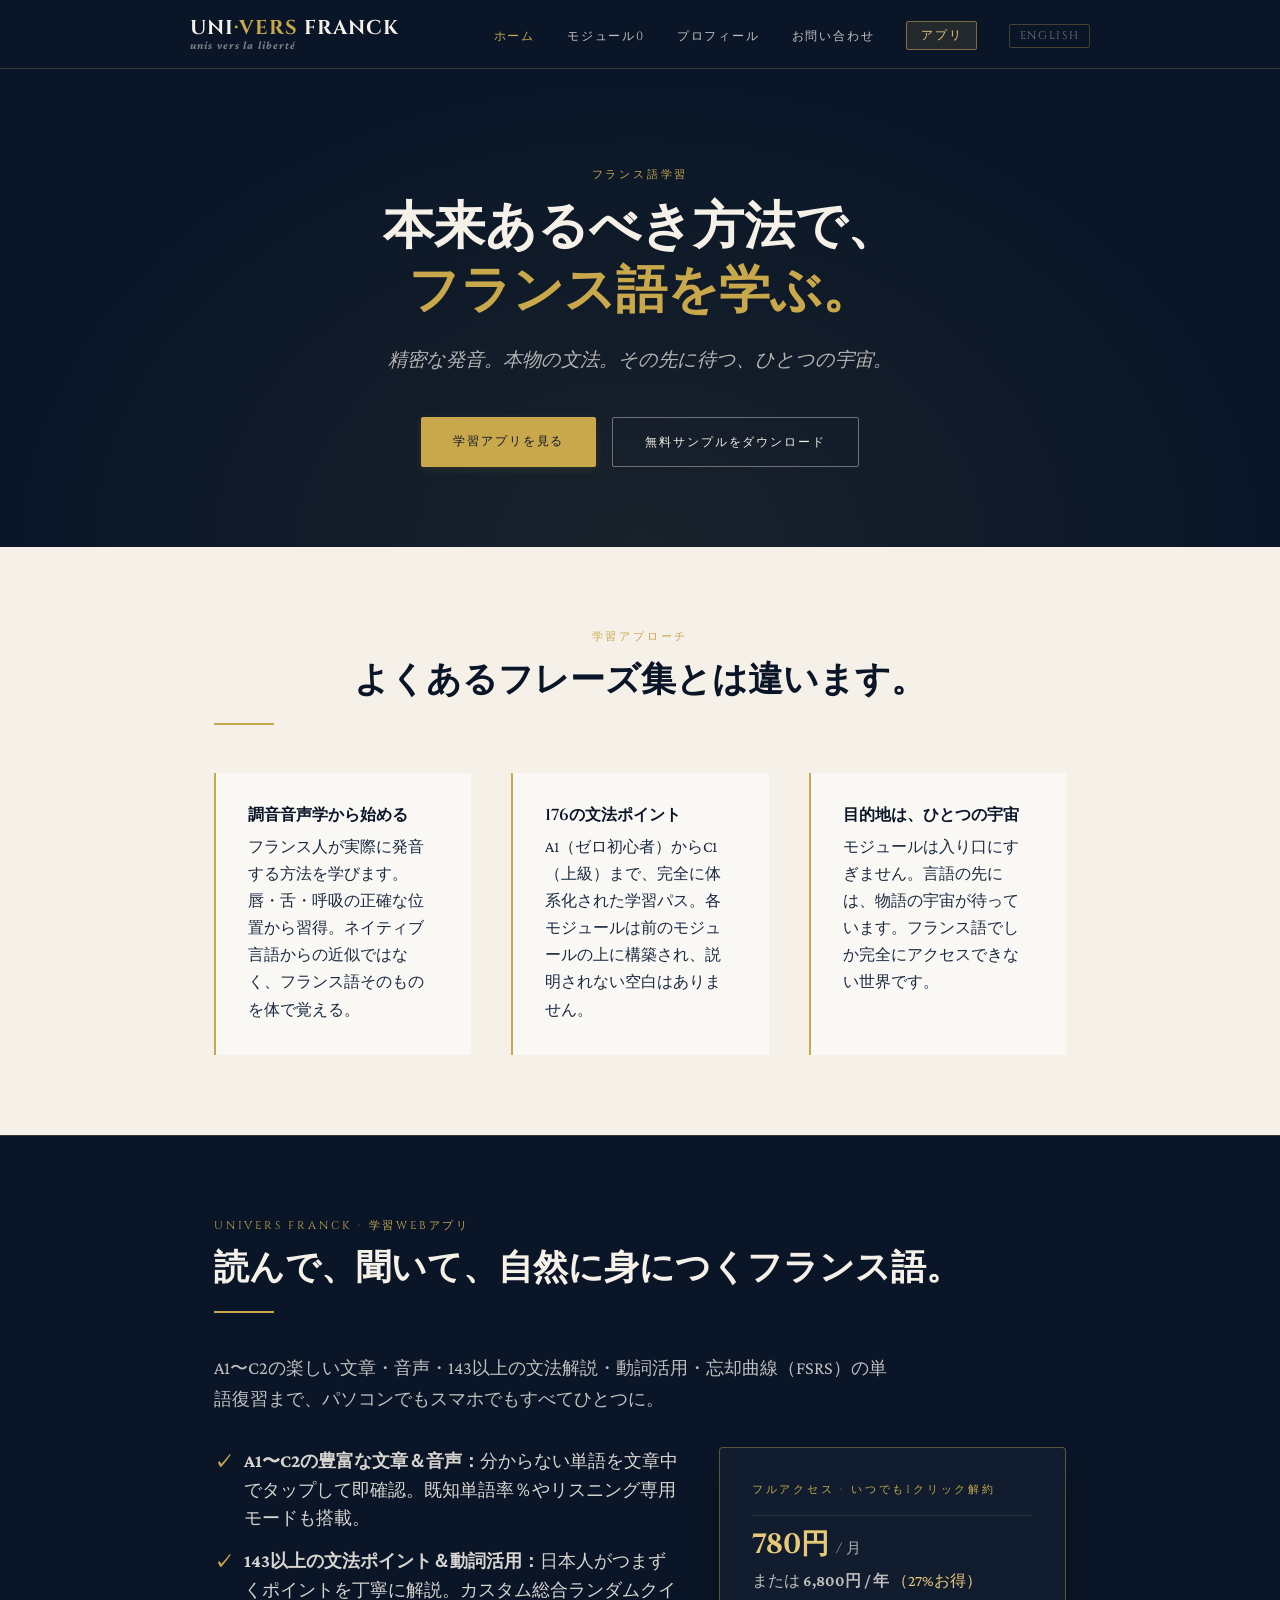
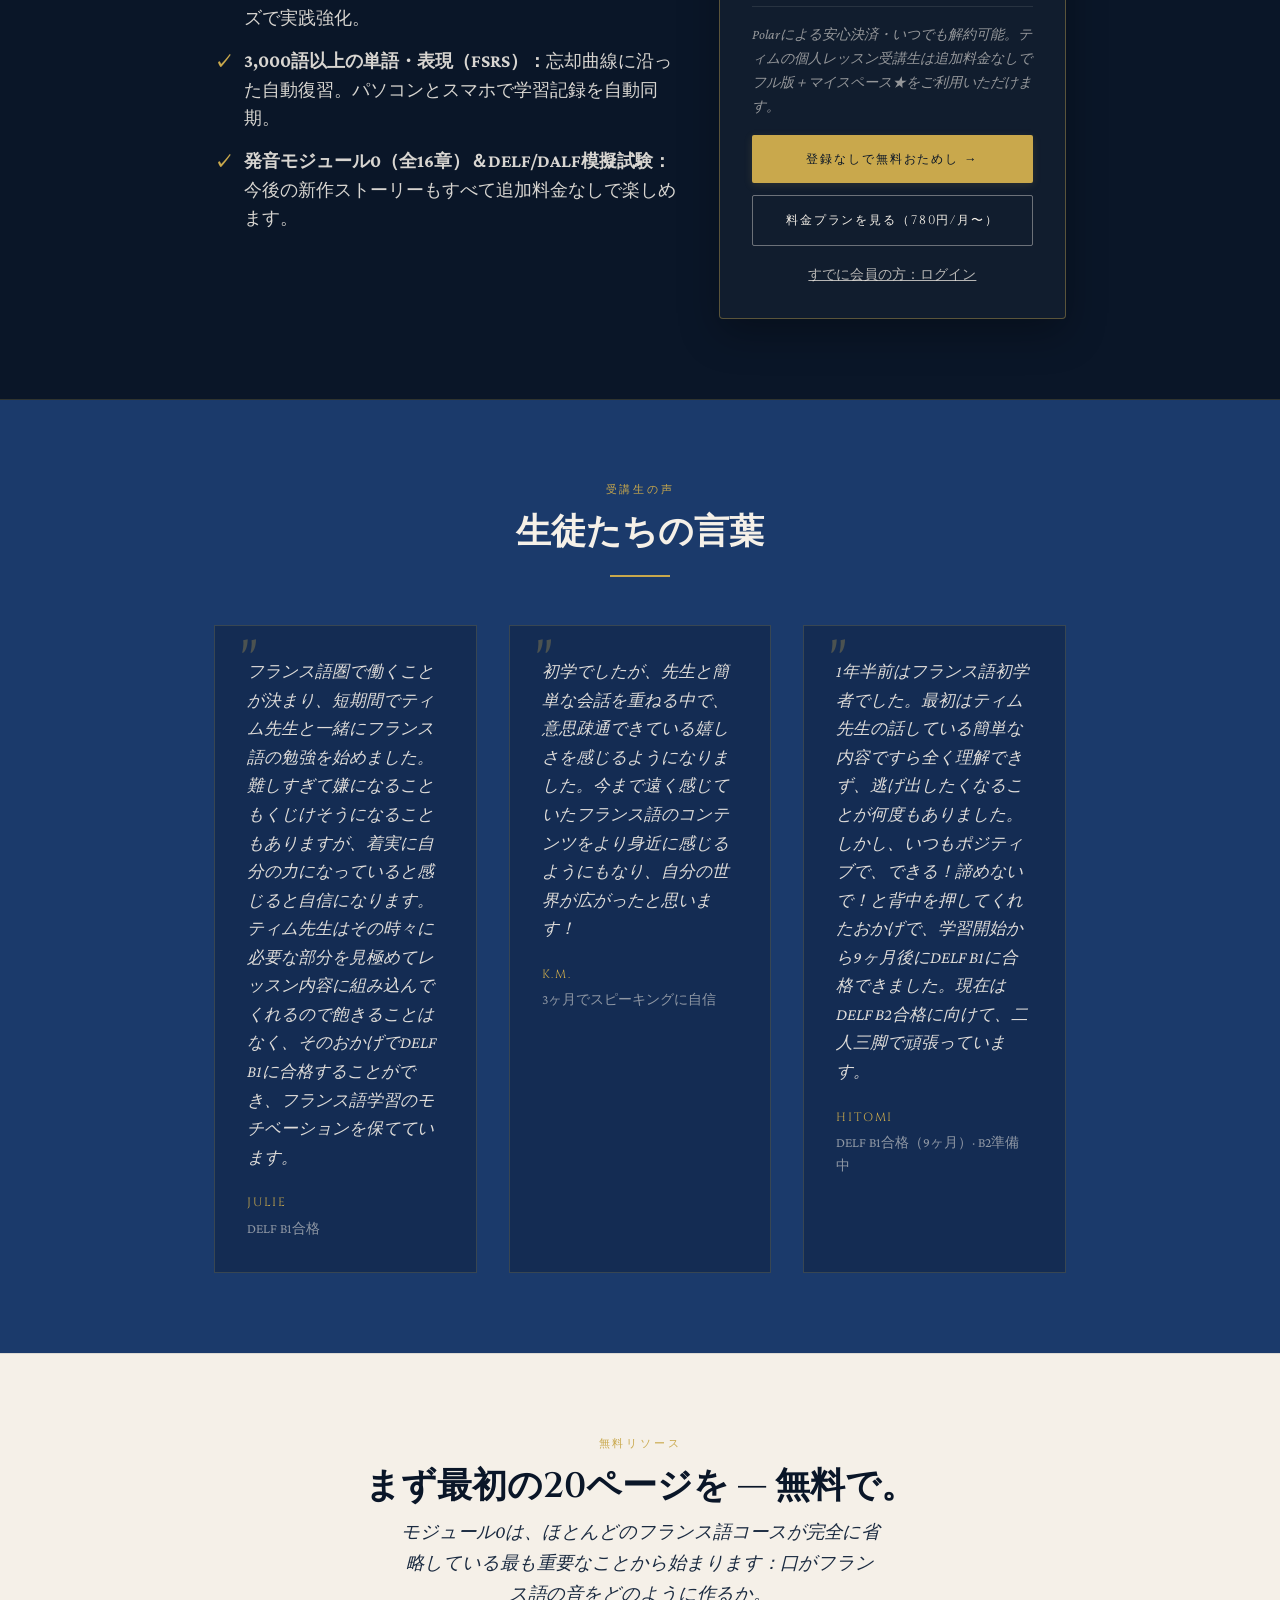
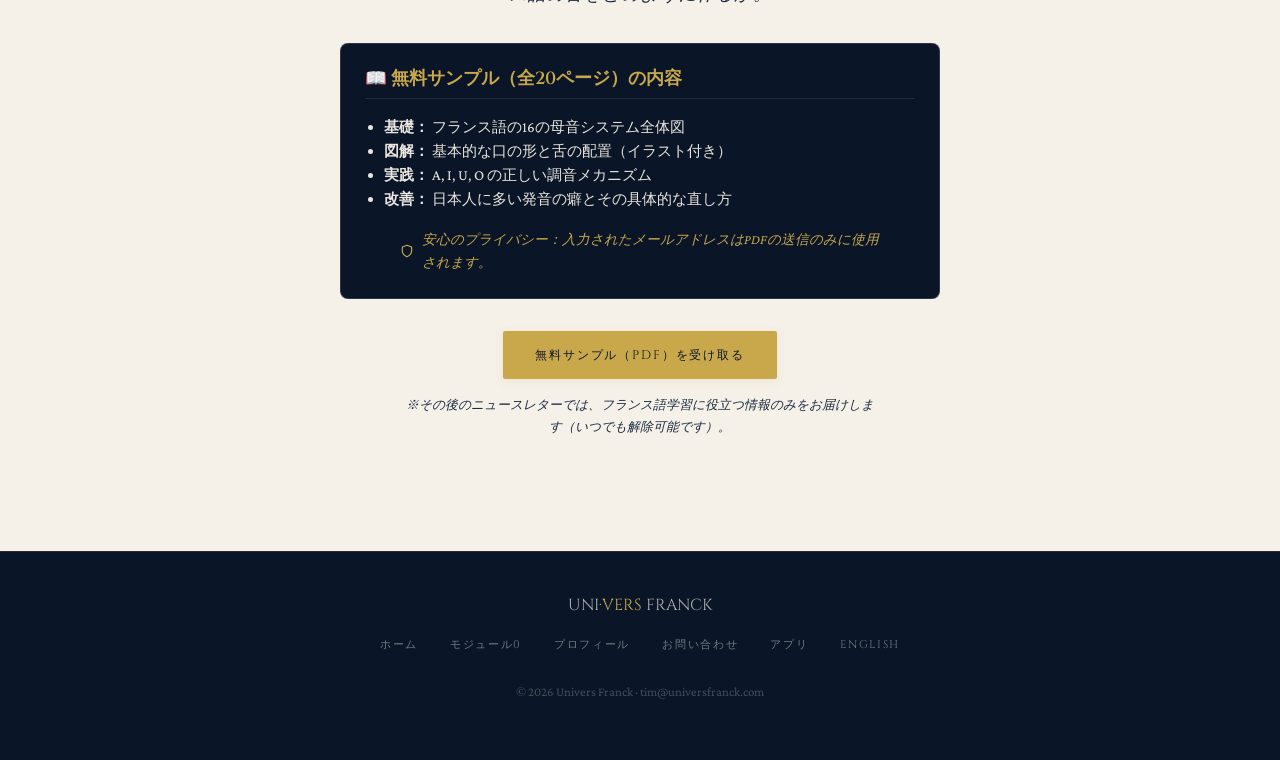
==== jp/index.html @ 74c16221 "Ajout du lien essai libre sans compte (/decouverte.html) sur universfranck.com" ====
<!DOCTYPE html>
<html lang="ja">
<head>
  <meta charset="UTF-8" />
  <meta name="viewport" content="width=device-width, initial-scale=1.0" />
  <title>Univers Franck — フランス語を学ぶ。宇宙を読む。</title>
  <meta name="description" content="本格的なフランス語学習モジュール。A1からC1まで — 日本在住のフランス語教師ティム・フランクが6,000時間以上の指導経験をもとに構築。" />
  
  <!-- Open Graph / Social Sharing -->
  <meta property="og:type" content="website">
  <meta property="og:url" content="https://universfranck.com/jp/">
  <meta property="og:title" content="Univers Franck — フランス語を学ぶ。宇宙を読む。">
  <meta property="og:description" content="本気で学ぶ人のためのプレミアム・フランス語モジュール。講師：ティム・フランク">
  <meta property="og:image" content="https://universfranck.com/assets/og-image.jpg">

  <link rel="icon" type="image/png" href="../assets/favicon.png" />
  <link rel="stylesheet" href="../css/style.css" />
    <!-- Google tag (gtag.js) -->
    <script async src="https://www.googletagmanager.com/gtag/js?id=G-PJ26LV091V"></script>
    <script>
      window.dataLayer = window.dataLayer || [];
      function gtag(){dataLayer.push(arguments);}
      gtag('js', new Date());

      gtag('config', 'G-PJ26LV091V');
    </script>
</head>
<body>

  <!-- ═══════════════════════════════ HEADER ═══════════════════════════════ -->
  <header>
    <div class="nav-inner">
      <a href="index.html" class="logo">
        <div><span class="logo-uni">UNI</span><span class="logo-vers">·VERS</span> <span class="logo-franck">FRANCK</span></div>
        <div class="logo-tagline">unis vers la liberté</div>
      </a>
      <button class="nav-toggle" id="navToggle" aria-label="メニュー">
        <span></span><span></span><span></span>
      </button>
      <nav>
        <ul id="navMenu">
          <li><a href="index.html" class="active">ホーム</a></li>
          <li><a href="module0.html">モジュール0</a></li>
          <li><a href="about.html">プロフィール</a></li>
          <li><a href="contact.html">お問い合わせ</a></li>
          <li><a href="https://univers-franck.web.app/?lang=ja" class="nav-app-btn" target="_blank" rel="noopener">アプリ</a></li>
          <li><a href="../index.html" class="lang-switch">English</a></li>
        </ul>
      </nav>
    </div>
  </header>

  <!-- ═══════════════════════════════ HERO ═════════════════════════════════ -->
  <section class="hero">
    <div class="container">
      <span class="section-label">フランス語学習</span>
      <h1>本来あるべき方法で、<br><em>フランス語を学ぶ。</em></h1>
      <p class="hero-sub">精密な発音。本物の文法。その先に待つ、ひとつの宇宙。</p>
      <div class="hero-cta-group">
        <a href="#app-showcase" class="btn btn-primary">学習アプリを見る</a>
        <a href="https://8b564f80.sibforms.com/serve/[base64]" class="btn btn-secondary" target="_blank" rel="noopener">無料サンプルをダウンロード</a>
      </div>
    </div>
  </section>

  <!-- ═══════════════════════════════ PITCH ════════════════════════════════ -->
  <section class="pitch">
    <div class="container">
      <span class="section-label">学習アプローチ</span>
      <h2>よくあるフレーズ集とは違います。</h2>
      <div class="section-divider"></div>
      <div class="pitch-grid">
        <div class="pitch-card">
          <h3>調音音声学から始める</h3>
          <p>フランス人が実際に発音する方法を学びます。唇・舌・呼吸の正確な位置から習得。ネイティブ言語からの近似ではなく、フランス語そのものを体で覚える。</p>
        </div>
        <div class="pitch-card">
          <h3>176の文法ポイント</h3>
          <p>A1（ゼロ初心者）からC1（上級）まで、完全に体系化された学習パス。各モジュールは前のモジュールの上に構築され、説明されない空白はありません。</p>
        </div>
        <div class="pitch-card">
          <h3>目的地は、ひとつの宇宙</h3>
          <p>モジュールは入り口にすぎません。言語の先には、物語の宇宙が待っています。フランス語でしか完全にアクセスできない世界です。</p>
        </div>
      </div>
    </div>
  </section>

  <!-- ═══════════════════════════════ WEB APP SHOWCASE ═════════════════════ -->
  <section class="app-showcase" id="app-showcase">
    <div class="container">
      <span class="section-label">Univers Franck · 学習Webアプリ</span>
      <h2>読んで、聞いて、自然に身につくフランス語。</h2>
      <div class="section-divider"></div>
      <p class="app-showcase-lead">A1〜C2の楽しい文章・音声・143以上の文法解説・動詞活用・忘却曲線（FSRS）の単語復習まで、パソコンでもスマホでもすべてひとつに。</p>

      <div class="app-showcase-grid">
        <ul class="app-feature-list">
          <li><span class="app-feature-check">✓</span><span><strong>A1〜C2の豊富な文章＆音声：</strong>分からない単語を文章中でタップして即確認。既知単語率％やリスニング専用モードも搭載。</span></li>
          <li><span class="app-feature-check">✓</span><span><strong>143以上の文法ポイント＆動詞活用：</strong>日本人がつまずくポイントを丁寧に解説。カスタム総合ランダムクイズで実践強化。</span></li>
          <li><span class="app-feature-check">✓</span><span><strong>3,000語以上の単語・表現（FSRS）：</strong>忘却曲線に沿った自動復習。パソコンとスマホで学習記録を自動同期。</span></li>
          <li><span class="app-feature-check">✓</span><span><strong>発音モジュール0（全16章）＆DELF/DALF模擬試験：</strong>今後の新作ストーリーもすべて追加料金なしで楽しめます。</span></li>
        </ul>

        <div class="app-showcase-card">
          <span class="section-label" style="margin-bottom: 0;">フルアクセス · いつでも1クリック解約</span>
          <div class="app-price-row">
            <div class="app-price-main">780円 <span style="font-size: 0.95rem; font-weight: 400; color: rgba(245,240,232,0.7);">/ 月</span></div>
            <div class="app-price-alt">または <strong>6,800円 / 年</strong> <span style="color: var(--gold-light);">（27%お得）</span></div>
          </div>
          <p class="app-price-note">Polarによる安心決済・いつでも解約可能。ティムの個人レッスン受講生は追加料金なしでフル版＋マイスペース★をご利用いただけます。</p>
          <div class="app-showcase-actions">
            <a href="https://univers-franck.web.app/decouverte.html" class="btn btn-primary" target="_blank" rel="noopener">登録なしで無料おためし →</a>
            <a href="https://univers-franck.web.app/?lang=ja#offre" class="btn btn-secondary" target="_blank" rel="noopener">料金プランを見る（780円/月〜）</a>
            <a href="https://univers-franck.web.app/?lang=ja" style="text-align: center; font-size: 0.9rem; color: rgba(245,240,232,0.72); text-decoration: underline; margin-top: 0.25rem;" target="_blank" rel="noopener">すでに会員の方：ログイン</a>
          </div>
        </div>
      </div>
    </div>
  </section>

  <!-- ═══════════════════════════════ TESTIMONIALS ══════════════════════════ -->
  <section class="testimonials">
    <div class="container">
      <span class="section-label" style="text-align:center; display:block;">受講生の声</span>
      <h2>生徒たちの言葉</h2>
      <div class="section-divider"></div>
      <div class="testimonials-grid">

        <div class="testimonial-card">
          <p class="testimonial-text">フランス語圏で働くことが決まり、短期間でティム先生と一緒にフランス語の勉強を始めました。難しすぎて嫌になることもくじけそうになることもありますが、着実に自分の力になっていると感じると自信になります。ティム先生はその時々に必要な部分を見極めてレッスン内容に組み込んでくれるので飽きることはなく、そのおかげでDELF B1に合格することができ、フランス語学習のモチベーションを保てています。</p>
          <div class="testimonial-author">Julie</div>
          <div class="testimonial-result">DELF B1合格</div>
        </div>

        <div class="testimonial-card">
          <p class="testimonial-text">初学でしたが、先生と簡単な会話を重ねる中で、意思疎通できている嬉しさを感じるようになりました。今まで遠く感じていたフランス語のコンテンツをより身近に感じるようにもなり、自分の世界が広がったと思います！</p>
          <div class="testimonial-author">K.M.</div>
          <div class="testimonial-result">3ヶ月でスピーキングに自信</div>
        </div>

        <div class="testimonial-card">
          <p class="testimonial-text">1年半前はフランス語初学者でした。最初はティム先生の話している簡単な内容ですら全く理解できず、逃げ出したくなることが何度もありました。しかし、いつもポジティブで、できる！諦めないで！と背中を押してくれたおかげで、学習開始から9ヶ月後にDELF B1に合格できました。現在はDELF B2合格に向けて、二人三脚で頑張っています。</p>
          <div class="testimonial-author">Hitomi</div>
          <div class="testimonial-result">DELF B1合格（9ヶ月）· B2準備中</div>
        </div>

      </div>
    </div>
  </section>

  <!-- ═══════════════════════════════ EMAIL CAPTURE ═════════════════════════ -->
  <section class="email-capture">
    <div class="container">
      <span class="section-label">無料リソース</span>
      <h2>まず最初の20ページを — 無料で。</h2>
      <p>モジュール0は、ほとんどのフランス語コースが完全に省略している最も重要なことから始まります：口がフランス語の音をどのように作るか。</p>

      <div class="free-sample-preview">
        <h3>📖 無料サンプル（全20ページ）の内容</h3>
        <ul>
          <li><strong>基礎：</strong> フランス語の16の母音システム全体図</li>
          <li><strong>図解：</strong> 基本的な口の形と舌の配置（イラスト付き）</li>
          <li><strong>実践：</strong> A, I, U, O の正しい調音メカニズム</li>
          <li><strong>改善：</strong> 日本人に多い発音の癖とその具体的な直し方</li>
        </ul>
        <p class="privacy-note">
          <svg width="16" height="16" viewBox="0 0 24 24" fill="none" stroke="currentColor" stroke-width="2" stroke-linecap="round" stroke-linejoin="round"><path d="M12 22s8-4 8-10V5l-8-3-8 3v7c0 6 8 10 8 10z"></path></svg>
          安心のプライバシー：入力されたメールアドレスはPDFの送信のみに使用されます。
        </p>
      </div>

      <div class="brevo-form-wrapper">
        <!-- PLACEHOLDER — Brevo JP form (同じフォームコードを使用) -->
        <div style="max-width: 480px; margin: 0 auto; text-align: center;">
          <a href="https://8b564f80.sibforms.com/serve/[base64]" class="btn btn-primary" target="_blank" rel="noopener">無料サンプル（PDF）を受け取る</a>
        </div>
      </div>

      <p class="email-fine-print" style="margin-top: 1rem;">※その後のニュースレターでは、フランス語学習に役立つ情報のみをお届けします（いつでも解除可能です）。</p>
    </div>
  </section>

  <!-- ═══════════════════════════════ FOOTER ═══════════════════════════════ -->
  <footer>
    <div class="container">
      <div class="footer-logo">
        <span style="color:rgba(245,240,232,0.7)">UNI</span><span style="color:var(--gold)">·VERS</span> <span style="color:rgba(245,240,232,0.7)">FRANCK</span>
      </div>
      <ul class="footer-links">
        <li><a href="index.html">ホーム</a></li>
        <li><a href="module0.html">モジュール0</a></li>
        <li><a href="about.html">プロフィール</a></li>
        <li><a href="contact.html">お問い合わせ</a></li>
        <li><a href="https://univers-franck.web.app/?lang=ja" target="_blank" rel="noopener">アプリ</a></li>
        <li><a href="../index.html">English</a></li>
      </ul>
      <p class="footer-copy">© 2026 Univers Franck · tim@universfranck.com</p>
    </div>
  </footer>

  <script src="https://app.lemonsqueezy.com/js/lemon.js" defer></script>
  <script src="../js/main.js"></script>
</body>
</html>
---- css/style.css ----
/* ============================================================
   UNIVERS FRANCK — style.css
   Charte graphique non négociable
   ============================================================ */

@import url('https://fonts.googleapis.com/css2?family=Cinzel:wght@400;600;700&family=Crimson+Pro:ital,wght@0,300;0,400;0,600;1,300;1,400&display=swap');

/* ── Variables ─────────────────────────────────────────────── */
:root {
  --parchment:   #F5F0E8;
  --navy:        #0A1628;
  --gold:        #C9A84C;
  --france-blue: #1B3A6B;
  --gold-light:  #E8C97A;
  --navy-soft:   #1a2a40;

  --font-title: 'Cinzel', Georgia, serif;
  --font-body:  'Crimson Pro', Georgia, serif;

  --max-width: 900px;
  --section-pad: 5rem 1.5rem;
}

/* ── Reset ──────────────────────────────────────────────────── */
*, *::before, *::after { box-sizing: border-box; margin: 0; padding: 0; }

html { scroll-behavior: smooth; }

body {
  background-color: var(--parchment);
  color: var(--navy);
  font-family: var(--font-body);
  font-size: 1.15rem;
  line-height: 1.7;
}

img { max-width: 100%; display: block; }
a { color: var(--france-blue); text-decoration: none; }
a:hover { color: var(--gold); }

/* ── Typography ─────────────────────────────────────────────── */
h1, h2, h3, h4 {
  font-family: var(--font-title);
  font-weight: 600;
  line-height: 1.25;
  color: var(--navy);
}

h1 { font-size: clamp(2rem, 5vw, 3.2rem); }
h2 { font-size: clamp(1.5rem, 3.5vw, 2.2rem); margin-bottom: 1rem; }
h3 { font-size: clamp(1.1rem, 2.5vw, 1.5rem); margin-bottom: 0.5rem; }

p { margin-bottom: 1rem; }

.gold { color: var(--gold); }
.section-label {
  font-family: var(--font-title);
  font-size: 0.7rem;
  letter-spacing: 0.25em;
  text-transform: uppercase;
  color: var(--gold);
  display: block;
  margin-bottom: 0.75rem;
}

/* ── Layout ─────────────────────────────────────────────────── */
.container {
  max-width: var(--max-width);
  margin: 0 auto;
  padding: 0 1.5rem;
}

section { padding: var(--section-pad); }

.section-divider {
  width: 60px;
  height: 2px;
  background: var(--gold);
  margin: 1.25rem 0 2.5rem;
}

/* ── HEADER / NAV ───────────────────────────────────────────── */
header {
  background: var(--navy);
  padding: 1.1rem 1.5rem;
  position: sticky;
  top: 0;
  z-index: 100;
  border-bottom: 1px solid rgba(201,168,76,0.25);
}

.nav-inner {
  max-width: var(--max-width);
  margin: 0 auto;
  display: flex;
  align-items: center;
  justify-content: space-between;
}

/* Logo */
.logo {
  font-family: var(--font-title);
  font-size: 1.25rem;
  font-weight: 700;
  letter-spacing: 0.05em;
  line-height: 1;
  text-decoration: none;
}
.logo-uni   { color: var(--parchment); }
.logo-vers  { color: var(--gold); }
.logo-franck{ color: var(--parchment); }

.logo-tagline {
  font-family: var(--font-body);
  font-style: italic;
  font-size: 0.7rem;
  color: rgba(245,240,232,0.5);
  letter-spacing: 0.1em;
  margin-top: 2px;
}

/* Nav links */
nav ul {
  list-style: none;
  display: flex;
  gap: 2rem;
  align-items: center;
}

nav a {
  font-family: var(--font-title);
  font-size: 0.75rem;
  letter-spacing: 0.15em;
  text-transform: uppercase;
  color: rgba(245,240,232,0.8);
  transition: color 0.2s;
}
nav a:hover, nav a.active { color: var(--gold); }

.lang-switch {
  font-family: var(--font-title);
  font-size: 0.7rem;
  letter-spacing: 0.15em;
  color: rgba(245,240,232,0.45);
  border: 1px solid rgba(201,168,76,0.3);
  padding: 0.2rem 0.6rem;
  border-radius: 2px;
  transition: all 0.2s;
}
.lang-switch:hover {
  color: var(--gold);
  border-color: var(--gold);
}

.nav-app-btn {
  color: var(--gold-light) !important;
  border: 1px solid rgba(201,168,76,0.55);
  background: rgba(201,168,76,0.12);
  padding: 0.32rem 0.85rem;
  border-radius: 2px;
  transition: all 0.2s;
}
.nav-app-btn:hover {
  background: var(--gold);
  color: var(--navy) !important;
  border-color: var(--gold);
}

/* Hamburger (mobile) */
.nav-toggle {
  display: none;
  flex-direction: column;
  gap: 5px;
  cursor: pointer;
  background: none;
  border: none;
  padding: 4px;
}
.nav-toggle span {
  display: block;
  width: 24px;
  height: 2px;
  background: var(--parchment);
  transition: all 0.3s;
}

/* ── HERO ────────────────────────────────────────────────────── */
.hero {
  background: var(--navy);
  padding: 6rem 1.5rem 5rem;
  text-align: center;
  position: relative;
  overflow: hidden;
}

.hero::before {
  content: '';
  position: absolute;
  inset: 0;
  background: radial-gradient(ellipse at 50% 100%, rgba(201,168,76,0.08) 0%, transparent 70%);
  pointer-events: none;
}

.hero h1 {
  color: var(--parchment);
  max-width: 700px;
  margin: 0 auto 1.25rem;
}

.hero h1 em {
  font-style: normal;
  color: var(--gold);
}

.hero-sub {
  color: rgba(245,240,232,0.72);
  font-size: 1.2rem;
  max-width: 560px;
  margin: 0 auto 2.5rem;
  font-style: italic;
}

.hero-cta-group {
  display: flex;
  gap: 1rem;
  justify-content: center;
  flex-wrap: wrap;
}

/* ── BUTTONS ─────────────────────────────────────────────────── */
.btn {
  display: inline-block;
  font-family: var(--font-title);
  font-size: 0.78rem;
  letter-spacing: 0.15em;
  text-transform: uppercase;
  padding: 0.85rem 2rem;
  border-radius: 2px;
  transition: all 0.2s;
  cursor: pointer;
  border: none;
  text-decoration: none;
}

.btn-primary {
  background: var(--gold);
  color: var(--navy);
  box-shadow: 0 2px 8px rgba(201,168,76,0.15);
}
.btn-primary:hover {
  background: var(--gold-light);
  color: var(--navy);
  transform: translateY(-2px);
  box-shadow: 0 8px 20px rgba(201,168,76,0.35);
}

.btn-secondary {
  background: transparent;
  color: var(--parchment);
  border: 1px solid rgba(245,240,232,0.4);
}
.btn-secondary:hover {
  border-color: var(--gold);
  color: var(--gold);
  transform: translateY(-2px);
}

.btn-outline {
  background: transparent;
  color: var(--navy);
  border: 1px solid var(--navy);
}
.btn-outline:hover {
  background: var(--navy);
  color: var(--parchment);
}

/* ── PITCH SECTION ───────────────────────────────────────────── */
.pitch {
  background: var(--parchment);
  text-align: center;
}

.pitch-grid {
  display: grid;
  grid-template-columns: repeat(auto-fit, minmax(220px, 1fr));
  gap: 2.5rem;
  margin-top: 3rem;
}

.pitch-card {
  text-align: left;
  padding: 2rem;
  border-left: 2px solid var(--gold);
  background: rgba(255,255,255,0.5);
}

.pitch-card h3 {
  font-size: 1rem;
  margin-bottom: 0.5rem;
}

.pitch-card p {
  font-size: 1rem;
  color: var(--navy-soft);
  margin: 0;
}

/* ── TESTIMONIALS ────────────────────────────────────────────── */
.testimonials {
  background: var(--france-blue);
  color: var(--parchment);
}

.testimonials h2 {
  color: var(--parchment);
  text-align: center;
}

.testimonials .section-divider {
  margin-left: auto;
  margin-right: auto;
}

.testimonials-grid {
  display: grid;
  grid-template-columns: repeat(auto-fit, minmax(260px, 1fr));
  gap: 2rem;
  margin-top: 3rem;
}

.testimonial-card {
  background: rgba(10,22,40,0.35);
  border: 1px solid rgba(201,168,76,0.2);
  padding: 2rem;
  position: relative;
}

.testimonial-card::before {
  content: '"';
  font-family: var(--font-title);
  font-size: 4rem;
  color: var(--gold);
  opacity: 0.3;
  position: absolute;
  top: 0.5rem;
  left: 1.5rem;
  line-height: 1;
}

.testimonial-text {
  font-style: italic;
  font-size: 1.05rem;
  line-height: 1.7;
  margin-bottom: 1.25rem;
  color: rgba(245,240,232,0.9);
}

.testimonial-author {
  font-family: var(--font-title);
  font-size: 0.75rem;
  letter-spacing: 0.15em;
  text-transform: uppercase;
  color: var(--gold);
}

.testimonial-result {
  font-size: 0.85rem;
  color: rgba(245,240,232,0.55);
  margin-top: 0.25rem;
}

/* ── EMAIL CAPTURE ───────────────────────────────────────────── */
.email-capture {
  background: var(--parchment);
  text-align: center;
  border-top: 1px solid rgba(10,22,40,0.1);
}

.email-capture h2 { margin-bottom: 0.5rem; }

.email-capture p {
  color: var(--navy-soft);
  max-width: 480px;
  margin: 0 auto 2rem;
  font-style: italic;
}

.brevo-form-wrapper {
  max-width: 480px;
  margin: 0 auto;
}

/* Brevo override styles */
.brevo-form-wrapper input[type="email"] {
  width: 100%;
  padding: 0.85rem 1.25rem;
  border: 1px solid rgba(10,22,40,0.25);
  background: white;
  font-family: var(--font-body);
  font-size: 1rem;
  color: var(--navy);
  margin-bottom: 0.75rem;
  border-radius: 2px;
}

.brevo-form-wrapper input[type="submit"] {
  width: 100%;
  padding: 0.85rem 2rem;
  background: var(--gold);
  color: var(--navy);
  font-family: var(--font-title);
  font-size: 0.78rem;
  letter-spacing: 0.15em;
  text-transform: uppercase;
  border: none;
  cursor: pointer;
  border-radius: 2px;
  transition: all 0.2s;
}

.brevo-form-wrapper input[type="submit"]:hover {
  background: var(--gold-light);
  transform: translateY(-1px);
}

.email-fine-print {
  font-size: 0.8rem;
  color: rgba(10,22,40,0.4);
  margin-top: 1rem;
  font-style: italic;
}

/* ── MODULE 0 PAGE ───────────────────────────────────────────── */
.module-hero {
  background: var(--navy);
  padding: 5rem 1.5rem 4rem;
  text-align: center;
}

.module-hero h1 { color: var(--parchment); }
.module-hero h1 em { font-style: normal; color: var(--gold); }
.module-hero p {
  color: rgba(245,240,232,0.72);
  max-width: 560px;
  margin: 1rem auto 0;
  font-style: italic;
}

.module-content { background: var(--parchment); }

.module-grid {
  display: grid;
  grid-template-columns: 1fr 1fr;
  gap: 4rem;
  align-items: start;
  margin-top: 3rem;
}

.module-includes h3 {
  margin-bottom: 1.25rem;
  font-size: 0.8rem;
  letter-spacing: 0.2em;
  text-transform: uppercase;
  color: var(--gold);
  font-family: var(--font-title);
}

.module-includes ul {
  list-style: none;
}

.module-includes li {
  padding: 0.6rem 0;
  border-bottom: 1px solid rgba(10,22,40,0.1);
  display: flex;
  align-items: flex-start;
  gap: 0.75rem;
  font-size: 1.05rem;
}

.module-includes li::before {
  content: '—';
  color: var(--gold);
  flex-shrink: 0;
  margin-top: 0.1em;
}

.module-cta-box {
  background: var(--navy);
  color: var(--parchment);
  padding: 2.5rem;
  text-align: center;
  position: sticky;
  top: 100px;
}

.module-cta-box .price {
  font-family: var(--font-title);
  font-size: 2.5rem;
  color: var(--gold);
  display: block;
  margin: 1rem 0;
}

.module-cta-box p {
  font-size: 0.95rem;
  color: rgba(245,240,232,0.65);
  font-style: italic;
}

.module-cta-box .btn {
  width: 100%;
  margin: 1rem 0 0.5rem;
  display: block;
  text-align: center;
}

.free-sample {
  background: rgba(201,168,76,0.08);
  border: 1px solid rgba(201,168,76,0.25);
  padding: 1.5rem;
  margin-top: 1rem;
  text-align: center;
}

.free-sample p {
  font-size: 0.9rem;
  margin-bottom: 0.75rem;
  color: rgba(245,240,232,0.65);
}

/* ── FREE SAMPLE PREVIEW ─────────────────────────────────────── */
.free-sample-preview {
  text-align: left;
  border: 1px solid rgba(245, 240, 232, 0.15);
}

/* Landing page layout (inside .email-capture on parchment bg) */
.email-capture .free-sample-preview {
  background: var(--navy);
  padding: 1.5rem;
  border-radius: 8px;
  margin: 2rem auto;
  max-width: 600px;
}

.email-capture .free-sample-preview h3 {
  color: var(--gold);
  font-size: 1.1rem;
  margin-top: 0;
  margin-bottom: 1rem;
  border-bottom: 1px solid rgba(245, 240, 232, 0.1);
  padding-bottom: 0.5rem;
}

.email-capture .free-sample-preview ul {
  padding-left: 1.2rem;
  margin-bottom: 1rem;
  color: rgba(245, 240, 232, 0.95); /* Extremely high contrast on navy */
  font-size: 0.95rem;
  line-height: 1.6;
}

/* Module page layout (inside .module-cta-box on navy bg) */
.module-cta-box .free-sample-preview {
  background: rgba(255, 255, 255, 0.03);
  padding: 1.25rem;
  border-radius: 6px;
  margin: 1.5rem 0;
  font-size: 0.85rem;
  border-color: rgba(245, 240, 232, 0.1);
}

.module-cta-box .free-sample-preview strong {
  color: var(--gold);
  display: block;
  margin-bottom: 0.75rem;
  font-size: 0.95rem;
}

.module-cta-box .free-sample-preview ul {
  padding-left: 1.2rem;
  margin-bottom: 1rem;
  color: rgba(245, 240, 232, 0.95); /* Changed from dark --navy-soft to light cream */
  line-height: 1.5;
}

/* Privacy note styling */
.free-sample-preview .privacy-note {
  font-size: 0.85rem;
  color: var(--gold);
  margin-bottom: 0;
  display: flex;
  align-items: center;
  gap: 0.5rem;
}

.module-cta-box .free-sample-preview .privacy-note {
  font-size: 0.75rem;
  align-items: flex-start;
  gap: 0.4rem;
  line-height: 1.4;
}

/* ── ABOUT PAGE ──────────────────────────────────────────────── */
.about-content {
  background: var(--parchment);
}

.about-grid {
  display: grid;
  grid-template-columns: 1fr 2fr;
  gap: 4rem;
  align-items: start;
  margin-top: 3rem;
}

.about-aside {
  position: sticky;
  top: 100px;
}

.about-name {
  font-family: var(--font-title);
  font-size: 1.5rem;
  color: var(--navy);
  margin-bottom: 0.25rem;
}

.about-role {
  font-style: italic;
  color: var(--gold);
  font-size: 1rem;
  margin-bottom: 1.5rem;
}

.about-stat {
  border-top: 1px solid rgba(10,22,40,0.1);
  padding: 0.75rem 0;
  display: flex;
  justify-content: space-between;
  align-items: baseline;
}

.about-stat-label {
  font-size: 0.8rem;
  letter-spacing: 0.1em;
  text-transform: uppercase;
  color: rgba(10,22,40,0.5);
  font-family: var(--font-title);
}

.about-stat-value {
  font-family: var(--font-title);
  font-size: 1.1rem;
  color: var(--navy);
}

.about-body h3 {
  margin-top: 2rem;
  margin-bottom: 0.75rem;
  color: var(--france-blue);
}

.about-body h3:first-child { margin-top: 0; }

.vision-quote {
  border-left: 3px solid var(--gold);
  padding: 1rem 1.5rem;
  margin: 2rem 0;
  font-style: italic;
  font-size: 1.2rem;
  color: var(--france-blue);
}

/* ── CONTACT PAGE ────────────────────────────────────────────── */
.contact-content {
  background: var(--parchment);
  text-align: center;
}

.contact-card {
  max-width: 480px;
  margin: 3rem auto 0;
  background: var(--navy);
  color: var(--parchment);
  padding: 3rem 2.5rem;
  text-align: center;
}

.contact-card h3 {
  color: var(--gold);
  margin-bottom: 0.5rem;
}

.contact-card a {
  color: var(--parchment);
  font-size: 1.1rem;
  border-bottom: 1px solid rgba(201,168,76,0.4);
  padding-bottom: 2px;
  transition: color 0.2s, border-color 0.2s;
}

.contact-card a:hover {
  color: var(--gold);
  border-color: var(--gold);
}

.contact-note {
  margin-top: 1.5rem;
  font-size: 0.9rem;
  color: rgba(245,240,232,0.5);
  font-style: italic;
}

/* ── PAGE HERO (inner pages) ─────────────────────────────────── */
.page-hero {
  background: var(--navy);
  padding: 4rem 1.5rem 3rem;
  text-align: center;
}

.page-hero h1 { color: var(--parchment); }
.page-hero p {
  color: rgba(245,240,232,0.6);
  font-style: italic;
  margin-top: 0.75rem;
}

/* ── FOOTER ──────────────────────────────────────────────────── */
footer {
  background: var(--navy);
  color: rgba(245,240,232,0.45);
  padding: 2.5rem 1.5rem;
  text-align: center;
  border-top: 1px solid rgba(201,168,76,0.15);
}

.footer-logo {
  font-family: var(--font-title);
  font-size: 1rem;
  margin-bottom: 0.5rem;
}

.footer-links {
  list-style: none;
  display: flex;
  gap: 2rem;
  justify-content: center;
  margin-bottom: 1.5rem;
  flex-wrap: wrap;
}

.footer-links a {
  font-family: var(--font-title);
  font-size: 0.7rem;
  letter-spacing: 0.15em;
  text-transform: uppercase;
  color: rgba(245,240,232,0.45);
  transition: color 0.2s;
}

.footer-links a:hover { color: var(--gold); }

.footer-copy {
  font-size: 0.8rem;
  color: rgba(245,240,232,0.25);
}

/* ── RESPONSIVE ──────────────────────────────────────────────── */
@media (max-width: 768px) {
  :root { --section-pad: 3.5rem 1.25rem; }

  nav ul { display: none; }
  nav ul.open { display: flex; flex-direction: column; gap: 1.25rem; }

  .nav-toggle { display: flex; }

  .nav-inner { flex-wrap: wrap; }

  .module-grid,
  .about-grid { grid-template-columns: 1fr; gap: 2rem; }

  .module-cta-box { position: static; }
  .about-aside { position: static; }

  .hero { padding: 4rem 1.25rem 3.5rem; }
}

/* ── ANIMATIONS (WOW Effect) ─────────────────────────────────── */
@keyframes fadeInUp {
  from {
    opacity: 0;
    transform: translateY(20px);
  }
  to {
    opacity: 1;
    transform: translateY(0);
  }
}

.hero h1, .hero p, .hero-cta-group, .pitch-card, .testimonial-card, .module-hero h1, .module-hero p {
  opacity: 0; /* Starting state for animation */
  animation: fadeInUp 0.8s cubic-bezier(0.2, 0.8, 0.2, 1) forwards;
}

.hero p { animation-delay: 0.1s; }
.hero-cta-group { animation-delay: 0.2s; }

.pitch-card:nth-child(1), .testimonial-card:nth-child(1) { animation-delay: 0.1s; }
.pitch-card:nth-child(2), .testimonial-card:nth-child(2) { animation-delay: 0.25s; }
.pitch-card:nth-child(3), .testimonial-card:nth-child(3) { animation-delay: 0.4s; }

/* ── WEB APP SHOWCASE (#app-showcase) ────────────────────────── */
.app-showcase {
  background: var(--navy);
  color: var(--parchment);
  border-top: 1px solid rgba(201,168,76,0.2);
  border-bottom: 1px solid rgba(201,168,76,0.2);
}

.app-showcase h2 {
  color: var(--parchment);
}

.app-showcase-lead {
  color: rgba(245,240,232,0.78);
  max-width: 680px;
  font-size: 1.15rem;
}

.app-showcase-grid {
  display: grid;
  grid-template-columns: 1.35fr 1fr;
  gap: 2.25rem;
  align-items: stretch;
  margin-top: 2rem;
}

.app-feature-list {
  list-style: none;
  display: flex;
  flex-direction: column;
  gap: 0.9rem;
}

.app-feature-list li {
  display: flex;
  align-items: flex-start;
  gap: 0.75rem;
  color: rgba(245,240,232,0.88);
  line-height: 1.55;
}

.app-feature-check {
  color: var(--gold);
  font-weight: 700;
  flex-shrink: 0;
  margin-top: 0.05rem;
}

.app-showcase-card {
  background: rgba(255,255,255,0.03);
  border: 1px solid rgba(201,168,76,0.4);
  border-radius: 4px;
  padding: 2rem;
  display: flex;
  flex-direction: column;
  gap: 1rem;
  box-shadow: 0 14px 40px rgba(0,0,0,0.3);
}

.app-price-row {
  display: flex;
  flex-direction: column;
  gap: 0.35rem;
  padding: 0.75rem 0;
  border-top: 1px solid rgba(245,240,232,0.1);
  border-bottom: 1px solid rgba(245,240,232,0.1);
}

.app-price-main {
  font-family: var(--font-title);
  font-size: 1.75rem;
  font-weight: 700;
  color: var(--gold-light);
  line-height: 1.2;
}

.app-price-alt {
  font-size: 0.98rem;
  color: rgba(245,240,232,0.75);
}

.app-price-note {
  font-size: 0.88rem;
  color: rgba(245,240,232,0.58);
  font-style: italic;
  margin-bottom: 0;
}

.app-showcase-actions {
  display: flex;
  flex-direction: column;
  gap: 0.75rem;
  margin-top: auto;
}

.app-showcase-actions .btn {
  display: block;
  text-align: center;
  width: 100%;
}

@media (max-width: 768px) {
  .app-showcase-grid {
    grid-template-columns: 1fr;
    gap: 1.75rem;
  }
  .app-showcase-card {
    padding: 1.5rem;
  }
}
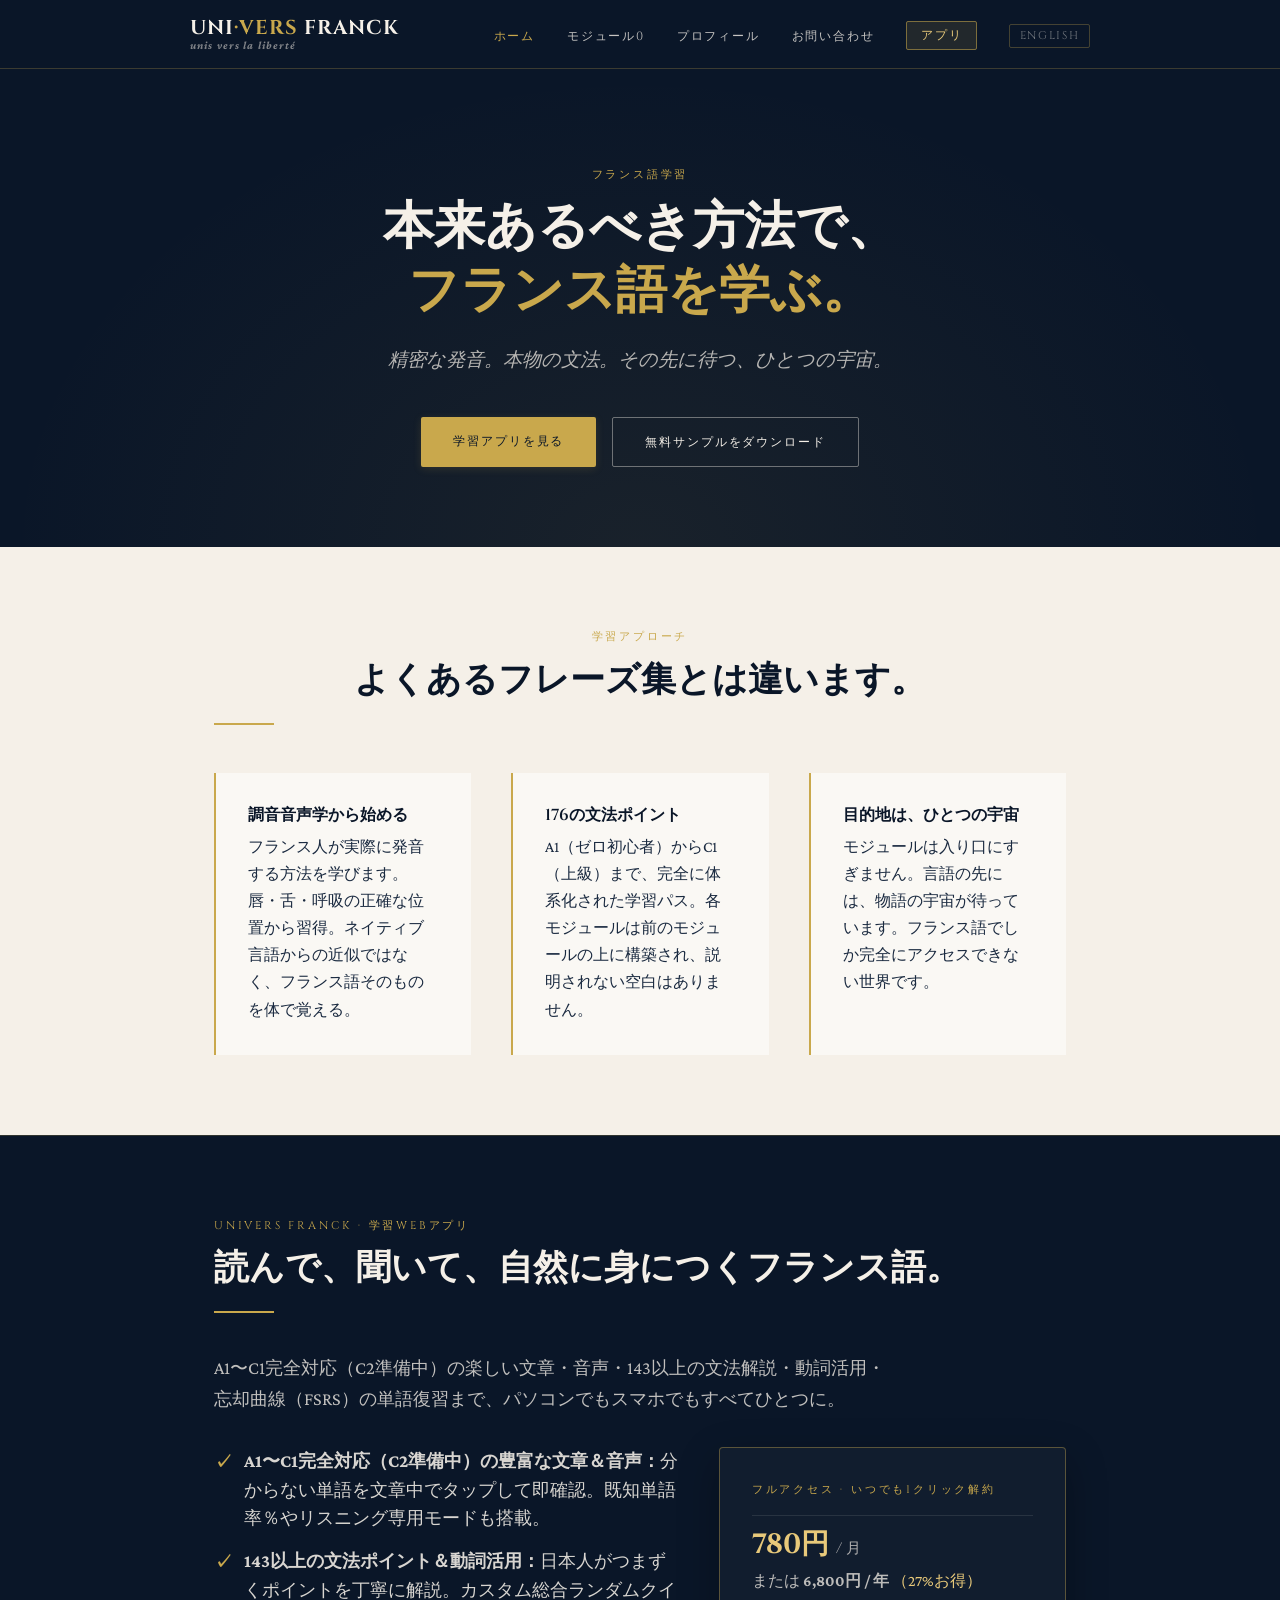
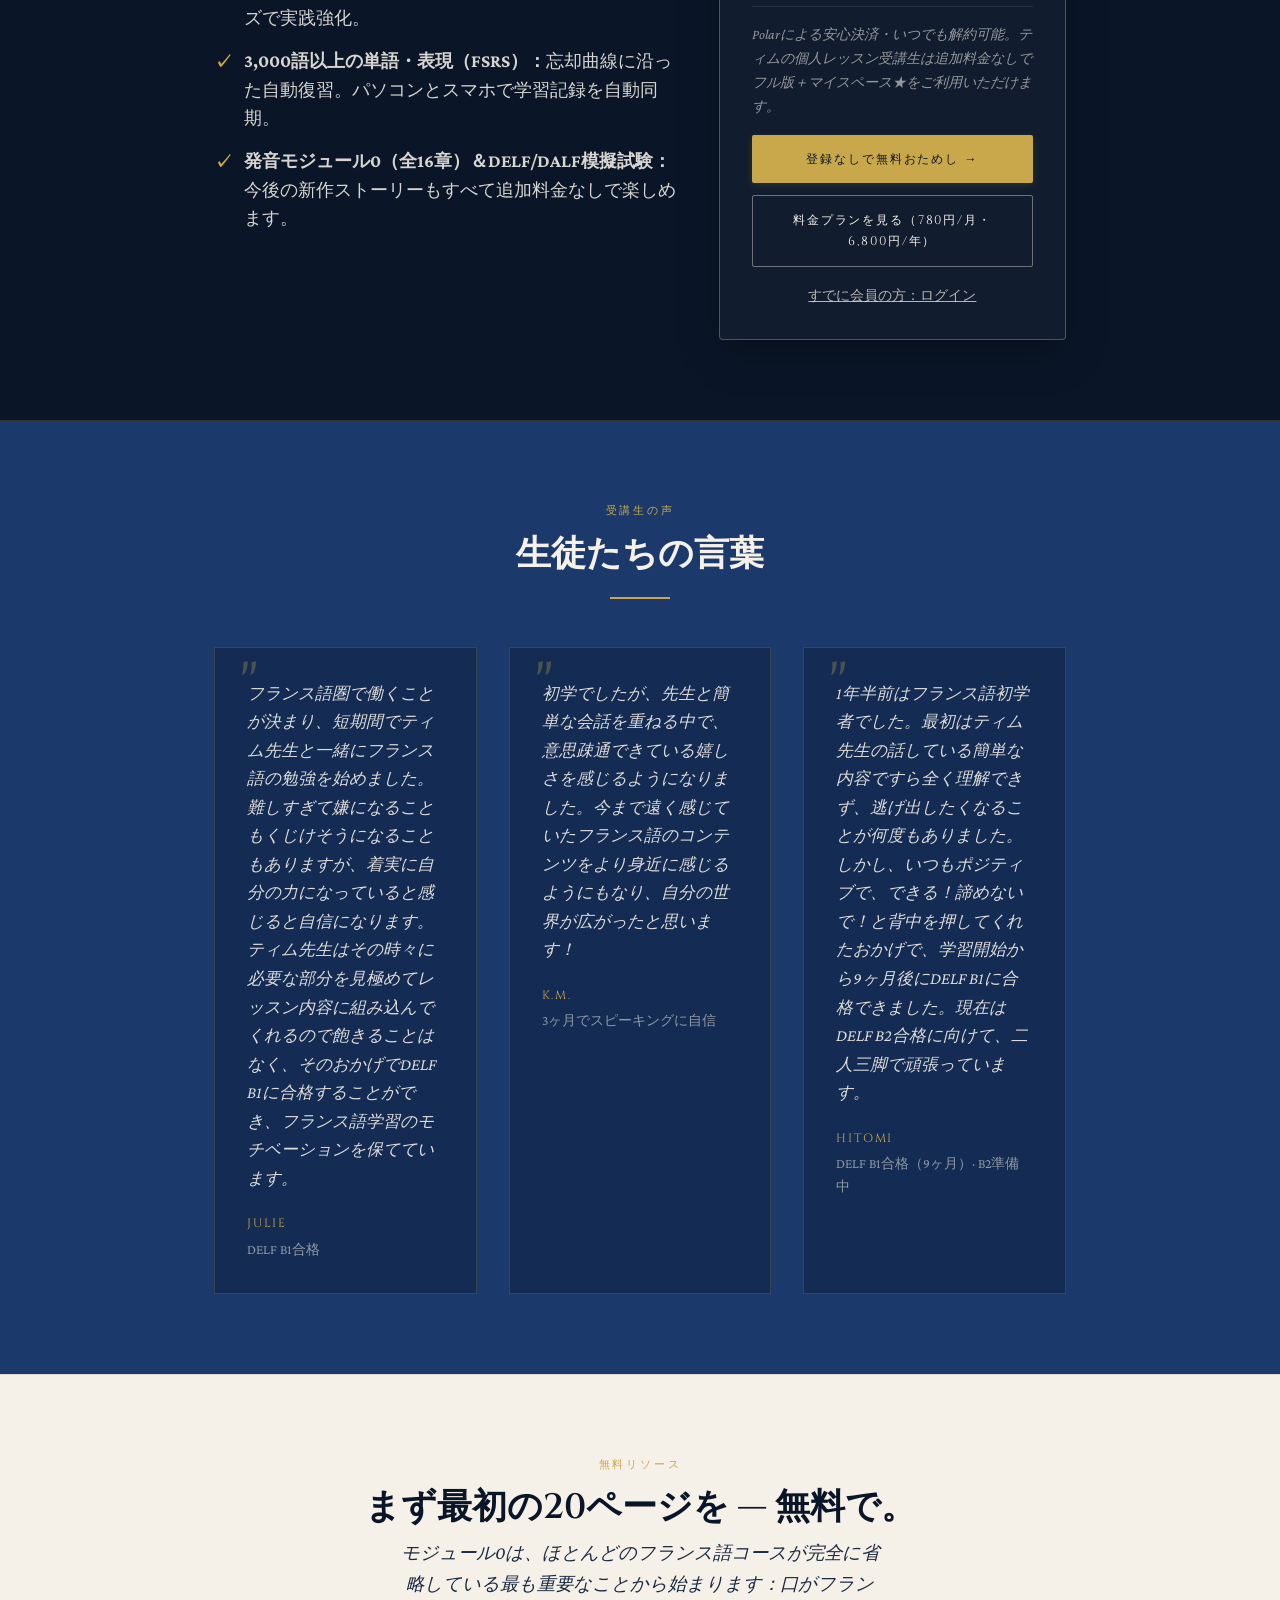
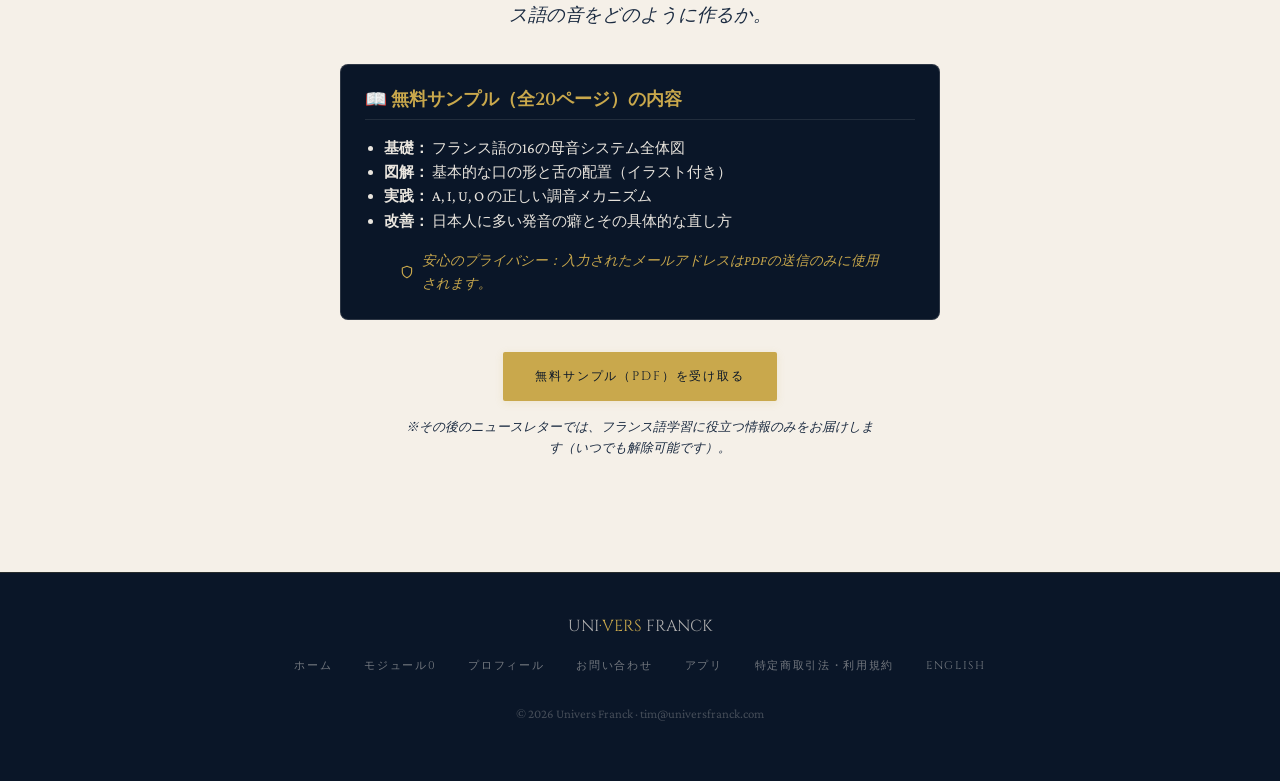
==== commit f3a93c72: "Pre-lancement N3-N4 : pages legales EN/JP (Tokushoho), nuance EN/C2 et liens pieds de page" ====
--- a/jp/index.html
+++ b/jp/index.html
@@ -92,11 +92,11 @@
       <span class="section-label">Univers Franck · 学習Webアプリ</span>
       <h2>読んで、聞いて、自然に身につくフランス語。</h2>
       <div class="section-divider"></div>
-      <p class="app-showcase-lead">A1〜C2の楽しい文章・音声・143以上の文法解説・動詞活用・忘却曲線（FSRS）の単語復習まで、パソコンでもスマホでもすべてひとつに。</p>
+      <p class="app-showcase-lead">A1〜C1完全対応（C2準備中）の楽しい文章・音声・143以上の文法解説・動詞活用・忘却曲線（FSRS）の単語復習まで、パソコンでもスマホでもすべてひとつに。</p>
 
       <div class="app-showcase-grid">
         <ul class="app-feature-list">
-          <li><span class="app-feature-check">✓</span><span><strong>A1〜C2の豊富な文章＆音声：</strong>分からない単語を文章中でタップして即確認。既知単語率％やリスニング専用モードも搭載。</span></li>
+          <li><span class="app-feature-check">✓</span><span><strong>A1〜C1完全対応（C2準備中）の豊富な文章＆音声：</strong>分からない単語を文章中でタップして即確認。既知単語率％やリスニング専用モードも搭載。</span></li>
           <li><span class="app-feature-check">✓</span><span><strong>143以上の文法ポイント＆動詞活用：</strong>日本人がつまずくポイントを丁寧に解説。カスタム総合ランダムクイズで実践強化。</span></li>
           <li><span class="app-feature-check">✓</span><span><strong>3,000語以上の単語・表現（FSRS）：</strong>忘却曲線に沿った自動復習。パソコンとスマホで学習記録を自動同期。</span></li>
           <li><span class="app-feature-check">✓</span><span><strong>発音モジュール0（全16章）＆DELF/DALF模擬試験：</strong>今後の新作ストーリーもすべて追加料金なしで楽しめます。</span></li>
@@ -111,7 +111,7 @@
           <p class="app-price-note">Polarによる安心決済・いつでも解約可能。ティムの個人レッスン受講生は追加料金なしでフル版＋マイスペース★をご利用いただけます。</p>
           <div class="app-showcase-actions">
             <a href="https://univers-franck.web.app/decouverte.html" class="btn btn-primary" target="_blank" rel="noopener">登録なしで無料おためし →</a>
-            <a href="https://univers-franck.web.app/?lang=ja#offre" class="btn btn-secondary" target="_blank" rel="noopener">料金プランを見る（780円/月〜）</a>
+            <a href="https://univers-franck.web.app/?lang=ja#offre" class="btn btn-secondary" target="_blank" rel="noopener">料金プランを見る（780円/月・6,800円/年）</a>
             <a href="https://univers-franck.web.app/?lang=ja" style="text-align: center; font-size: 0.9rem; color: rgba(245,240,232,0.72); text-decoration: underline; margin-top: 0.25rem;" target="_blank" rel="noopener">すでに会員の方：ログイン</a>
           </div>
         </div>
@@ -193,6 +193,7 @@
         <li><a href="about.html">プロフィール</a></li>
         <li><a href="contact.html">お問い合わせ</a></li>
         <li><a href="https://univers-franck.web.app/?lang=ja" target="_blank" rel="noopener">アプリ</a></li>
+        <li><a href="legal.html">特定商取引法・利用規約</a></li>
         <li><a href="../index.html">English</a></li>
       </ul>
       <p class="footer-copy">© 2026 Univers Franck · tim@universfranck.com</p>
--- a/css/style.css
+++ b/css/style.css
@@ -922,3 +922,137 @@
     padding: 1.5rem;
   }
 }
+
+.app-lang-note {
+  margin-top: 1.5rem;
+  padding: 0.9rem 1.2rem;
+  border-left: 3px solid var(--gold);
+  background: rgba(201,168,76,0.08);
+  color: rgba(245,240,232,0.86);
+  font-size: 0.95rem;
+  line-height: 1.55;
+}
+
+/* ── LEGAL PAGES (legal.html & jp/legal.html) ────────────────── */
+.legal-content {
+  background: var(--parchment);
+}
+
+.legal-toc {
+  display: flex;
+  flex-wrap: wrap;
+  gap: 0.65rem;
+  margin-bottom: 2.5rem;
+}
+
+.legal-toc a {
+  display: inline-block;
+  font-family: var(--font-title);
+  font-size: 0.72rem;
+  letter-spacing: 0.12em;
+  text-transform: uppercase;
+  color: var(--navy);
+  border: 1px solid rgba(10,22,40,0.22);
+  padding: 0.45rem 0.95rem;
+  border-radius: 2px;
+  background: rgba(255,255,255,0.55);
+  transition: border-color 0.2s, color 0.2s, background 0.2s;
+}
+
+.legal-toc a:hover {
+  border-color: var(--gold);
+  color: var(--france-blue);
+  background: rgba(201,168,76,0.12);
+}
+
+.legal-block {
+  background: rgba(255,255,255,0.62);
+  border: 1px solid rgba(10,22,40,0.1);
+  border-top: 3px solid var(--gold);
+  padding: 2.25rem;
+  margin-bottom: 2rem;
+}
+
+.legal-block h2 {
+  font-size: clamp(1.3rem, 3vw, 1.75rem);
+  color: var(--navy);
+  margin-bottom: 0.75rem;
+}
+
+.legal-block h3 {
+  font-size: 1.08rem;
+  color: var(--france-blue);
+  margin-top: 1.5rem;
+  margin-bottom: 0.45rem;
+}
+
+.legal-block p,
+.legal-block li {
+  color: var(--navy-soft);
+  font-size: 1.03rem;
+  line-height: 1.72;
+}
+
+.legal-block ul {
+  padding-left: 1.35rem;
+  margin-bottom: 1rem;
+}
+
+.legal-block li {
+  margin-bottom: 0.45rem;
+}
+
+.legal-table {
+  width: 100%;
+  border-collapse: collapse;
+  margin-top: 1rem;
+}
+
+.legal-table th,
+.legal-table td {
+  text-align: left;
+  vertical-align: top;
+  padding: 0.9rem 1rem;
+  border-bottom: 1px solid rgba(10,22,40,0.12);
+  font-size: 1rem;
+  line-height: 1.65;
+}
+
+.legal-table th {
+  width: 32%;
+  font-weight: 600;
+  color: var(--navy);
+  background: rgba(201,168,76,0.08);
+}
+
+.legal-table td {
+  color: var(--navy-soft);
+}
+
+.legal-updated {
+  font-size: 0.88rem;
+  font-style: italic;
+  color: rgba(10,22,40,0.55);
+  margin-top: 1.5rem;
+}
+
+@media (max-width: 700px) {
+  .legal-block {
+    padding: 1.4rem 1.15rem;
+  }
+  .legal-table,
+  .legal-table tbody,
+  .legal-table tr,
+  .legal-table th,
+  .legal-table td {
+    display: block;
+    width: 100%;
+  }
+  .legal-table th {
+    border-bottom: 0;
+    padding: 0.75rem 0.75rem 0.35rem;
+  }
+  .legal-table td {
+    padding: 0.35rem 0.75rem 0.85rem;
+  }
+}
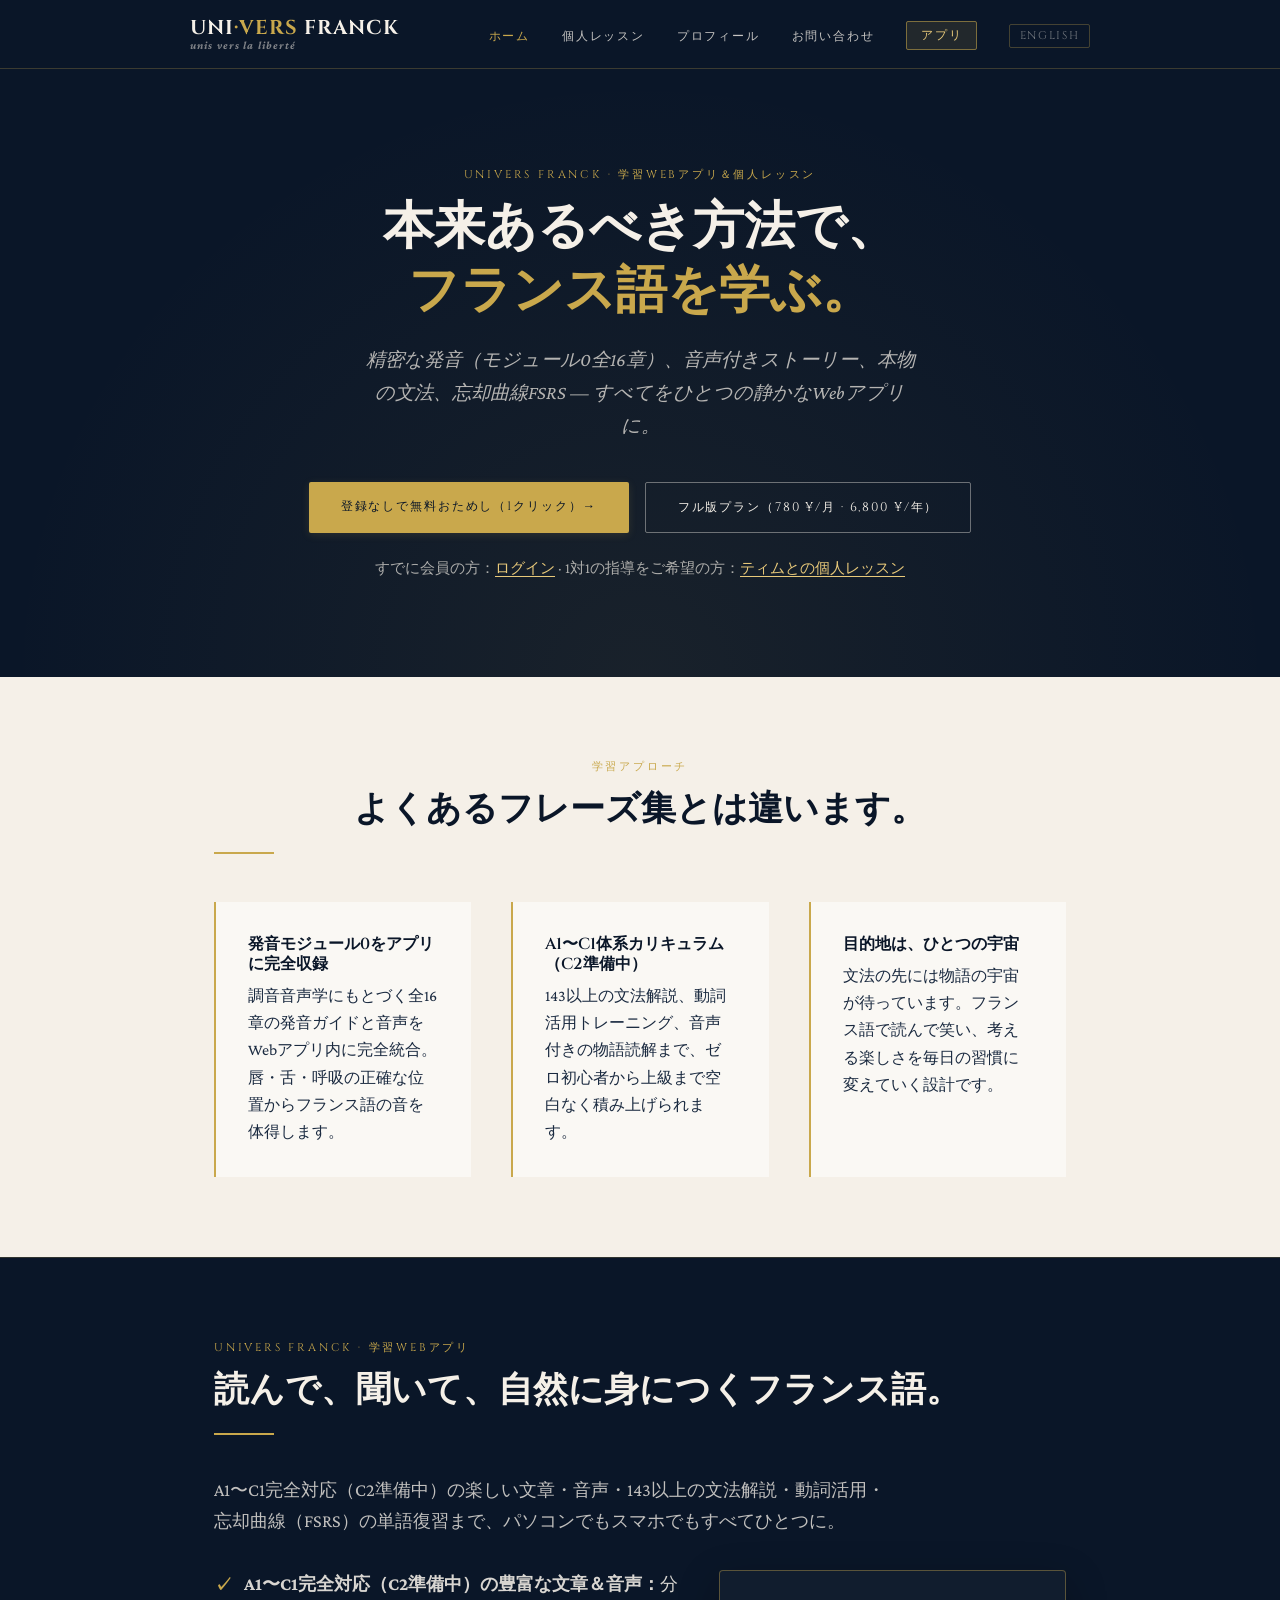
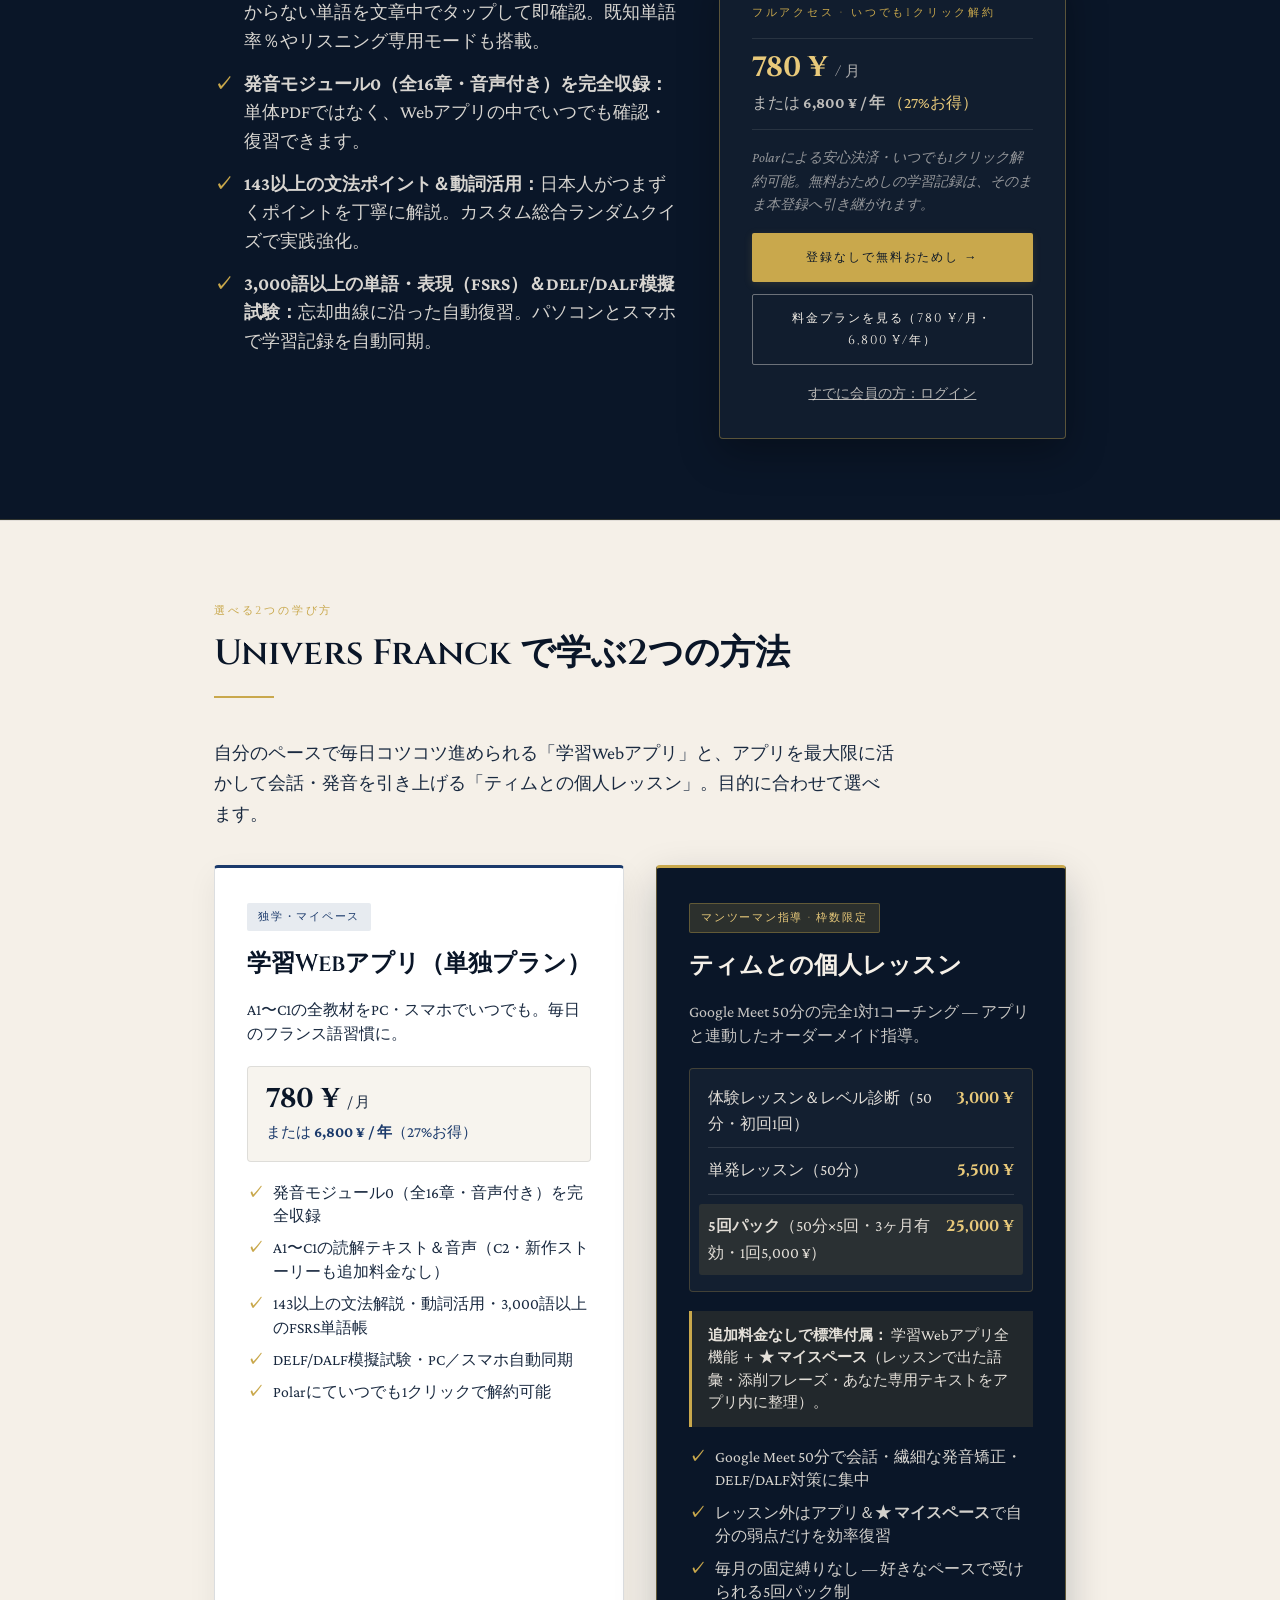
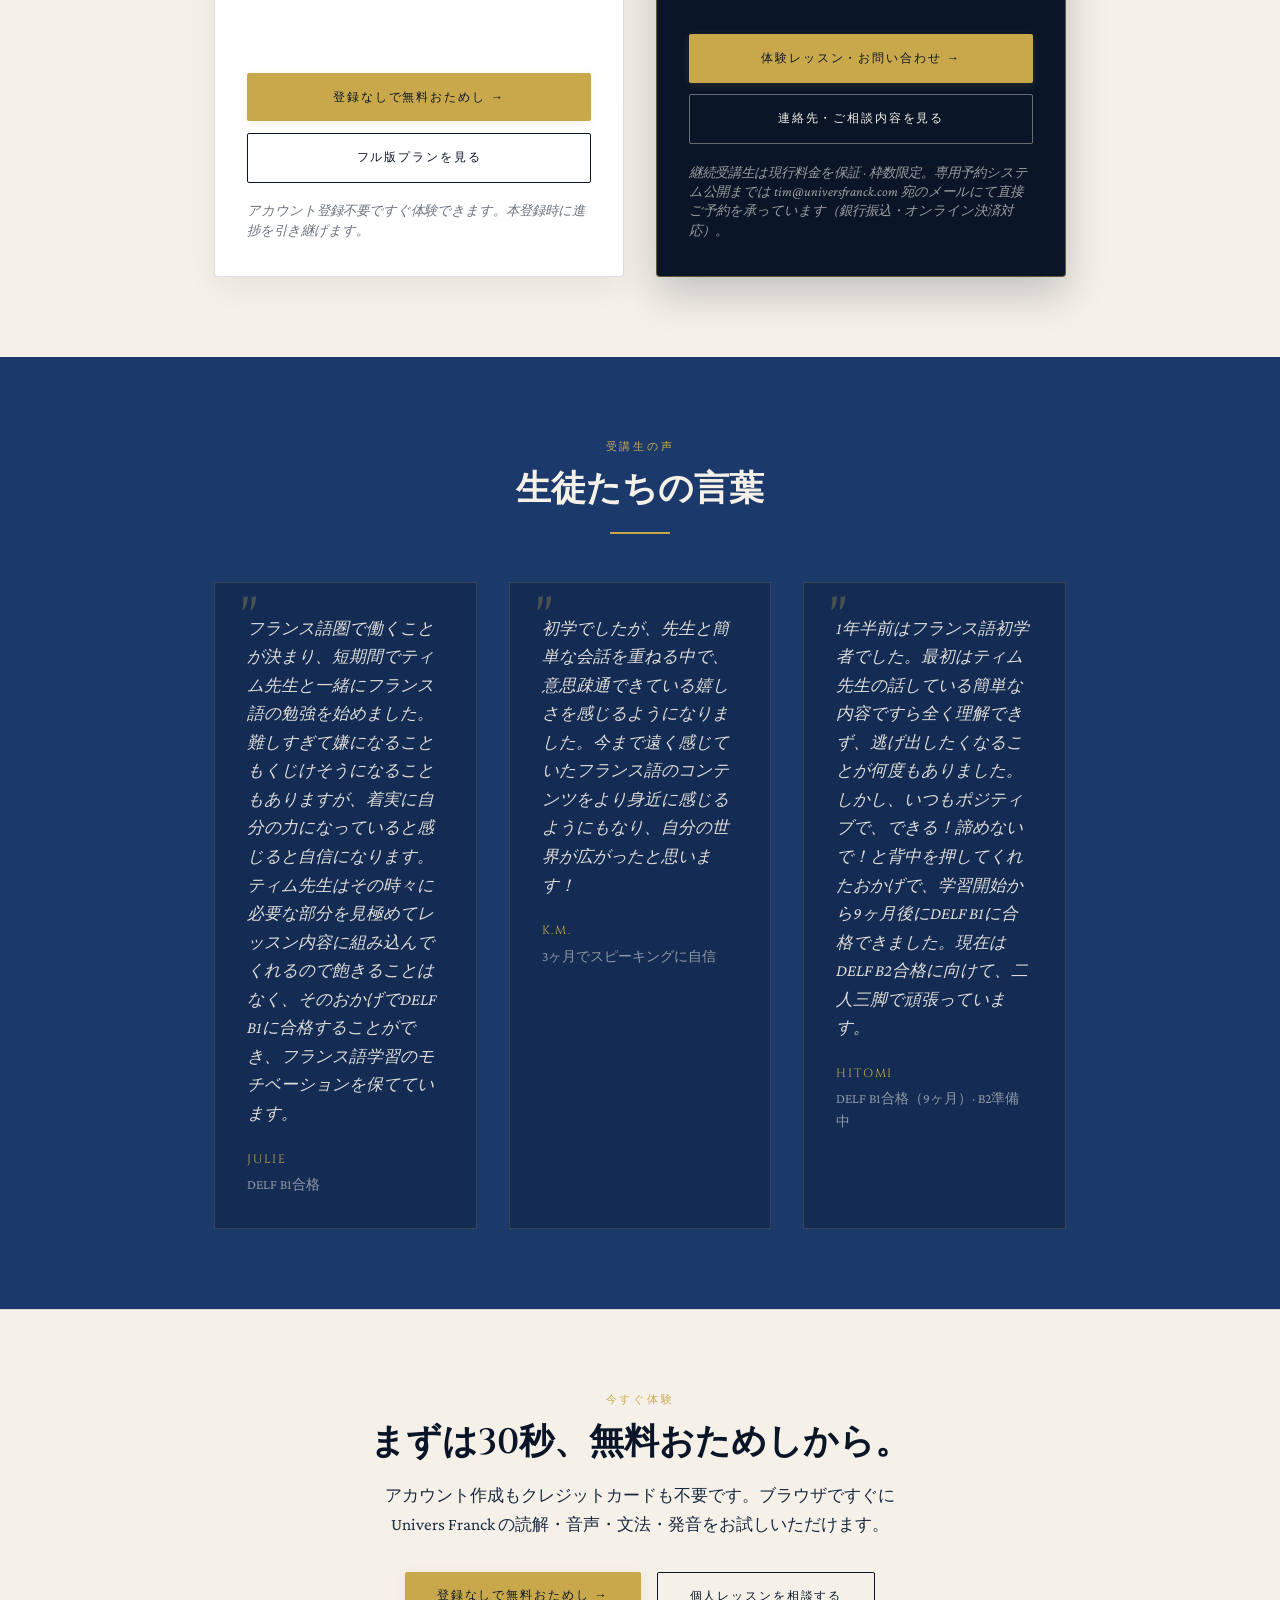
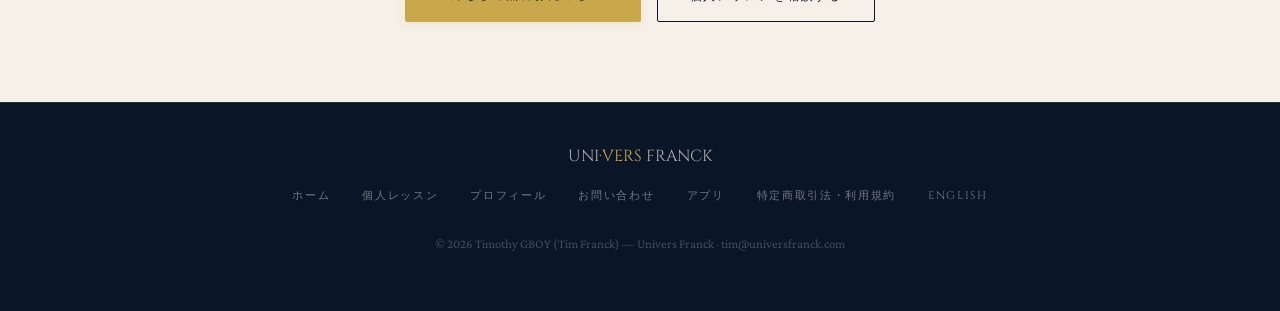
==== commit efc45063: "Refonte vitrine EN/JP : Appli Web + Cours particuliers" ====
--- a/jp/index.html
+++ b/jp/index.html
@@ -1,29 +1,30 @@
 <!DOCTYPE html>
+<!-- © 2026 Timothy GBOY (Tim Franck) — Univers Franck. All rights reserved. -->
 <html lang="ja">
 <head>
   <meta charset="UTF-8" />
   <meta name="viewport" content="width=device-width, initial-scale=1.0" />
-  <title>Univers Franck — フランス語を学ぶ。宇宙を読む。</title>
-  <meta name="description" content="本格的なフランス語学習モジュール。A1からC1まで — 日本在住のフランス語教師ティム・フランクが6,000時間以上の指導経験をもとに構築。" />
-  
+  <meta name="author" content="Tim Franck — Univers Franck" />
+  <title>Univers Franck — フランス語学習Webアプリ＆ティムの個人レッスン</title>
+  <meta name="description" content="A1〜C1完全対応のフランス語学習Webアプリ（登録なしで無料おためし・発音モジュール0収録）と、Google Meet 50分の個人レッスン（アプリ＆★マイスペース込み）。" />
+
   <!-- Open Graph / Social Sharing -->
   <meta property="og:type" content="website">
   <meta property="og:url" content="https://universfranck.com/jp/">
   <meta property="og:title" content="Univers Franck — フランス語を学ぶ。宇宙を読む。">
-  <meta property="og:description" content="本気で学ぶ人のためのプレミアム・フランス語モジュール。講師：ティム・フランク">
+  <meta property="og:description" content="読んで、聞いて、自然に身につくフランス語Webアプリ（登録なし1クリック無料体験）＆ティムとの個人レッスン。">
   <meta property="og:image" content="https://universfranck.com/assets/og-image.jpg">
 
   <link rel="icon" type="image/png" href="../assets/favicon.png" />
   <link rel="stylesheet" href="../css/style.css" />
-    <!-- Google tag (gtag.js) -->
-    <script async src="https://www.googletagmanager.com/gtag/js?id=G-PJ26LV091V"></script>
-    <script>
-      window.dataLayer = window.dataLayer || [];
-      function gtag(){dataLayer.push(arguments);}
-      gtag('js', new Date());
-
-      gtag('config', 'G-PJ26LV091V');
-    </script>
+  <!-- Google tag (gtag.js) -->
+  <script async src="https://www.googletagmanager.com/gtag/js?id=G-PJ26LV091V"></script>
+  <script>
+    window.dataLayer = window.dataLayer || [];
+    function gtag(){dataLayer.push(arguments);}
+    gtag('js', new Date());
+    gtag('config', 'G-PJ26LV091V');
+  </script>
 </head>
 <body>
 
@@ -40,7 +41,7 @@
       <nav>
         <ul id="navMenu">
           <li><a href="index.html" class="active">ホーム</a></li>
-          <li><a href="module0.html">モジュール0</a></li>
+          <li><a href="#coaching">個人レッスン</a></li>
           <li><a href="about.html">プロフィール</a></li>
           <li><a href="contact.html">お問い合わせ</a></li>
           <li><a href="https://univers-franck.web.app/?lang=ja" class="nav-app-btn" target="_blank" rel="noopener">アプリ</a></li>
@@ -53,13 +54,16 @@
   <!-- ═══════════════════════════════ HERO ═════════════════════════════════ -->
   <section class="hero">
     <div class="container">
-      <span class="section-label">フランス語学習</span>
+      <span class="section-label">Univers Franck · 学習Webアプリ＆個人レッスン</span>
       <h1>本来あるべき方法で、<br><em>フランス語を学ぶ。</em></h1>
-      <p class="hero-sub">精密な発音。本物の文法。その先に待つ、ひとつの宇宙。</p>
+      <p class="hero-sub">精密な発音（モジュール0全16章）、音声付きストーリー、本物の文法、忘却曲線FSRS — すべてをひとつの静かなWebアプリに。</p>
       <div class="hero-cta-group">
-        <a href="#app-showcase" class="btn btn-primary">学習アプリを見る</a>
-        <a href="https://8b564f80.sibforms.com/serve/[base64]" class="btn btn-secondary" target="_blank" rel="noopener">無料サンプルをダウンロード</a>
-      </div>
+        <a href="https://univers-franck.web.app/decouverte.html?lang=ja" class="btn btn-primary" target="_blank" rel="noopener">登録なしで無料おためし（1クリック）→</a>
+        <a href="https://univers-franck.web.app/?lang=ja#offre" class="btn btn-secondary" target="_blank" rel="noopener">フル版プラン（780 ¥/月 · 6,800 ¥/年）</a>
+      </div>
+      <p class="hero-meta-note">
+        すでに会員の方：<a href="https://univers-franck.web.app/?lang=ja" target="_blank" rel="noopener">ログイン</a> · 1対1の指導をご希望の方：<a href="#coaching">ティムとの個人レッスン</a>
+      </p>
     </div>
   </section>
 
@@ -71,16 +75,16 @@
       <div class="section-divider"></div>
       <div class="pitch-grid">
         <div class="pitch-card">
-          <h3>調音音声学から始める</h3>
-          <p>フランス人が実際に発音する方法を学びます。唇・舌・呼吸の正確な位置から習得。ネイティブ言語からの近似ではなく、フランス語そのものを体で覚える。</p>
+          <h3>発音モジュール0をアプリに完全収録</h3>
+          <p>調音音声学にもとづく全16章の発音ガイドと音声をWebアプリ内に完全統合。唇・舌・呼吸の正確な位置からフランス語の音を体得します。</p>
         </div>
         <div class="pitch-card">
-          <h3>176の文法ポイント</h3>
-          <p>A1（ゼロ初心者）からC1（上級）まで、完全に体系化された学習パス。各モジュールは前のモジュールの上に構築され、説明されない空白はありません。</p>
+          <h3>A1〜C1体系カリキュラム（C2準備中）</h3>
+          <p>143以上の文法解説、動詞活用トレーニング、音声付きの物語読解まで、ゼロ初心者から上級まで空白なく積み上げられます。</p>
         </div>
         <div class="pitch-card">
           <h3>目的地は、ひとつの宇宙</h3>
-          <p>モジュールは入り口にすぎません。言語の先には、物語の宇宙が待っています。フランス語でしか完全にアクセスできない世界です。</p>
+          <p>文法の先には物語の宇宙が待っています。フランス語で読んで笑い、考える楽しさを毎日の習慣に変えていく設計です。</p>
         </div>
       </div>
     </div>
@@ -97,24 +101,104 @@
       <div class="app-showcase-grid">
         <ul class="app-feature-list">
           <li><span class="app-feature-check">✓</span><span><strong>A1〜C1完全対応（C2準備中）の豊富な文章＆音声：</strong>分からない単語を文章中でタップして即確認。既知単語率％やリスニング専用モードも搭載。</span></li>
+          <li><span class="app-feature-check">✓</span><span><strong>発音モジュール0（全16章・音声付き）を完全収録：</strong>単体PDFではなく、Webアプリの中でいつでも確認・復習できます。</span></li>
           <li><span class="app-feature-check">✓</span><span><strong>143以上の文法ポイント＆動詞活用：</strong>日本人がつまずくポイントを丁寧に解説。カスタム総合ランダムクイズで実践強化。</span></li>
-          <li><span class="app-feature-check">✓</span><span><strong>3,000語以上の単語・表現（FSRS）：</strong>忘却曲線に沿った自動復習。パソコンとスマホで学習記録を自動同期。</span></li>
-          <li><span class="app-feature-check">✓</span><span><strong>発音モジュール0（全16章）＆DELF/DALF模擬試験：</strong>今後の新作ストーリーもすべて追加料金なしで楽しめます。</span></li>
+          <li><span class="app-feature-check">✓</span><span><strong>3,000語以上の単語・表現（FSRS）＆DELF/DALF模擬試験：</strong>忘却曲線に沿った自動復習。パソコンとスマホで学習記録を自動同期。</span></li>
         </ul>
 
         <div class="app-showcase-card">
           <span class="section-label" style="margin-bottom: 0;">フルアクセス · いつでも1クリック解約</span>
           <div class="app-price-row">
-            <div class="app-price-main">780円 <span style="font-size: 0.95rem; font-weight: 400; color: rgba(245,240,232,0.7);">/ 月</span></div>
-            <div class="app-price-alt">または <strong>6,800円 / 年</strong> <span style="color: var(--gold-light);">（27%お得）</span></div>
-          </div>
-          <p class="app-price-note">Polarによる安心決済・いつでも解約可能。ティムの個人レッスン受講生は追加料金なしでフル版＋マイスペース★をご利用いただけます。</p>
+            <div class="app-price-main">780 ¥ <span style="font-size: 0.95rem; font-weight: 400; color: rgba(245,240,232,0.7);">/ 月</span></div>
+            <div class="app-price-alt">または <strong>6,800 ¥ / 年</strong> <span style="color: var(--gold-light);">（27%お得）</span></div>
+          </div>
+          <p class="app-price-note">Polarによる安心決済・いつでも1クリック解約可能。無料おためしの学習記録は、そのまま本登録へ引き継がれます。</p>
           <div class="app-showcase-actions">
-            <a href="https://univers-franck.web.app/decouverte.html" class="btn btn-primary" target="_blank" rel="noopener">登録なしで無料おためし →</a>
-            <a href="https://univers-franck.web.app/?lang=ja#offre" class="btn btn-secondary" target="_blank" rel="noopener">料金プランを見る（780円/月・6,800円/年）</a>
+            <a href="https://univers-franck.web.app/decouverte.html?lang=ja" class="btn btn-primary" target="_blank" rel="noopener">登録なしで無料おためし →</a>
+            <a href="https://univers-franck.web.app/?lang=ja#offre" class="btn btn-secondary" target="_blank" rel="noopener">料金プランを見る（780 ¥/月・6,800 ¥/年）</a>
             <a href="https://univers-franck.web.app/?lang=ja" style="text-align: center; font-size: 0.9rem; color: rgba(245,240,232,0.72); text-decoration: underline; margin-top: 0.25rem;" target="_blank" rel="noopener">すでに会員の方：ログイン</a>
           </div>
         </div>
+      </div>
+    </div>
+  </section>
+
+  <!-- ═══════════════════════════════ 2 WAYS TO LEARN ══════════════════════ -->
+  <section class="offers-section" id="offers">
+    <div class="container">
+      <span class="section-label">選べる2つの学び方</span>
+      <h2>Univers Franck で学ぶ2つの方法</h2>
+      <div class="section-divider"></div>
+      <p class="offers-lead">自分のペースで毎日コツコツ進められる「学習Webアプリ」と、アプリを最大限に活かして会話・発音を引き上げる「ティムとの個人レッスン」。目的に合わせて選べます。</p>
+
+      <div class="offers-grid">
+
+        <!-- CARD 1: SELF-STUDY WEB APP -->
+        <article class="offer-card">
+          <span class="offer-badge">独学・マイペース</span>
+          <h3>学習Webアプリ（単独プラン）</h3>
+          <p class="offer-subtitle">A1〜C1の全教材をPC・スマホでいつでも。毎日のフランス語習慣に。</p>
+
+          <div class="offer-price-box">
+            <div class="offer-price-headline">780 ¥ <span>/ 月</span></div>
+            <p class="offer-price-sub">または <strong>6,800 ¥ / 年</strong>（27%お得）</p>
+          </div>
+
+          <ul class="offer-list">
+            <li><span class="offer-check">✓</span><span>発音モジュール0（全16章・音声付き）を完全収録</span></li>
+            <li><span class="offer-check">✓</span><span>A1〜C1の読解テキスト＆音声（C2・新作ストーリーも追加料金なし）</span></li>
+            <li><span class="offer-check">✓</span><span>143以上の文法解説・動詞活用・3,000語以上のFSRS単語帳</span></li>
+            <li><span class="offer-check">✓</span><span>DELF/DALF模擬試験・PC／スマホ自動同期</span></li>
+            <li><span class="offer-check">✓</span><span>Polarにていつでも1クリックで解約可能</span></li>
+          </ul>
+
+          <div class="offer-actions">
+            <a href="https://univers-franck.web.app/decouverte.html?lang=ja" class="btn btn-primary" target="_blank" rel="noopener">登録なしで無料おためし →</a>
+            <a href="https://univers-franck.web.app/?lang=ja#offre" class="btn btn-outline" target="_blank" rel="noopener">フル版プランを見る</a>
+          </div>
+          <p class="offer-fine-print">アカウント登録不要ですぐ体験できます。本登録時に進捗を引き継げます。</p>
+        </article>
+
+        <!-- CARD 2: PRIVATE LESSONS WITH TIM -->
+        <article class="offer-card offer-card--coaching" id="coaching">
+          <span class="offer-badge">マンツーマン指導 · 枠数限定</span>
+          <h3>ティムとの個人レッスン</h3>
+          <p class="offer-subtitle">Google Meet 50分の完全1対1コーチング — アプリと連動したオーダーメイド指導。</p>
+
+          <div class="offer-price-box">
+            <ul class="coaching-tiers">
+              <li>
+                <span>体験レッスン＆レベル診断（50分・初回1回）</span>
+                <span class="coaching-tier-price">3,000 ¥</span>
+              </li>
+              <li>
+                <span>単発レッスン（50分）</span>
+                <span class="coaching-tier-price">5,500 ¥</span>
+              </li>
+              <li class="coaching-tier-highlight">
+                <span><strong>5回パック</strong>（50分×5回・3ヶ月有効・1回5,000 ¥）</span>
+                <span class="coaching-tier-price">25,000 ¥</span>
+              </li>
+            </ul>
+          </div>
+
+          <div class="offer-included-banner">
+            <strong>追加料金なしで標準付属：</strong> 学習Webアプリ全機能 ＋ <strong>★ マイスペース</strong>（レッスンで出た語彙・添削フレーズ・あなた専用テキストをアプリ内に整理）。
+          </div>
+
+          <ul class="offer-list">
+            <li><span class="offer-check">✓</span><span>Google Meet 50分で会話・繊細な発音矯正・DELF/DALF対策に集中</span></li>
+            <li><span class="offer-check">✓</span><span>レッスン外はアプリ＆<strong>★ マイスペース</strong>で自分の弱点だけを効率復習</span></li>
+            <li><span class="offer-check">✓</span><span>毎月の固定縛りなし — 好きなペースで受けられる5回パック制</span></li>
+          </ul>
+
+          <div class="offer-actions">
+            <a href="mailto:tim@universfranck.com?subject=%E5%80%8B%E4%BA%BA%E3%83%AC%E3%83%83%E3%82%B9%E3%83%B3%E3%83%BB%E4%BD%93%E9%A8%93%E3%82%BB%E3%83%83%E3%82%B7%E3%83%A7%E3%83%B3%E3%81%AE%E3%81%8A%E5%95%8F%E3%81%84%E5%90%88%E3%82%8F%E3%81%9B" class="btn btn-primary">体験レッスン・お問い合わせ →</a>
+            <a href="contact.html" class="btn btn-secondary">連絡先・ご相談内容を見る</a>
+          </div>
+          <p class="offer-fine-print">継続受講生は現行料金を保証 · 枠数限定。専用予約システム公開までは tim@universfranck.com 宛のメールにて直接ご予約を承っています（銀行振込・オンライン決済対応）。</p>
+        </article>
+
       </div>
     </div>
   </section>
@@ -149,35 +233,16 @@
     </div>
   </section>
 
-  <!-- ═══════════════════════════════ EMAIL CAPTURE ═════════════════════════ -->
-  <section class="email-capture">
-    <div class="container">
-      <span class="section-label">無料リソース</span>
-      <h2>まず最初の20ページを — 無料で。</h2>
-      <p>モジュール0は、ほとんどのフランス語コースが完全に省略している最も重要なことから始まります：口がフランス語の音をどのように作るか。</p>
-
-      <div class="free-sample-preview">
-        <h3>📖 無料サンプル（全20ページ）の内容</h3>
-        <ul>
-          <li><strong>基礎：</strong> フランス語の16の母音システム全体図</li>
-          <li><strong>図解：</strong> 基本的な口の形と舌の配置（イラスト付き）</li>
-          <li><strong>実践：</strong> A, I, U, O の正しい調音メカニズム</li>
-          <li><strong>改善：</strong> 日本人に多い発音の癖とその具体的な直し方</li>
-        </ul>
-        <p class="privacy-note">
-          <svg width="16" height="16" viewBox="0 0 24 24" fill="none" stroke="currentColor" stroke-width="2" stroke-linecap="round" stroke-linejoin="round"><path d="M12 22s8-4 8-10V5l-8-3-8 3v7c0 6 8 10 8 10z"></path></svg>
-          安心のプライバシー：入力されたメールアドレスはPDFの送信のみに使用されます。
-        </p>
-      </div>
-
-      <div class="brevo-form-wrapper">
-        <!-- PLACEHOLDER — Brevo JP form (同じフォームコードを使用) -->
-        <div style="max-width: 480px; margin: 0 auto; text-align: center;">
-          <a href="https://8b564f80.sibforms.com/serve/[base64]" class="btn btn-primary" target="_blank" rel="noopener">無料サンプル（PDF）を受け取る</a>
-        </div>
-      </div>
-
-      <p class="email-fine-print" style="margin-top: 1rem;">※その後のニュースレターでは、フランス語学習に役立つ情報のみをお届けします（いつでも解除可能です）。</p>
+  <!-- ═══════════════════════════════ FINAL CTA ═════════════════════════════ -->
+  <section class="final-cta">
+    <div class="container">
+      <span class="section-label">今すぐ体験</span>
+      <h2>まずは30秒、無料おためしから。</h2>
+      <p>アカウント作成もクレジットカードも不要です。ブラウザですぐに Univers Franck の読解・音声・文法・発音をお試しいただけます。</p>
+      <div class="final-cta-actions">
+        <a href="https://univers-franck.web.app/decouverte.html?lang=ja" class="btn btn-primary" target="_blank" rel="noopener">登録なしで無料おためし →</a>
+        <a href="mailto:tim@universfranck.com?subject=%E5%80%8B%E4%BA%BA%E3%83%AC%E3%83%83%E3%82%B9%E3%83%B3%E3%81%AE%E3%81%94%E7%9B%B8%E8%AB%87" class="btn btn-outline">個人レッスンを相談する</a>
+      </div>
     </div>
   </section>
 
@@ -189,18 +254,17 @@
       </div>
       <ul class="footer-links">
         <li><a href="index.html">ホーム</a></li>
-        <li><a href="module0.html">モジュール0</a></li>
+        <li><a href="#coaching">個人レッスン</a></li>
         <li><a href="about.html">プロフィール</a></li>
         <li><a href="contact.html">お問い合わせ</a></li>
         <li><a href="https://univers-franck.web.app/?lang=ja" target="_blank" rel="noopener">アプリ</a></li>
         <li><a href="legal.html">特定商取引法・利用規約</a></li>
         <li><a href="../index.html">English</a></li>
       </ul>
-      <p class="footer-copy">© 2026 Univers Franck · tim@universfranck.com</p>
+      <p class="footer-copy">© 2026 Timothy GBOY (Tim Franck) — Univers Franck · tim@universfranck.com</p>
     </div>
   </footer>
 
-  <script src="https://app.lemonsqueezy.com/js/lemon.js" defer></script>
   <script src="../js/main.js"></script>
 </body>
 </html>
--- a/css/style.css
+++ b/css/style.css
@@ -1056,3 +1056,265 @@
     padding: 0.35rem 0.75rem 0.85rem;
   }
 }
+
+/* ── HERO TERTIARY LINK ──────────────────────────────────────── */
+.hero-meta-note {
+  margin-top: 1.4rem;
+  font-size: 0.95rem;
+  color: rgba(245,240,232,0.68);
+  font-style: normal;
+}
+.hero-meta-note a {
+  color: var(--gold-light);
+  text-decoration: underline;
+  text-underline-offset: 3px;
+}
+.hero-meta-note a:hover {
+  color: var(--parchment);
+}
+
+/* ── TWO WAYS TO LEARN (APP + COACHING) ──────────────────────── */
+.offers-section {
+  background: var(--parchment);
+  border-top: 1px solid rgba(10,22,40,0.08);
+}
+
+.offers-lead {
+  color: var(--navy-soft);
+  max-width: 680px;
+  font-size: 1.12rem;
+  margin-bottom: 2.25rem;
+}
+
+.offers-grid {
+  display: grid;
+  grid-template-columns: repeat(2, minmax(0, 1fr));
+  gap: 2rem;
+  align-items: stretch;
+}
+
+.offer-card {
+  background: #ffffff;
+  border: 1px solid rgba(10,22,40,0.14);
+  border-top: 3px solid var(--france-blue);
+  border-radius: 4px;
+  padding: 2.2rem 2rem;
+  display: flex;
+  flex-direction: column;
+  gap: 1.15rem;
+  box-shadow: 0 10px 30px rgba(10,22,40,0.06);
+}
+
+.offer-card--coaching {
+  background: var(--navy);
+  color: var(--parchment);
+  border: 1px solid rgba(201,168,76,0.45);
+  border-top: 3px solid var(--gold);
+  box-shadow: 0 16px 40px rgba(10,22,40,0.22);
+}
+
+.offer-badge {
+  display: inline-block;
+  align-self: flex-start;
+  font-family: var(--font-title);
+  font-size: 0.68rem;
+  letter-spacing: 0.16em;
+  text-transform: uppercase;
+  padding: 0.28rem 0.7rem;
+  border-radius: 2px;
+  background: rgba(27,58,107,0.1);
+  color: var(--france-blue);
+}
+
+.offer-card--coaching .offer-badge {
+  background: rgba(201,168,76,0.18);
+  color: var(--gold-light);
+  border: 1px solid rgba(201,168,76,0.35);
+}
+
+.offer-card h3 {
+  font-size: clamp(1.2rem, 2.4vw, 1.5rem);
+  margin-bottom: 0;
+}
+
+.offer-card--coaching h3 {
+  color: var(--parchment);
+}
+
+.offer-subtitle {
+  font-size: 1rem;
+  color: var(--navy-soft);
+  margin-bottom: 0;
+  line-height: 1.55;
+}
+
+.offer-card--coaching .offer-subtitle {
+  color: rgba(245,240,232,0.8);
+}
+
+.offer-price-box {
+  padding: 1rem 1.1rem;
+  border-radius: 4px;
+  background: rgba(245,240,232,0.75);
+  border: 1px solid rgba(10,22,40,0.1);
+}
+
+.offer-card--coaching .offer-price-box {
+  background: rgba(255,255,255,0.04);
+  border: 1px solid rgba(201,168,76,0.25);
+}
+
+.offer-price-headline {
+  font-family: var(--font-title);
+  font-size: 1.7rem;
+  font-weight: 700;
+  color: var(--navy);
+  line-height: 1.2;
+}
+
+.offer-price-headline span {
+  font-family: var(--font-body);
+  font-size: 0.95rem;
+  font-weight: 400;
+  color: var(--navy-soft);
+}
+
+.offer-price-sub {
+  font-size: 0.95rem;
+  color: var(--france-blue);
+  margin-top: 0.25rem;
+  margin-bottom: 0;
+}
+
+.coaching-tiers {
+  list-style: none;
+  display: flex;
+  flex-direction: column;
+  gap: 0.6rem;
+}
+
+.coaching-tiers li {
+  display: flex;
+  justify-content: space-between;
+  align-items: baseline;
+  gap: 0.75rem;
+  padding-bottom: 0.55rem;
+  border-bottom: 1px solid rgba(245,240,232,0.12);
+  font-size: 0.98rem;
+  color: rgba(245,240,232,0.9);
+}
+
+.coaching-tiers li:last-child {
+  border-bottom: none;
+  padding-bottom: 0;
+}
+
+.coaching-tier-price {
+  font-family: var(--font-title);
+  font-weight: 700;
+  color: var(--gold-light);
+  white-space: nowrap;
+}
+
+.coaching-tier-highlight {
+  background: rgba(201,168,76,0.12);
+  margin: 0 -0.55rem;
+  padding: 0.55rem 0.55rem !important;
+  border-radius: 3px;
+  border-bottom: none !important;
+}
+
+.offer-included-banner {
+  padding: 0.8rem 1rem;
+  border-left: 3px solid var(--gold);
+  background: rgba(201,168,76,0.12);
+  font-size: 0.94rem;
+  line-height: 1.5;
+  color: rgba(245,240,232,0.92);
+}
+
+.offer-list {
+  list-style: none;
+  display: flex;
+  flex-direction: column;
+  gap: 0.55rem;
+  margin-bottom: 0.25rem;
+}
+
+.offer-list li {
+  display: flex;
+  align-items: flex-start;
+  gap: 0.6rem;
+  font-size: 0.98rem;
+  line-height: 1.5;
+  color: var(--navy-soft);
+}
+
+.offer-card--coaching .offer-list li {
+  color: rgba(245,240,232,0.86);
+}
+
+.offer-check {
+  color: var(--gold);
+  font-weight: 700;
+  flex-shrink: 0;
+}
+
+.offer-actions {
+  margin-top: auto;
+  display: flex;
+  flex-direction: column;
+  gap: 0.7rem;
+  padding-top: 0.5rem;
+}
+
+.offer-actions .btn {
+  width: 100%;
+  text-align: center;
+}
+
+.offer-fine-print {
+  font-size: 0.84rem;
+  font-style: italic;
+  color: rgba(10,22,40,0.6);
+  margin-bottom: 0;
+  line-height: 1.45;
+}
+
+.offer-card--coaching .offer-fine-print {
+  color: rgba(245,240,232,0.62);
+}
+
+/* ── FINAL CTA BAND ──────────────────────────────────────────── */
+.final-cta {
+  background: var(--parchment);
+  text-align: center;
+  border-top: 1px solid rgba(10,22,40,0.1);
+}
+
+.final-cta p {
+  color: var(--navy-soft);
+  max-width: 560px;
+  margin: 0 auto 2rem;
+  font-size: 1.08rem;
+}
+
+.final-cta-actions {
+  display: flex;
+  gap: 1rem;
+  justify-content: center;
+  flex-wrap: wrap;
+}
+
+@media (max-width: 820px) {
+  .offers-grid {
+    grid-template-columns: 1fr;
+    gap: 1.5rem;
+  }
+  .offer-card {
+    padding: 1.65rem 1.35rem;
+  }
+  .coaching-tiers li {
+    flex-wrap: wrap;
+  }
+}
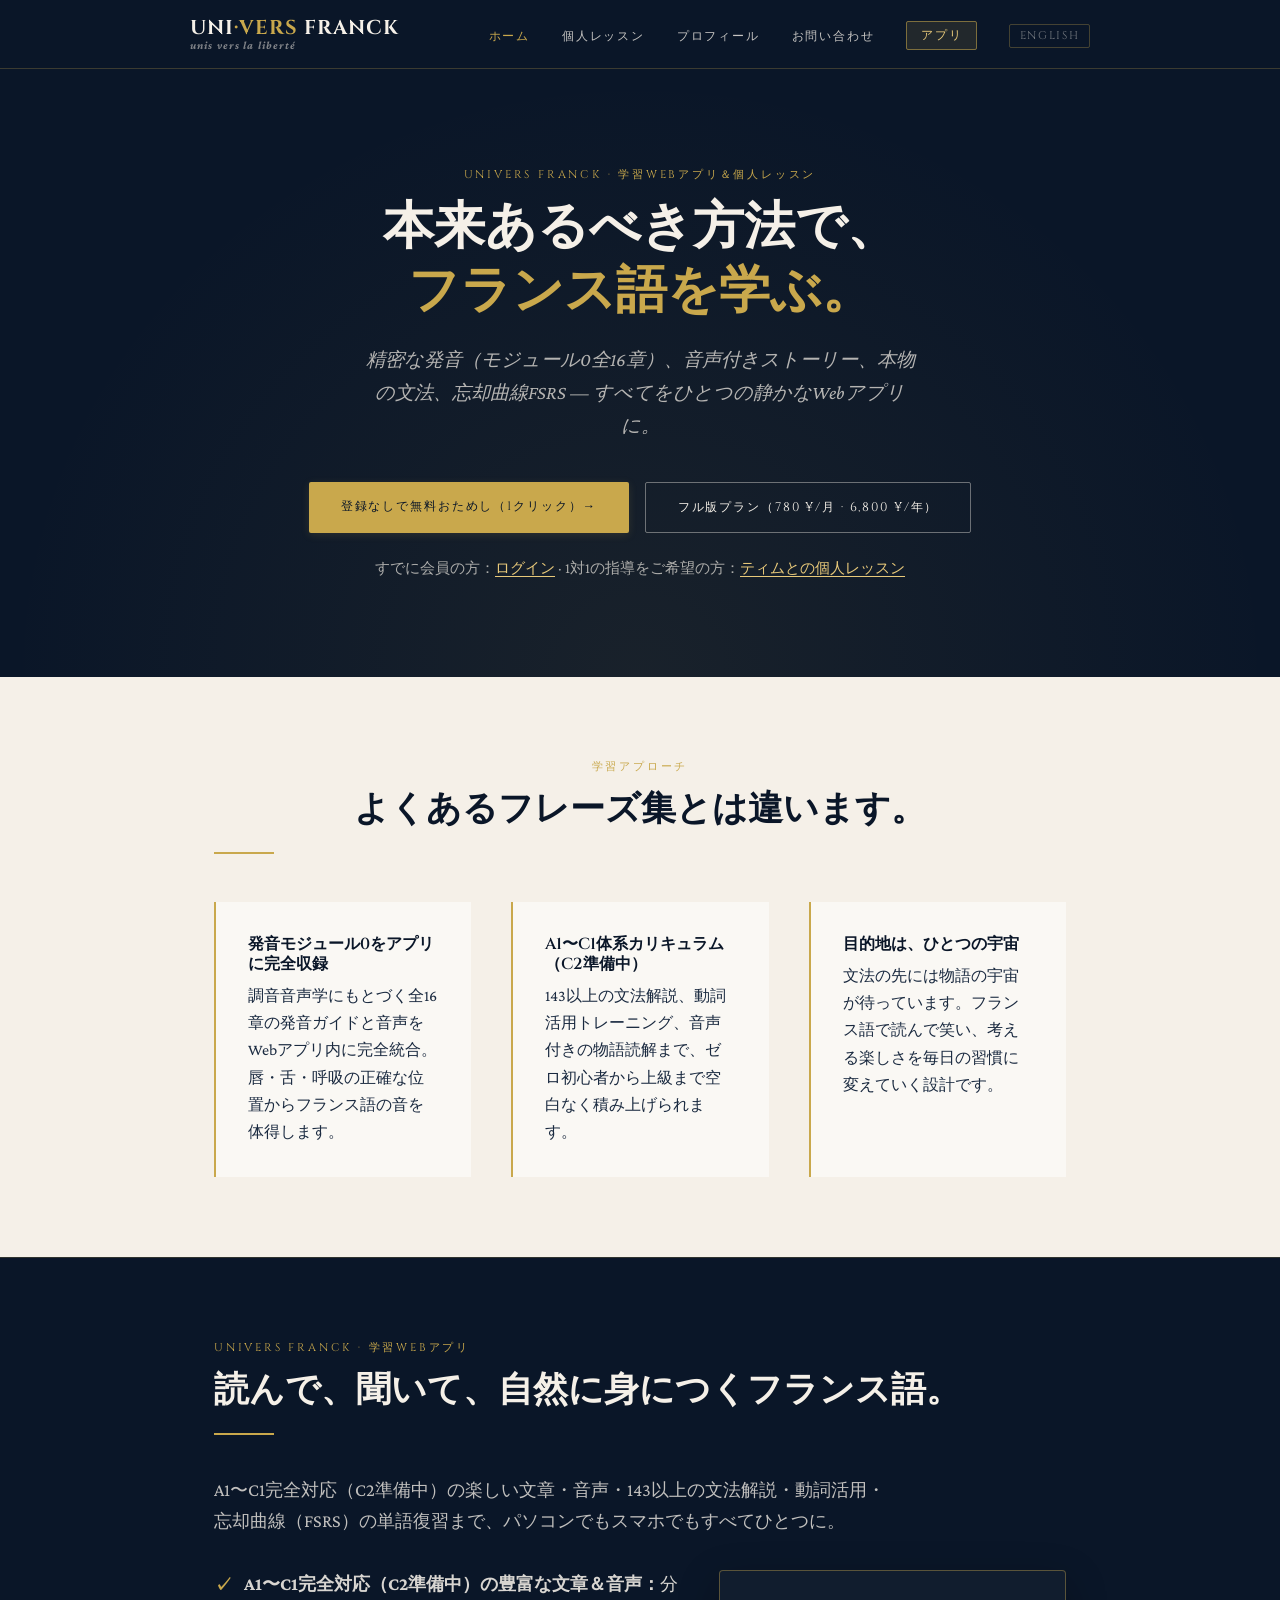
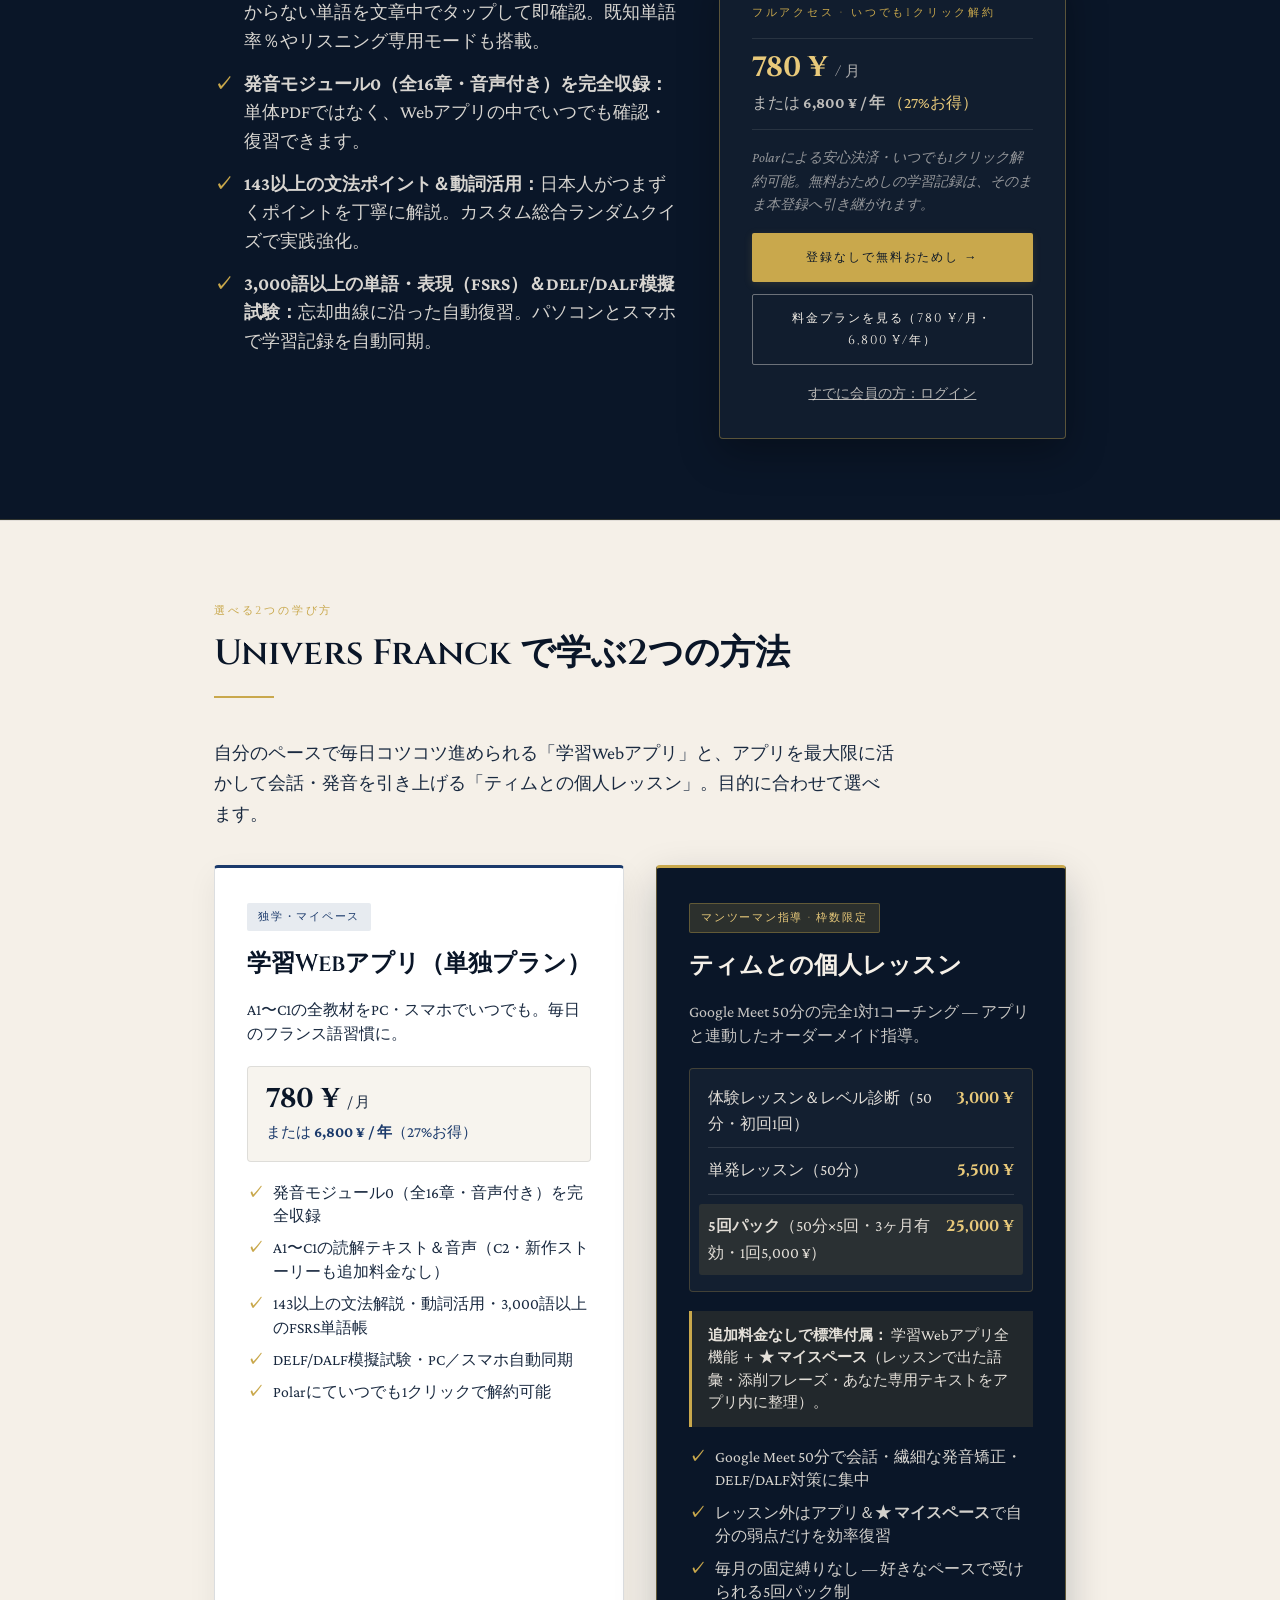
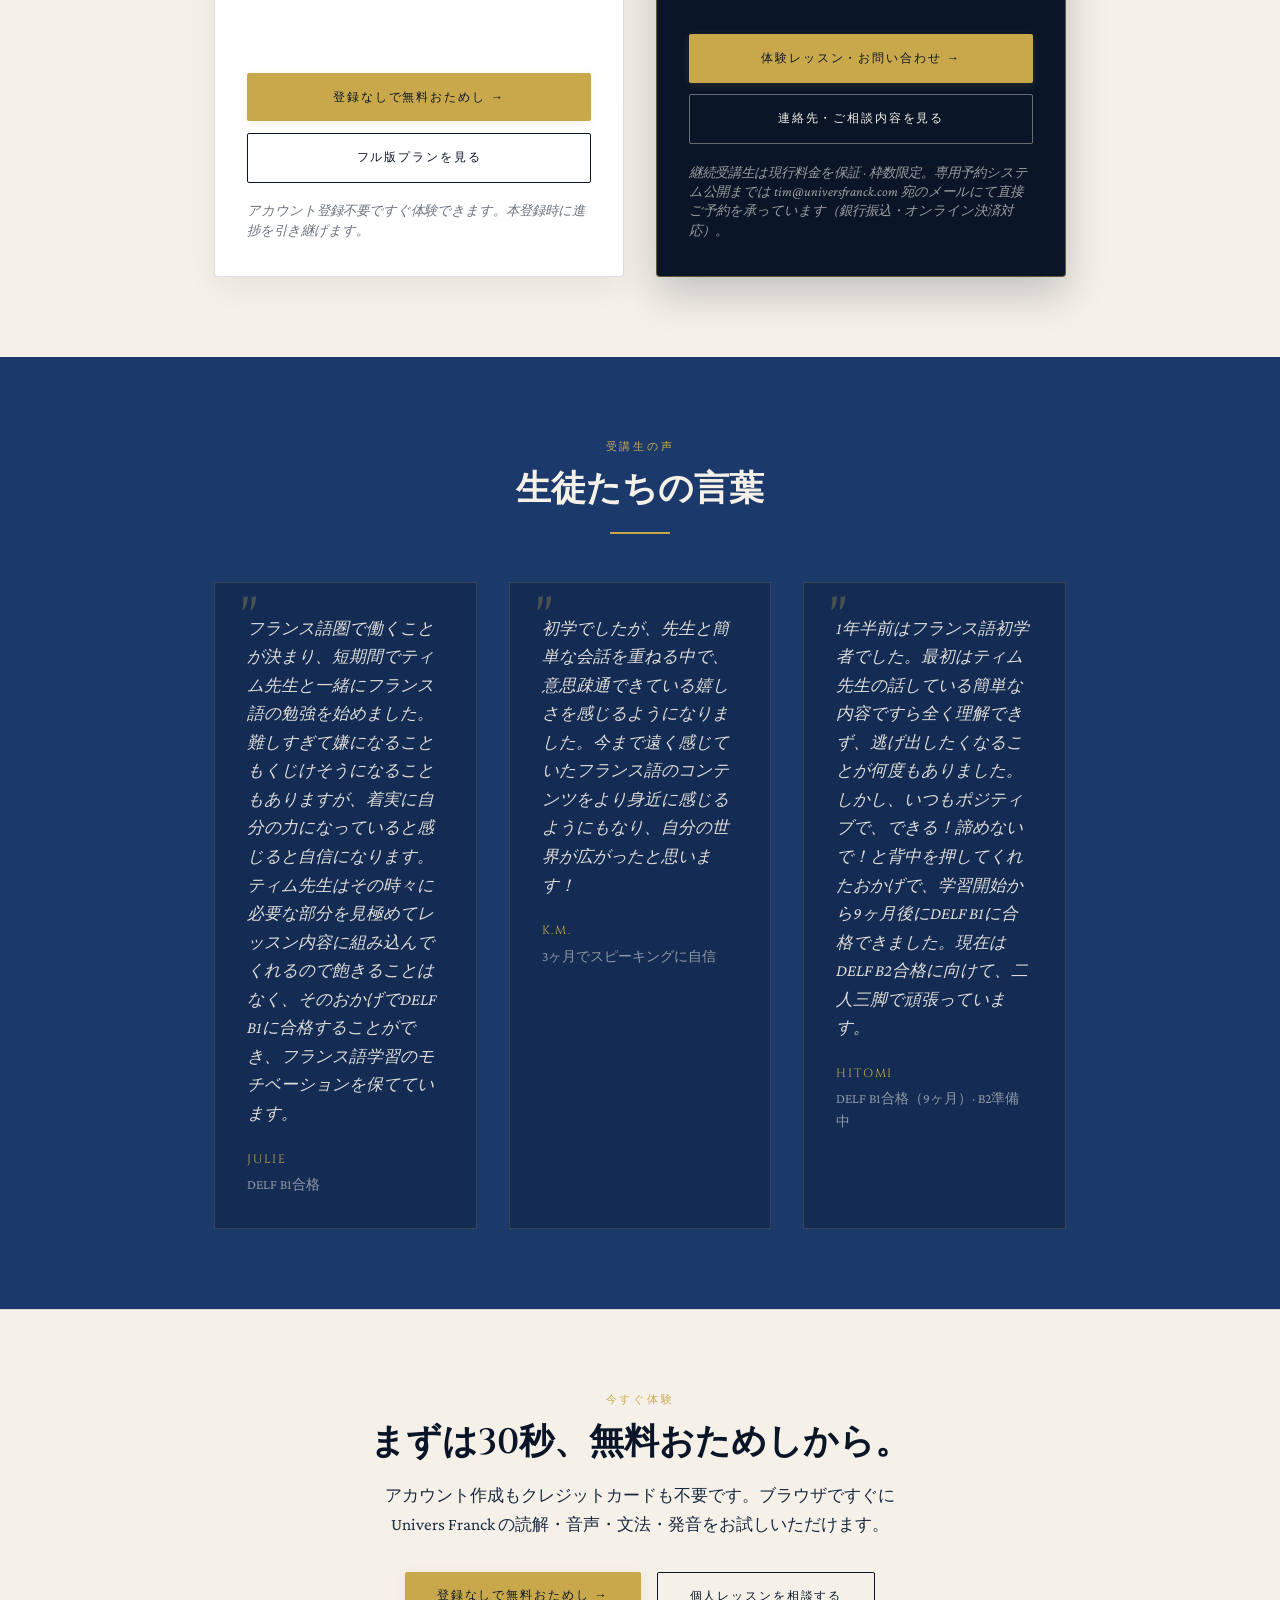
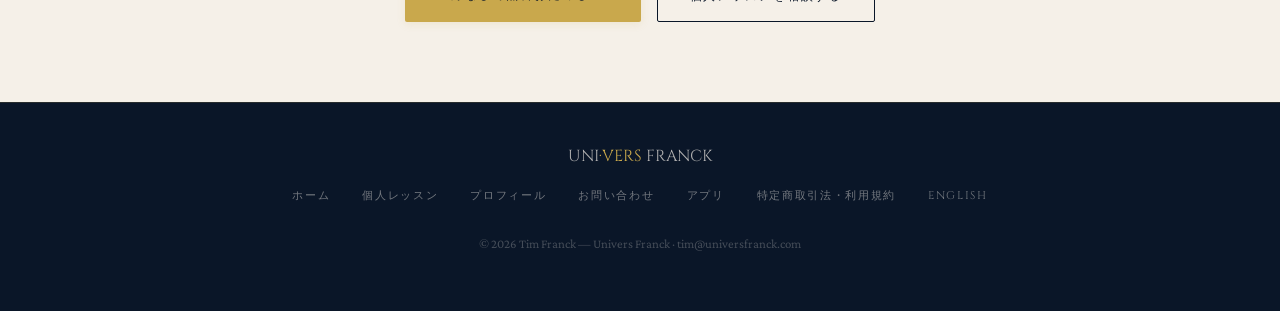
==== commit 36ebbdf8: "Changement nom" ====
--- a/jp/index.html
+++ b/jp/index.html
@@ -1,5 +1,5 @@
 <!DOCTYPE html>
-<!-- © 2026 Timothy GBOY (Tim Franck) — Univers Franck. All rights reserved. -->
+<!-- © 2026 Tim Franck — Univers Franck. All rights reserved. -->
 <html lang="ja">
 <head>
   <meta charset="UTF-8" />
@@ -261,7 +261,7 @@
         <li><a href="legal.html">特定商取引法・利用規約</a></li>
         <li><a href="../index.html">English</a></li>
       </ul>
-      <p class="footer-copy">© 2026 Timothy GBOY (Tim Franck) — Univers Franck · tim@universfranck.com</p>
+      <p class="footer-copy">© 2026 Tim Franck — Univers Franck · tim@universfranck.com</p>
     </div>
   </footer>
 
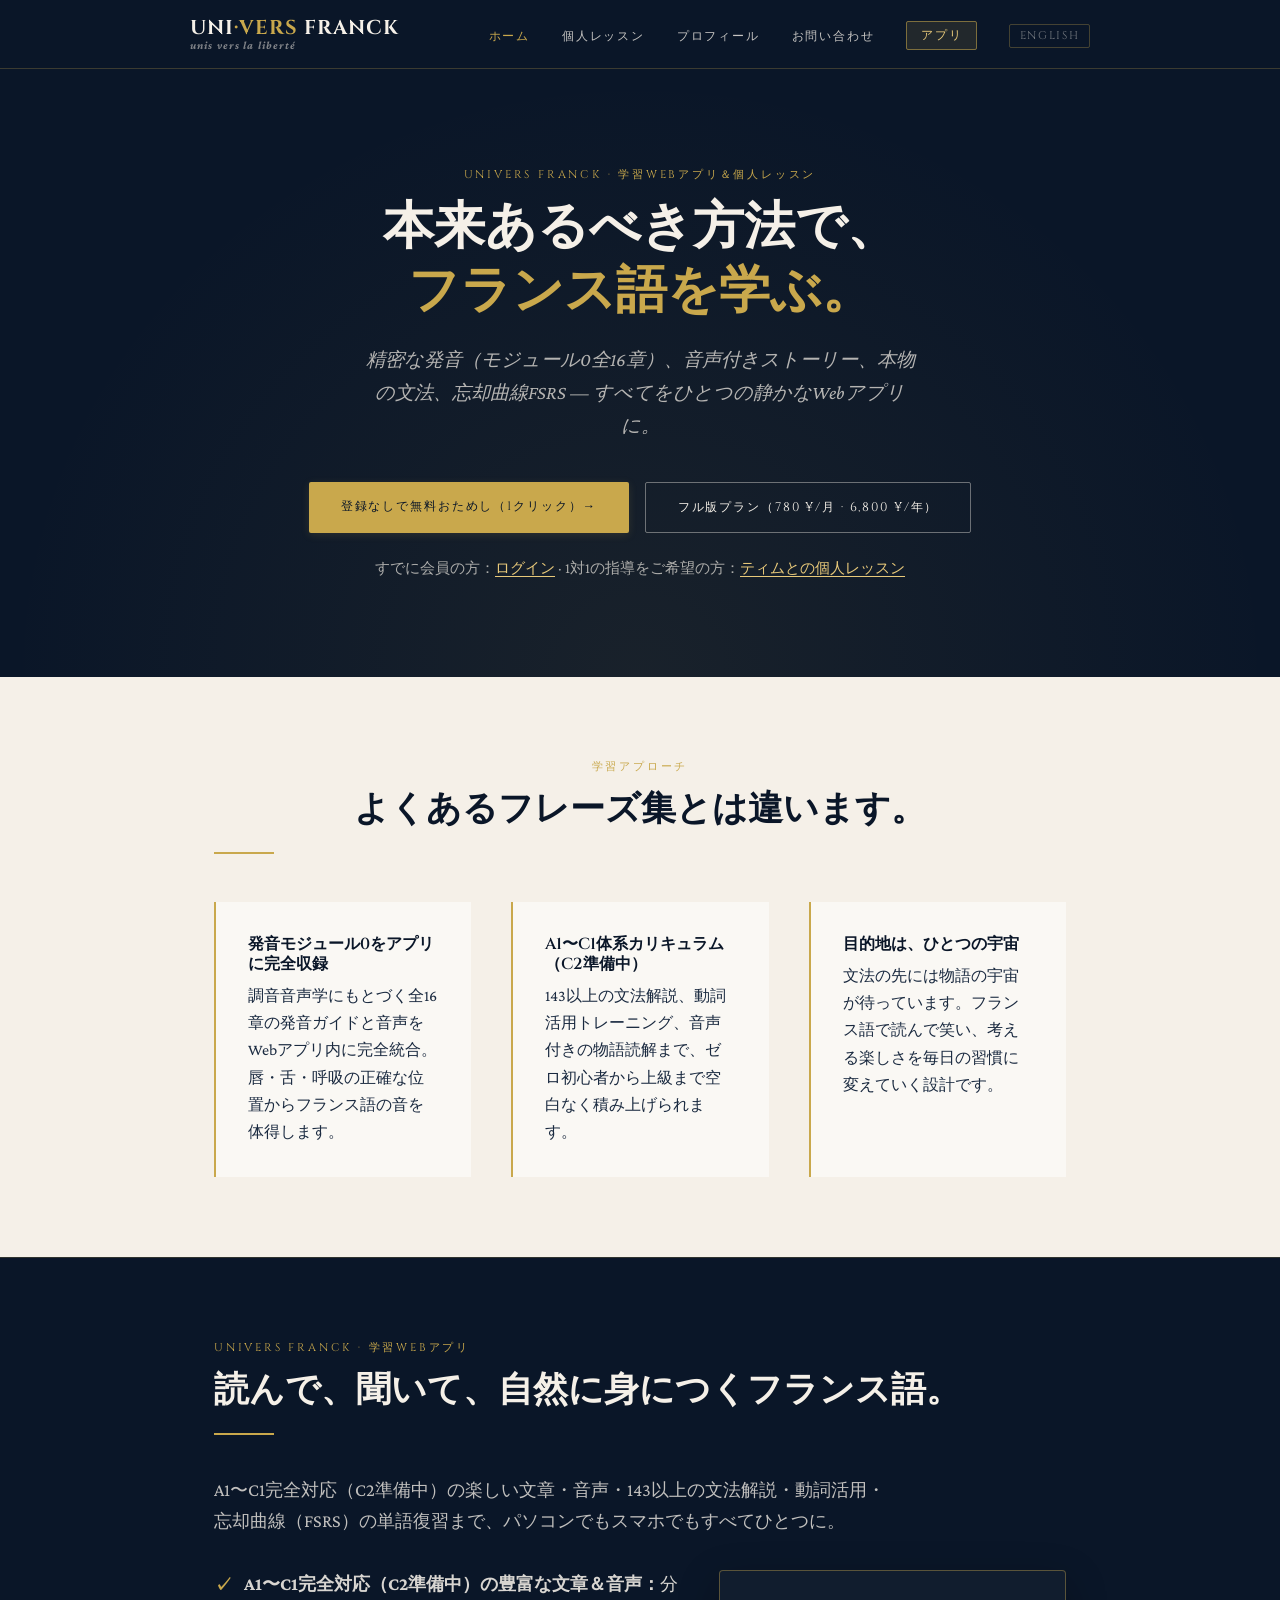
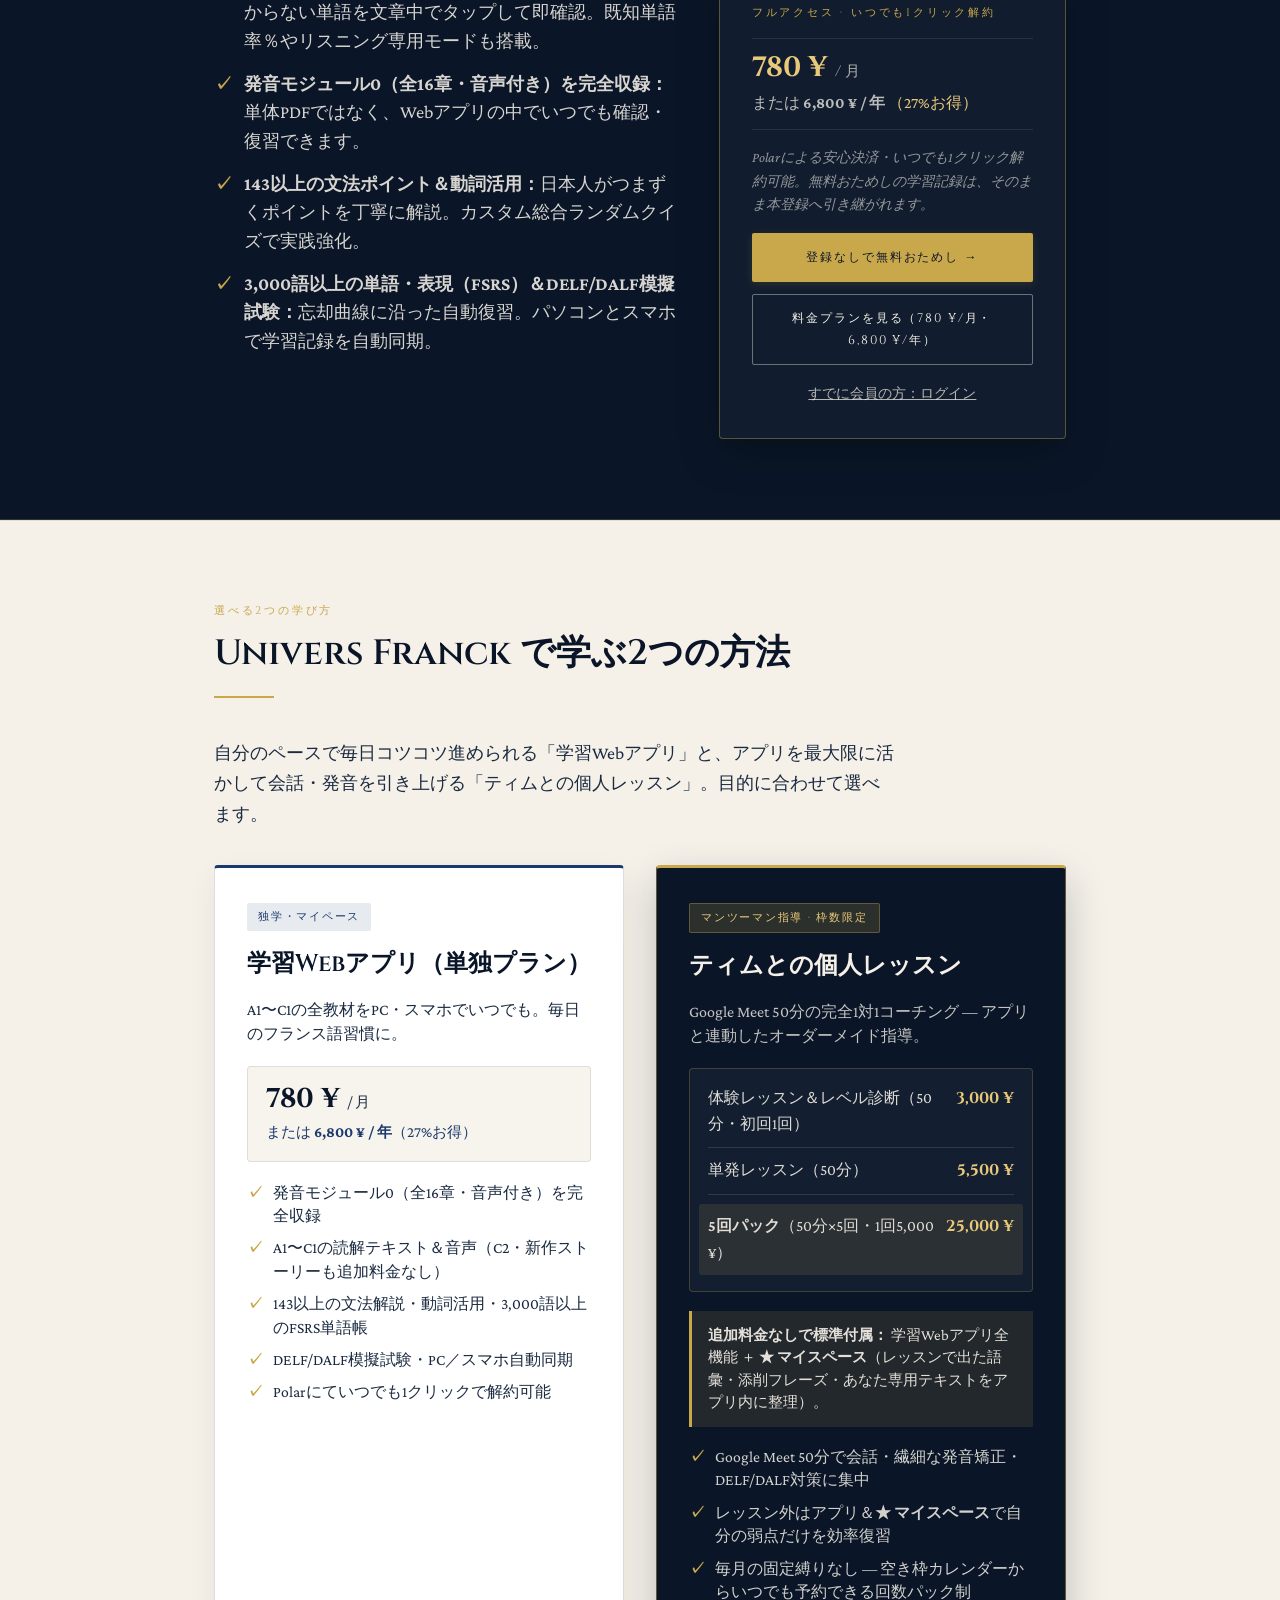
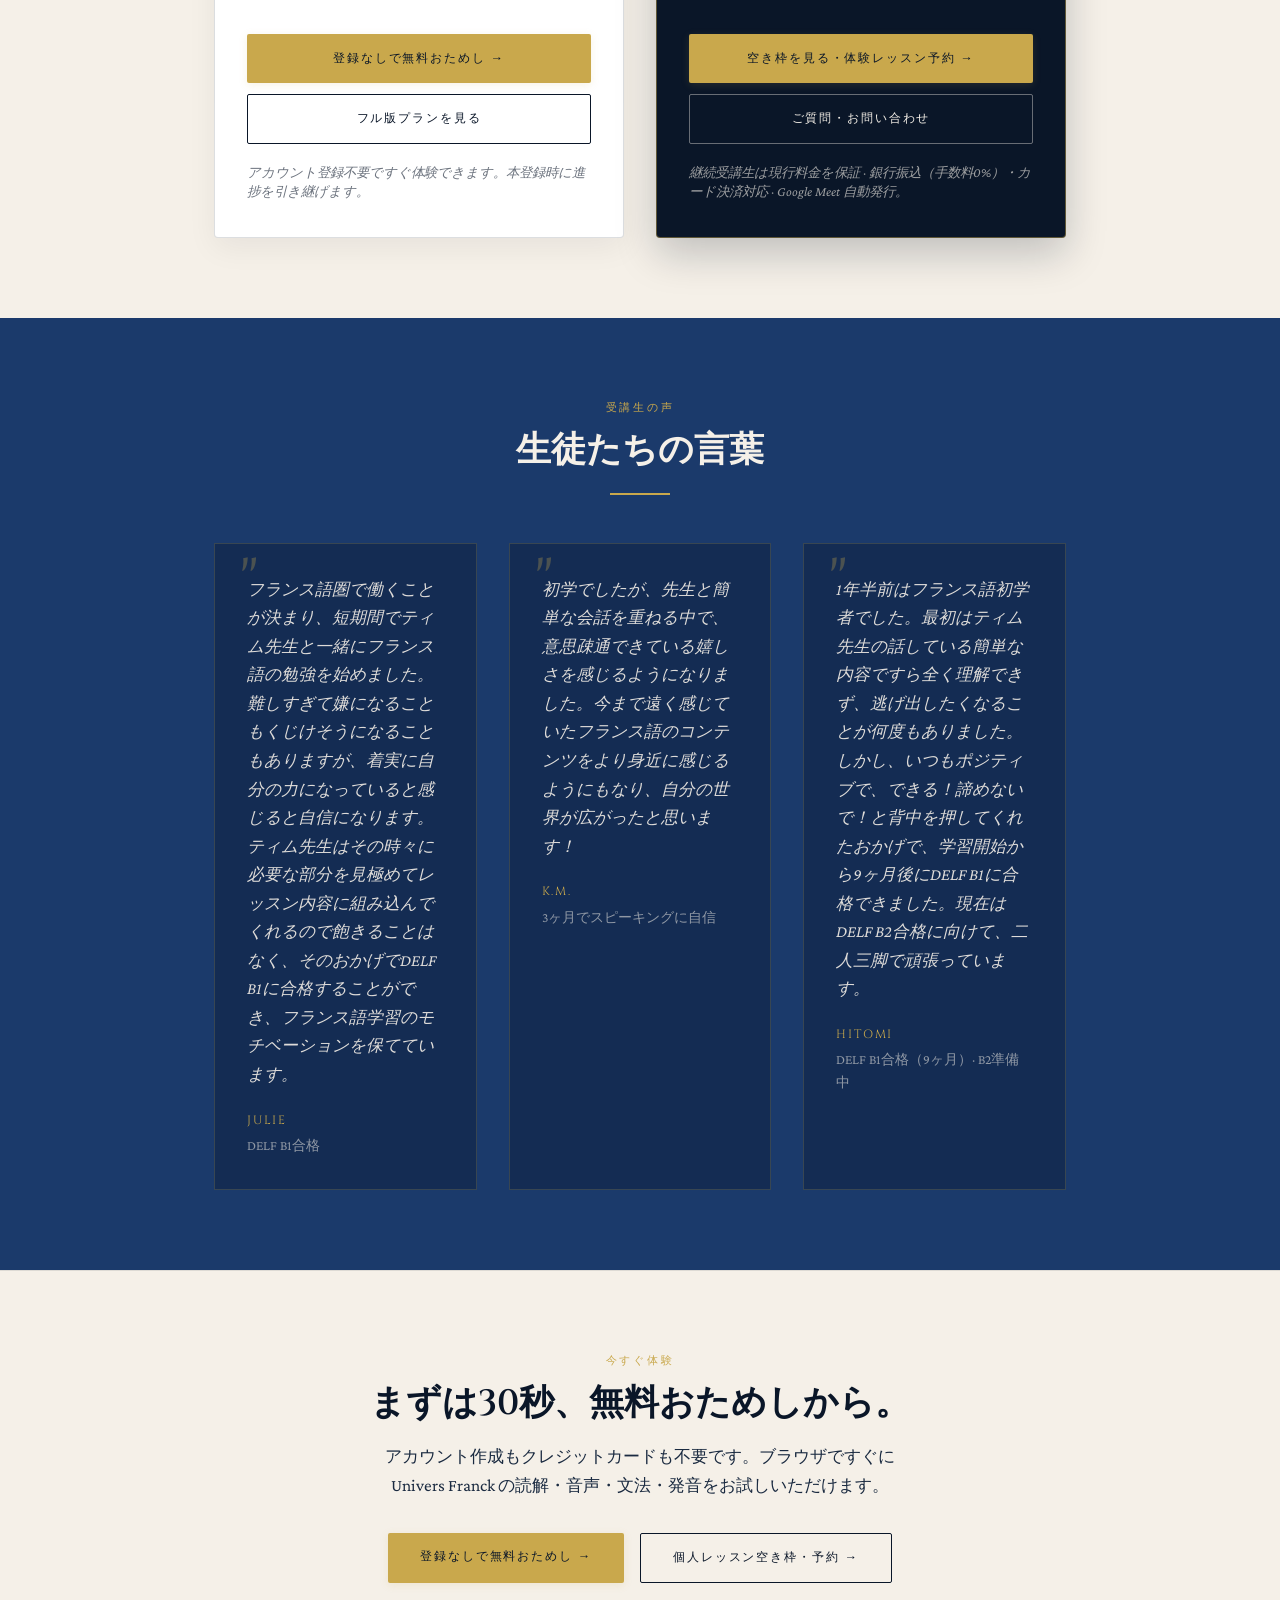
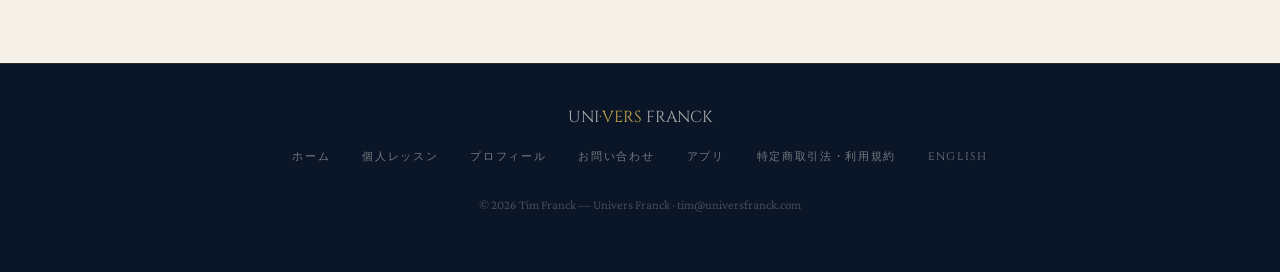
==== commit 8fb79dde: "paiement" ====
--- a/jp/index.html
+++ b/jp/index.html
@@ -168,16 +168,16 @@
           <div class="offer-price-box">
             <ul class="coaching-tiers">
               <li>
-                <span>体験レッスン＆レベル診断（50分・初回1回）</span>
-                <span class="coaching-tier-price">3,000 ¥</span>
+                <span>体験レッスン＆レベル診断（<span data-uf-duree>50</span>分・初回1回）</span>
+                <span class="coaching-tier-price" data-uf-price="essai">3,000 ¥</span>
               </li>
               <li>
-                <span>単発レッスン（50分）</span>
-                <span class="coaching-tier-price">5,500 ¥</span>
+                <span>単発レッスン（<span data-uf-duree>50</span>分）</span>
+                <span class="coaching-tier-price" data-uf-price="unite">5,500 ¥</span>
               </li>
               <li class="coaching-tier-highlight">
-                <span><strong>5回パック</strong>（50分×5回・3ヶ月有効・1回5,000 ¥）</span>
-                <span class="coaching-tier-price">25,000 ¥</span>
+                <span><strong>5回パック</strong>（<span data-uf-duree>50</span>分×5回・1回<span data-uf-price="pack5-unit">5,000 ¥</span>）</span>
+                <span class="coaching-tier-price" data-uf-price="pack5">25,000 ¥</span>
               </li>
             </ul>
           </div>
@@ -189,14 +189,14 @@
           <ul class="offer-list">
             <li><span class="offer-check">✓</span><span>Google Meet 50分で会話・繊細な発音矯正・DELF/DALF対策に集中</span></li>
             <li><span class="offer-check">✓</span><span>レッスン外はアプリ＆<strong>★ マイスペース</strong>で自分の弱点だけを効率復習</span></li>
-            <li><span class="offer-check">✓</span><span>毎月の固定縛りなし — 好きなペースで受けられる5回パック制</span></li>
+            <li><span class="offer-check">✓</span><span>毎月の固定縛りなし — 空き枠カレンダーからいつでも予約できる回数パック制</span></li>
           </ul>
 
           <div class="offer-actions">
-            <a href="mailto:tim@universfranck.com?subject=%E5%80%8B%E4%BA%BA%E3%83%AC%E3%83%83%E3%82%B9%E3%83%B3%E3%83%BB%E4%BD%93%E9%A8%93%E3%82%BB%E3%83%83%E3%82%B7%E3%83%A7%E3%83%B3%E3%81%AE%E3%81%8A%E5%95%8F%E3%81%84%E5%90%88%E3%82%8F%E3%81%9B" class="btn btn-primary">体験レッスン・お問い合わせ →</a>
-            <a href="contact.html" class="btn btn-secondary">連絡先・ご相談内容を見る</a>
-          </div>
-          <p class="offer-fine-print">継続受講生は現行料金を保証 · 枠数限定。専用予約システム公開までは tim@universfranck.com 宛のメールにて直接ご予約を承っています（銀行振込・オンライン決済対応）。</p>
+            <a href="https://univers-franck.web.app/?lang=ja#cours" class="btn btn-primary" target="_blank" rel="noopener">空き枠を見る・体験レッスン予約 →</a>
+            <a href="contact.html" class="btn btn-secondary">ご質問・お問い合わせ</a>
+          </div>
+          <p class="offer-fine-print">継続受講生は現行料金を保証 · 銀行振込（手数料0%）・カード決済対応 · Google Meet 自動発行。</p>
         </article>
 
       </div>
@@ -241,7 +241,7 @@
       <p>アカウント作成もクレジットカードも不要です。ブラウザですぐに Univers Franck の読解・音声・文法・発音をお試しいただけます。</p>
       <div class="final-cta-actions">
         <a href="https://univers-franck.web.app/decouverte.html?lang=ja" class="btn btn-primary" target="_blank" rel="noopener">登録なしで無料おためし →</a>
-        <a href="mailto:tim@universfranck.com?subject=%E5%80%8B%E4%BA%BA%E3%83%AC%E3%83%83%E3%82%B9%E3%83%B3%E3%81%AE%E3%81%94%E7%9B%B8%E8%AB%87" class="btn btn-outline">個人レッスンを相談する</a>
+        <a href="https://univers-franck.web.app/?lang=ja#cours" class="btn btn-outline" target="_blank" rel="noopener">個人レッスン空き枠・予約 →</a>
       </div>
     </div>
   </section>
@@ -266,5 +266,28 @@
   </footer>
 
   <script src="../js/main.js"></script>
+  <script>
+    (function () {
+      fetch('https://asia-northeast1-univers-franck.cloudfunctions.net/tarifsPublicsCours')
+        .then(function (r) { return r.ok ? r.json() : null; })
+        .then(function (d) {
+          if (!d || !d.ok || !d.tarifs || !d.tarifs.jpy) return;
+          var j = d.tarifs.jpy;
+          var fmt = function (n) { return Number(n).toLocaleString('ja-JP') + ' ¥'; };
+          var set = function (k, v) {
+            var el = document.querySelector('[data-uf-price="' + k + '"]');
+            if (el && v > 0) el.textContent = fmt(v);
+          };
+          set('essai', j.essai);
+          set('unite', j.unite);
+          set('pack5', j.pack5);
+          if (j.pack5 > 0) set('pack5-unit', Math.round(j.pack5 / 5));
+          if (d.dureeMin > 0) {
+            document.querySelectorAll('[data-uf-duree]').forEach(function (el) { el.textContent = d.dureeMin; });
+          }
+        })
+        .catch(function () {});
+    })();
+  </script>
 </body>
 </html>
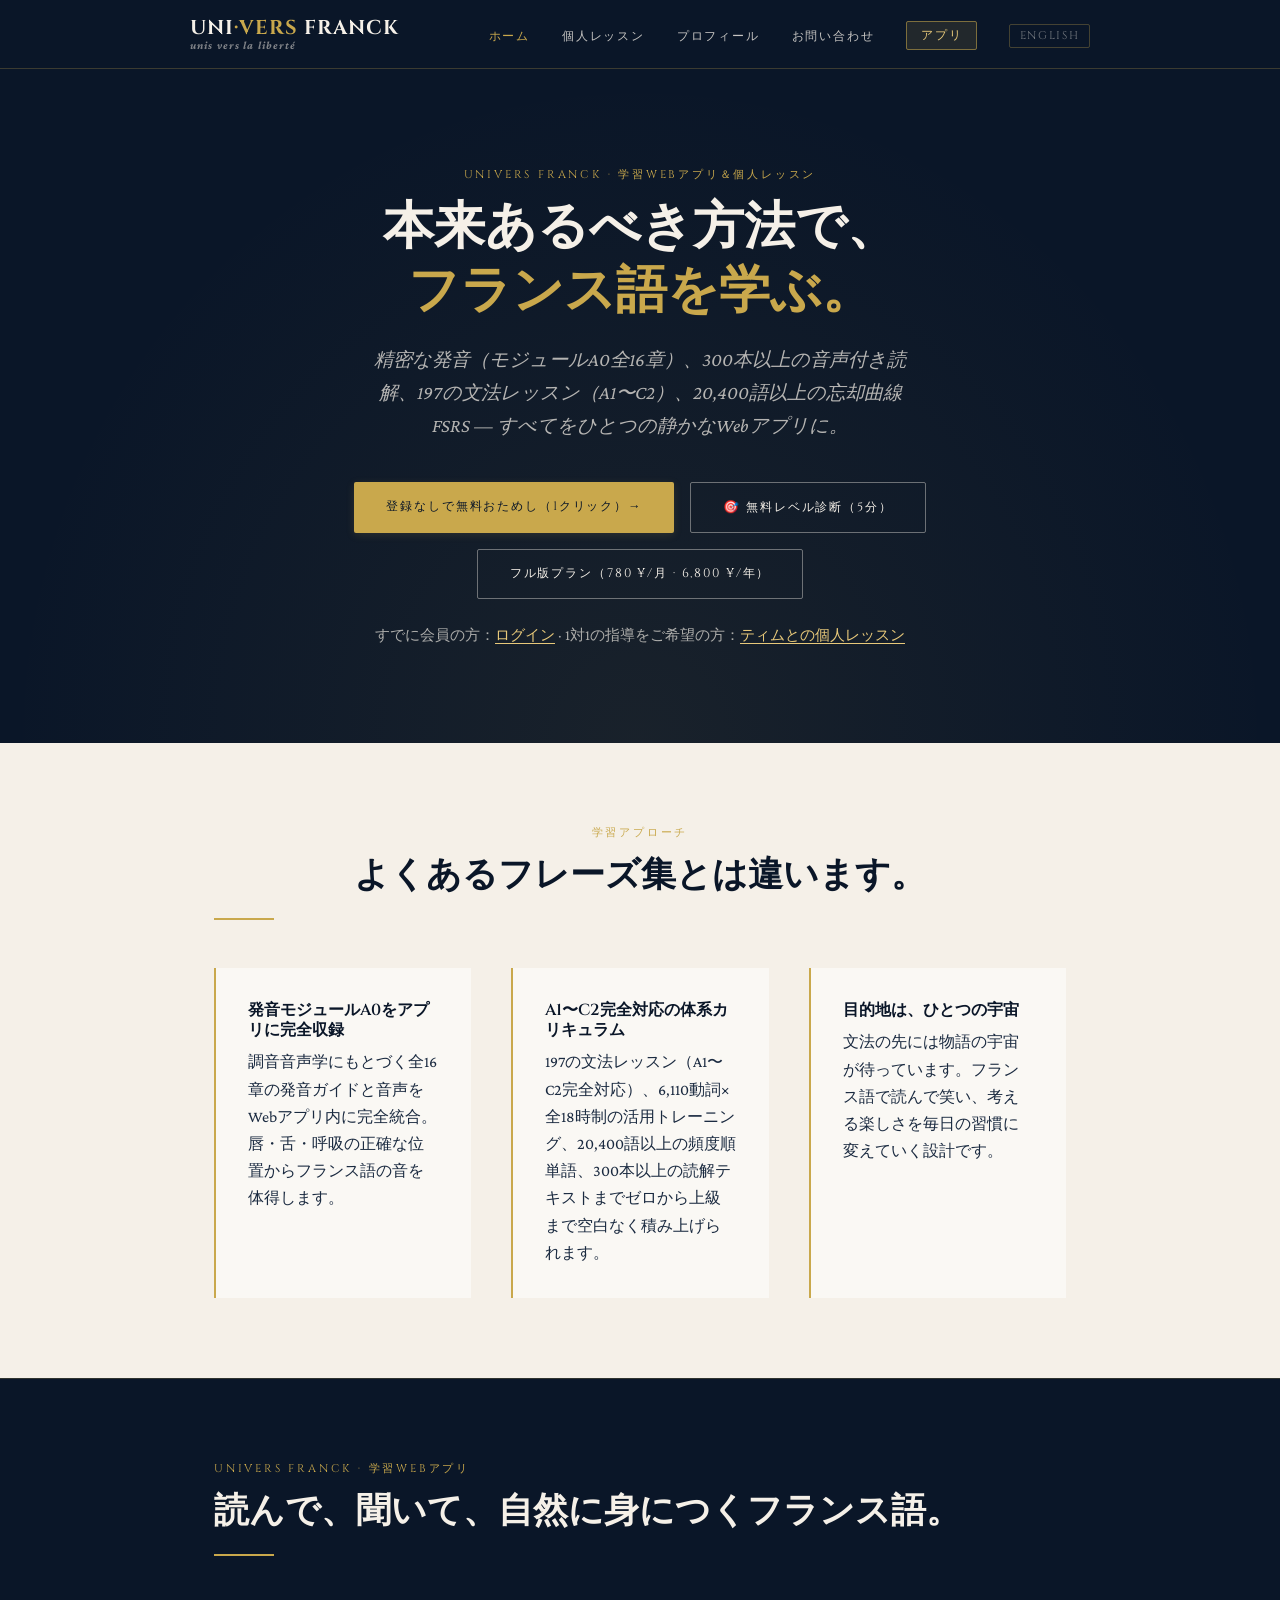
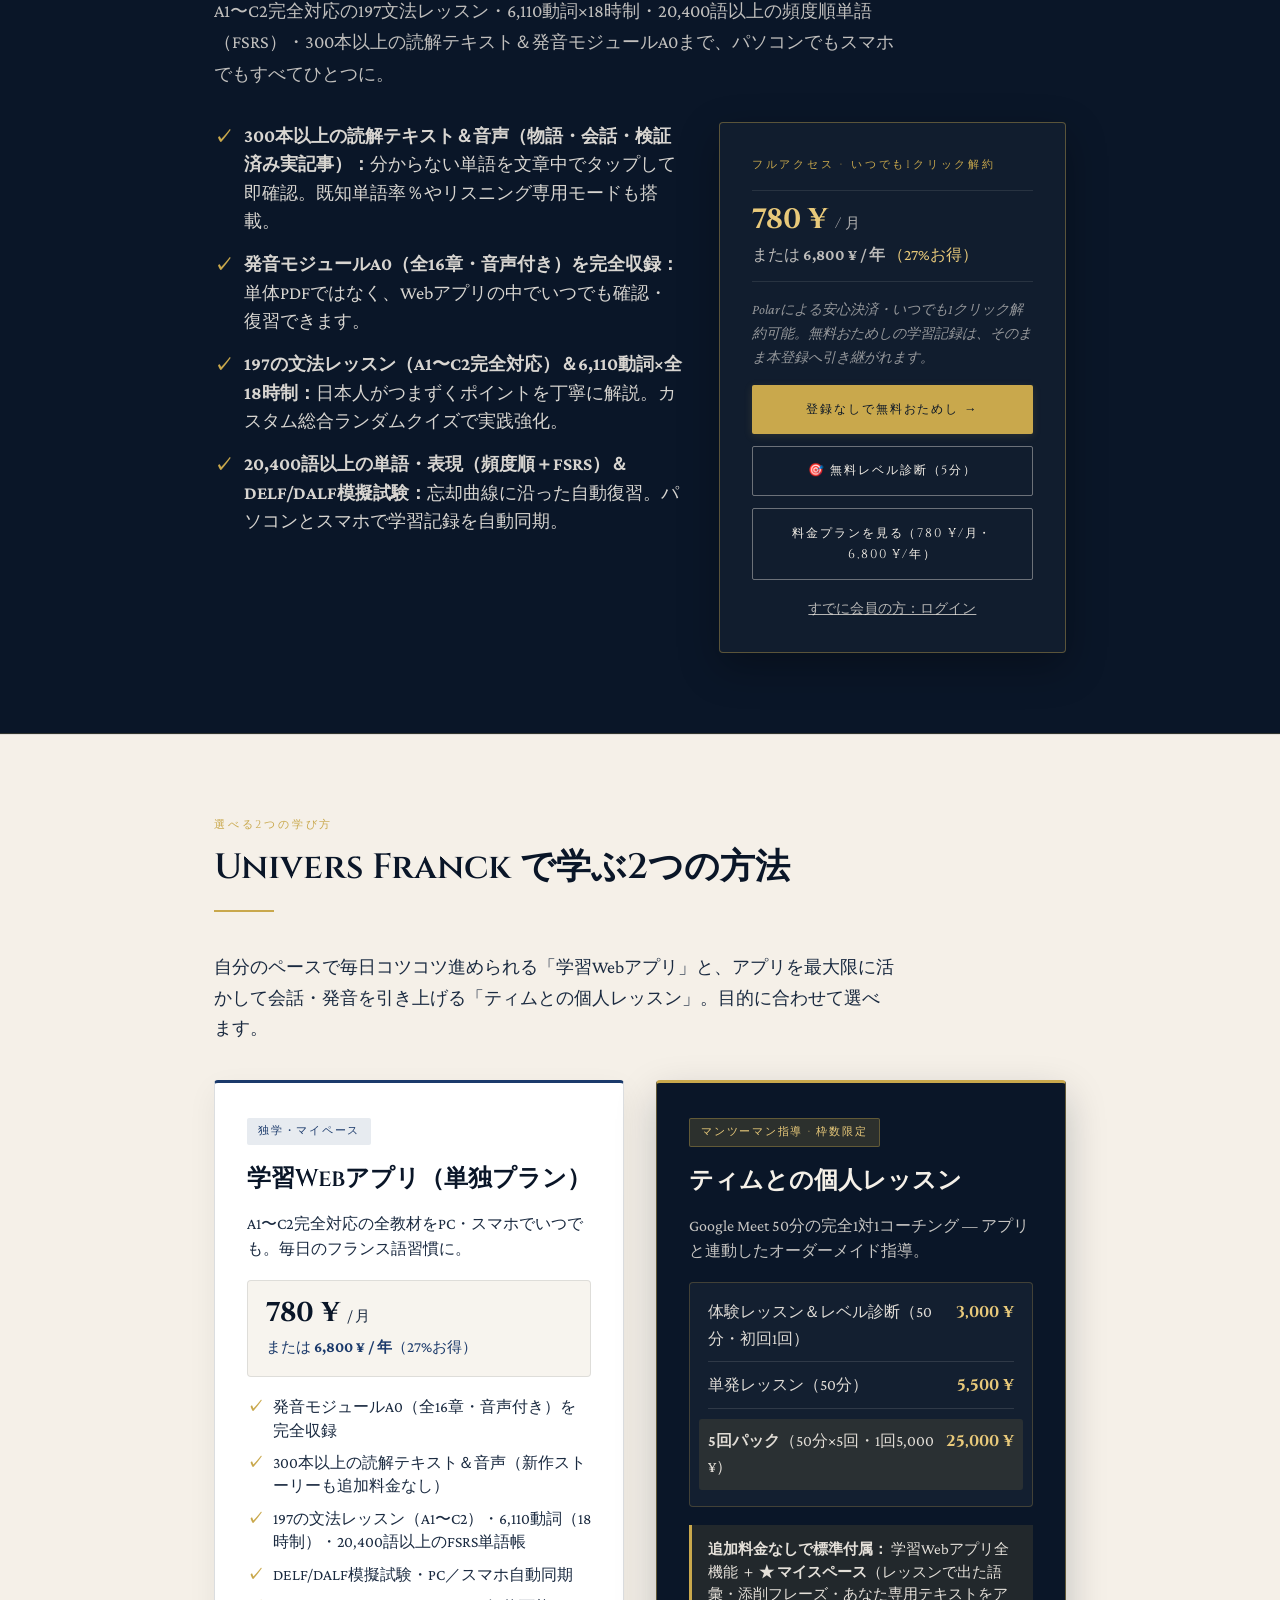
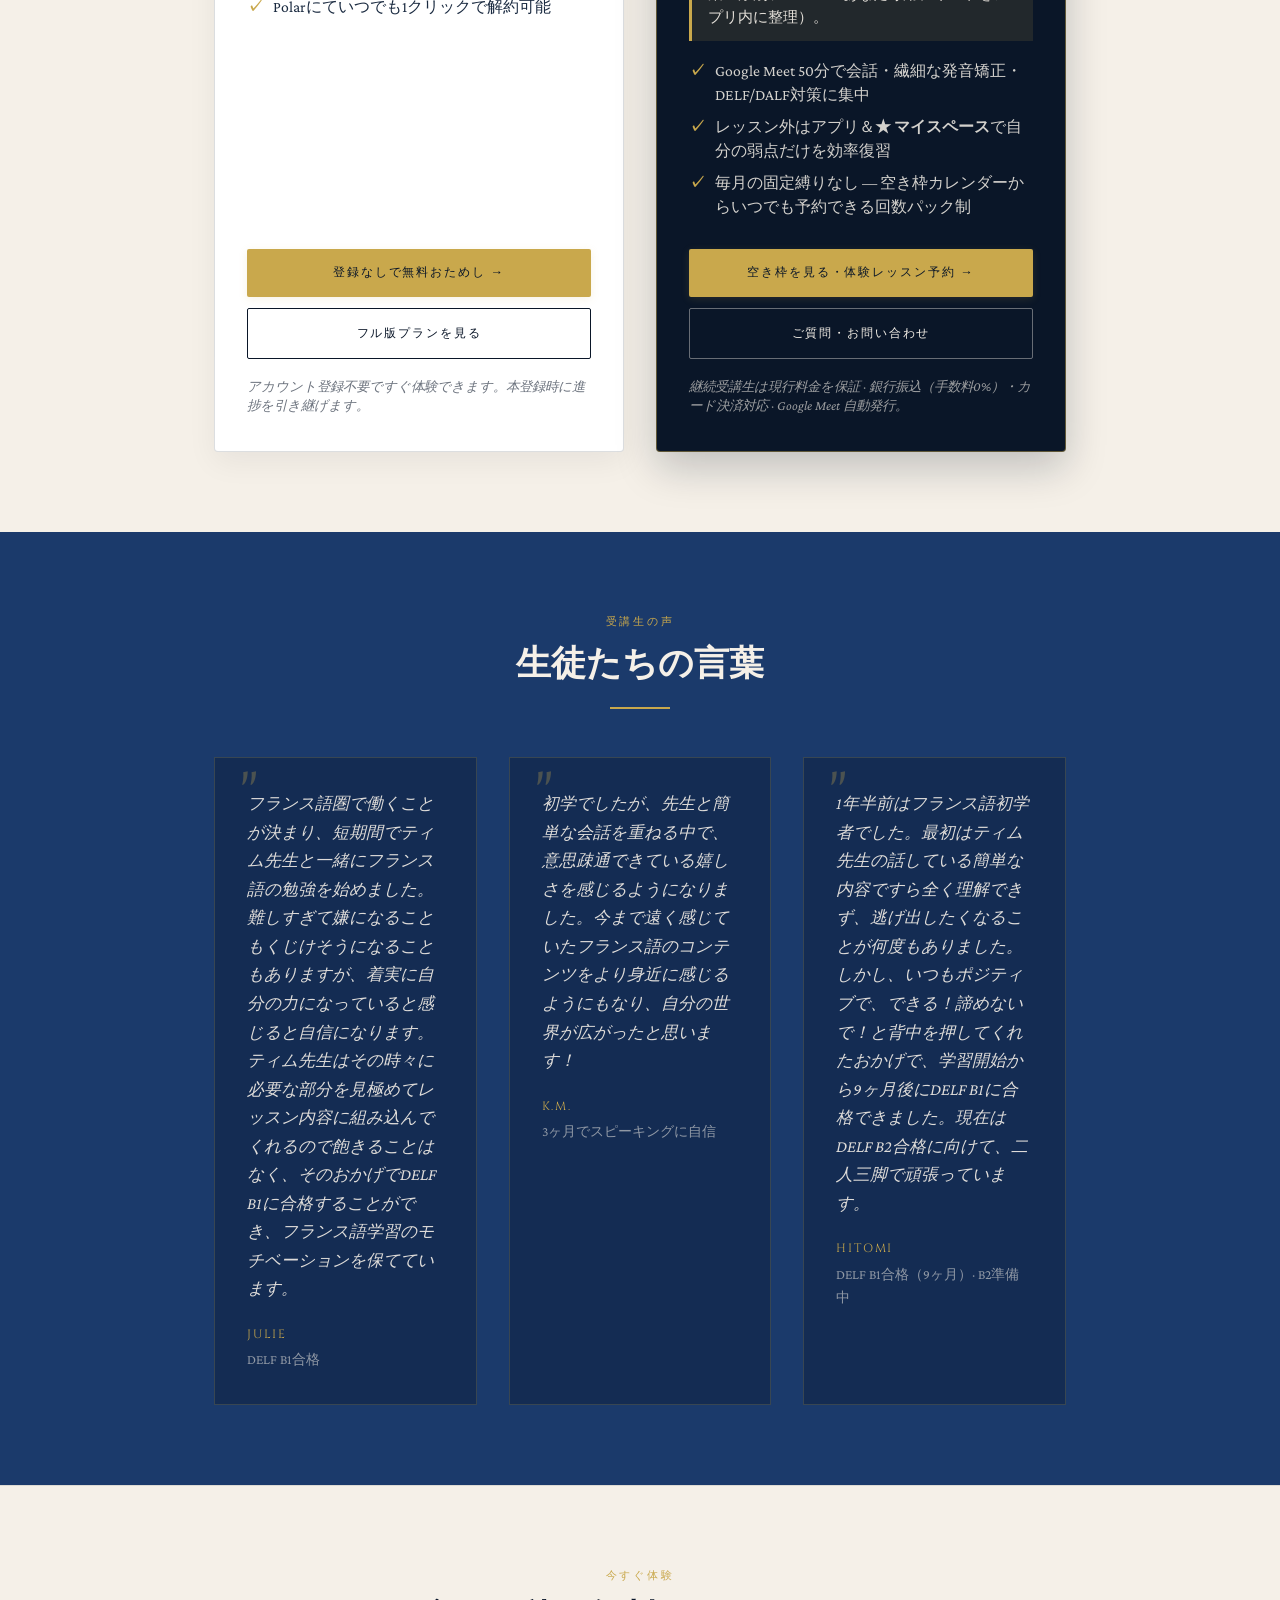
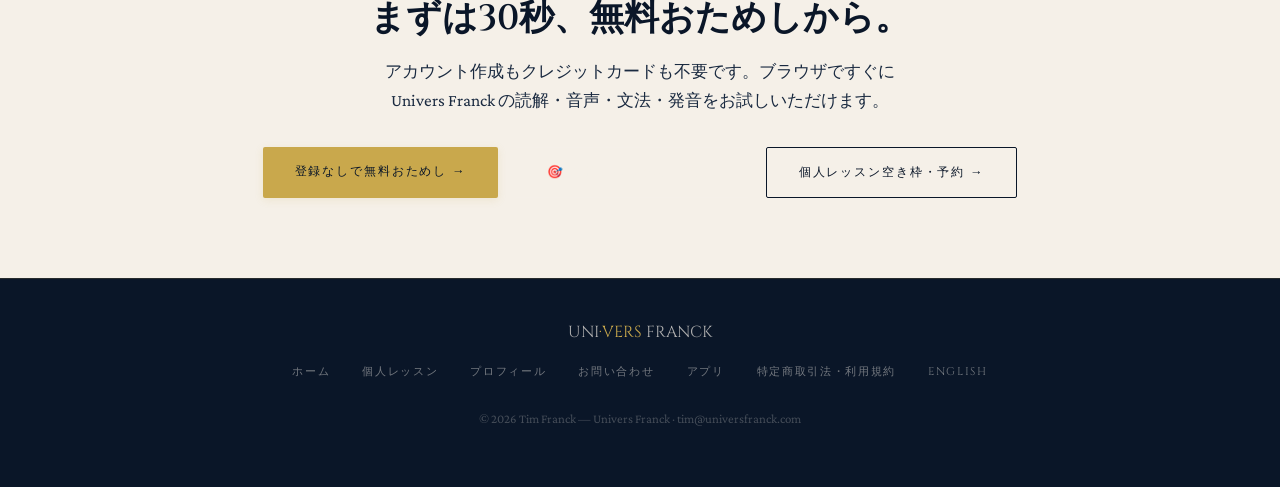
==== commit be0cb904: "NEON-2: vrais chiffres A1-C2 (197 lecons, 6110 verbes, 20400+ mots, 300+ textes), bouton Test 5 min," ====
--- a/jp/index.html
+++ b/jp/index.html
@@ -6,7 +6,7 @@
   <meta name="viewport" content="width=device-width, initial-scale=1.0" />
   <meta name="author" content="Tim Franck — Univers Franck" />
   <title>Univers Franck — フランス語学習Webアプリ＆ティムの個人レッスン</title>
-  <meta name="description" content="A1〜C1完全対応のフランス語学習Webアプリ（登録なしで無料おためし・発音モジュール0収録）と、Google Meet 50分の個人レッスン（アプリ＆★マイスペース込み）。" />
+  <meta name="description" content="A1〜C2完全対応のフランス語学習Webアプリ（197文法レッスン・6,110動詞×18時制・20,400語以上の単語・300本以上の読解テキスト・発音モジュールA0・無料レベル診断5分）とGoogle Meet個人レッスン。" />
 
   <!-- Open Graph / Social Sharing -->
   <meta property="og:type" content="website">
@@ -56,9 +56,10 @@
     <div class="container">
       <span class="section-label">Univers Franck · 学習Webアプリ＆個人レッスン</span>
       <h1>本来あるべき方法で、<br><em>フランス語を学ぶ。</em></h1>
-      <p class="hero-sub">精密な発音（モジュール0全16章）、音声付きストーリー、本物の文法、忘却曲線FSRS — すべてをひとつの静かなWebアプリに。</p>
+      <p class="hero-sub">精密な発音（モジュールA0全16章）、300本以上の音声付き読解、197の文法レッスン（A1〜C2）、20,400語以上の忘却曲線FSRS — すべてをひとつの静かなWebアプリに。</p>
       <div class="hero-cta-group">
         <a href="https://univers-franck.web.app/decouverte.html?lang=ja" class="btn btn-primary" target="_blank" rel="noopener">登録なしで無料おためし（1クリック）→</a>
+        <a href="https://univers-franck.web.app/decouverte.html?lang=ja#/niveau" class="btn btn-secondary" target="_blank" rel="noopener">🎯 無料レベル診断（5分）</a>
         <a href="https://univers-franck.web.app/?lang=ja#offre" class="btn btn-secondary" target="_blank" rel="noopener">フル版プラン（780 ¥/月 · 6,800 ¥/年）</a>
       </div>
       <p class="hero-meta-note">
@@ -75,12 +76,12 @@
       <div class="section-divider"></div>
       <div class="pitch-grid">
         <div class="pitch-card">
-          <h3>発音モジュール0をアプリに完全収録</h3>
+          <h3>発音モジュールA0をアプリに完全収録</h3>
           <p>調音音声学にもとづく全16章の発音ガイドと音声をWebアプリ内に完全統合。唇・舌・呼吸の正確な位置からフランス語の音を体得します。</p>
         </div>
         <div class="pitch-card">
-          <h3>A1〜C1体系カリキュラム（C2準備中）</h3>
-          <p>143以上の文法解説、動詞活用トレーニング、音声付きの物語読解まで、ゼロ初心者から上級まで空白なく積み上げられます。</p>
+          <h3>A1〜C2完全対応の体系カリキュラム</h3>
+          <p>197の文法レッスン（A1〜C2完全対応）、6,110動詞×全18時制の活用トレーニング、20,400語以上の頻度順単語、300本以上の読解テキストまでゼロから上級まで空白なく積み上げられます。</p>
         </div>
         <div class="pitch-card">
           <h3>目的地は、ひとつの宇宙</h3>
@@ -96,14 +97,14 @@
       <span class="section-label">Univers Franck · 学習Webアプリ</span>
       <h2>読んで、聞いて、自然に身につくフランス語。</h2>
       <div class="section-divider"></div>
-      <p class="app-showcase-lead">A1〜C1完全対応（C2準備中）の楽しい文章・音声・143以上の文法解説・動詞活用・忘却曲線（FSRS）の単語復習まで、パソコンでもスマホでもすべてひとつに。</p>
+      <p class="app-showcase-lead">A1〜C2完全対応の197文法レッスン・6,110動詞×18時制・20,400語以上の頻度順単語（FSRS）・300本以上の読解テキスト＆発音モジュールA0まで、パソコンでもスマホでもすべてひとつに。</p>
 
       <div class="app-showcase-grid">
         <ul class="app-feature-list">
-          <li><span class="app-feature-check">✓</span><span><strong>A1〜C1完全対応（C2準備中）の豊富な文章＆音声：</strong>分からない単語を文章中でタップして即確認。既知単語率％やリスニング専用モードも搭載。</span></li>
-          <li><span class="app-feature-check">✓</span><span><strong>発音モジュール0（全16章・音声付き）を完全収録：</strong>単体PDFではなく、Webアプリの中でいつでも確認・復習できます。</span></li>
-          <li><span class="app-feature-check">✓</span><span><strong>143以上の文法ポイント＆動詞活用：</strong>日本人がつまずくポイントを丁寧に解説。カスタム総合ランダムクイズで実践強化。</span></li>
-          <li><span class="app-feature-check">✓</span><span><strong>3,000語以上の単語・表現（FSRS）＆DELF/DALF模擬試験：</strong>忘却曲線に沿った自動復習。パソコンとスマホで学習記録を自動同期。</span></li>
+          <li><span class="app-feature-check">✓</span><span><strong>300本以上の読解テキスト＆音声（物語・会話・検証済み実記事）：</strong>分からない単語を文章中でタップして即確認。既知単語率％やリスニング専用モードも搭載。</span></li>
+          <li><span class="app-feature-check">✓</span><span><strong>発音モジュールA0（全16章・音声付き）を完全収録：</strong>単体PDFではなく、Webアプリの中でいつでも確認・復習できます。</span></li>
+          <li><span class="app-feature-check">✓</span><span><strong>197の文法レッスン（A1〜C2完全対応）＆6,110動詞×全18時制：</strong>日本人がつまずくポイントを丁寧に解説。カスタム総合ランダムクイズで実践強化。</span></li>
+          <li><span class="app-feature-check">✓</span><span><strong>20,400語以上の単語・表現（頻度順＋FSRS）＆DELF/DALF模擬試験：</strong>忘却曲線に沿った自動復習。パソコンとスマホで学習記録を自動同期。</span></li>
         </ul>
 
         <div class="app-showcase-card">
@@ -115,6 +116,7 @@
           <p class="app-price-note">Polarによる安心決済・いつでも1クリック解約可能。無料おためしの学習記録は、そのまま本登録へ引き継がれます。</p>
           <div class="app-showcase-actions">
             <a href="https://univers-franck.web.app/decouverte.html?lang=ja" class="btn btn-primary" target="_blank" rel="noopener">登録なしで無料おためし →</a>
+            <a href="https://univers-franck.web.app/decouverte.html?lang=ja#/niveau" class="btn btn-secondary" target="_blank" rel="noopener">🎯 無料レベル診断（5分）</a>
             <a href="https://univers-franck.web.app/?lang=ja#offre" class="btn btn-secondary" target="_blank" rel="noopener">料金プランを見る（780 ¥/月・6,800 ¥/年）</a>
             <a href="https://univers-franck.web.app/?lang=ja" style="text-align: center; font-size: 0.9rem; color: rgba(245,240,232,0.72); text-decoration: underline; margin-top: 0.25rem;" target="_blank" rel="noopener">すでに会員の方：ログイン</a>
           </div>
@@ -137,7 +139,7 @@
         <article class="offer-card">
           <span class="offer-badge">独学・マイペース</span>
           <h3>学習Webアプリ（単独プラン）</h3>
-          <p class="offer-subtitle">A1〜C1の全教材をPC・スマホでいつでも。毎日のフランス語習慣に。</p>
+          <p class="offer-subtitle">A1〜C2完全対応の全教材をPC・スマホでいつでも。毎日のフランス語習慣に。</p>
 
           <div class="offer-price-box">
             <div class="offer-price-headline">780 ¥ <span>/ 月</span></div>
@@ -145,9 +147,9 @@
           </div>
 
           <ul class="offer-list">
-            <li><span class="offer-check">✓</span><span>発音モジュール0（全16章・音声付き）を完全収録</span></li>
-            <li><span class="offer-check">✓</span><span>A1〜C1の読解テキスト＆音声（C2・新作ストーリーも追加料金なし）</span></li>
-            <li><span class="offer-check">✓</span><span>143以上の文法解説・動詞活用・3,000語以上のFSRS単語帳</span></li>
+            <li><span class="offer-check">✓</span><span>発音モジュールA0（全16章・音声付き）を完全収録</span></li>
+            <li><span class="offer-check">✓</span><span>300本以上の読解テキスト＆音声（新作ストーリーも追加料金なし）</span></li>
+            <li><span class="offer-check">✓</span><span>197の文法レッスン（A1〜C2）・6,110動詞（18時制）・20,400語以上のFSRS単語帳</span></li>
             <li><span class="offer-check">✓</span><span>DELF/DALF模擬試験・PC／スマホ自動同期</span></li>
             <li><span class="offer-check">✓</span><span>Polarにていつでも1クリックで解約可能</span></li>
           </ul>
@@ -241,6 +243,7 @@
       <p>アカウント作成もクレジットカードも不要です。ブラウザですぐに Univers Franck の読解・音声・文法・発音をお試しいただけます。</p>
       <div class="final-cta-actions">
         <a href="https://univers-franck.web.app/decouverte.html?lang=ja" class="btn btn-primary" target="_blank" rel="noopener">登録なしで無料おためし →</a>
+        <a href="https://univers-franck.web.app/decouverte.html?lang=ja#/niveau" class="btn btn-secondary" target="_blank" rel="noopener">🎯 無料レベル診断（5分）</a>
         <a href="https://univers-franck.web.app/?lang=ja#cours" class="btn btn-outline" target="_blank" rel="noopener">個人レッスン空き枠・予約 →</a>
       </div>
     </div>
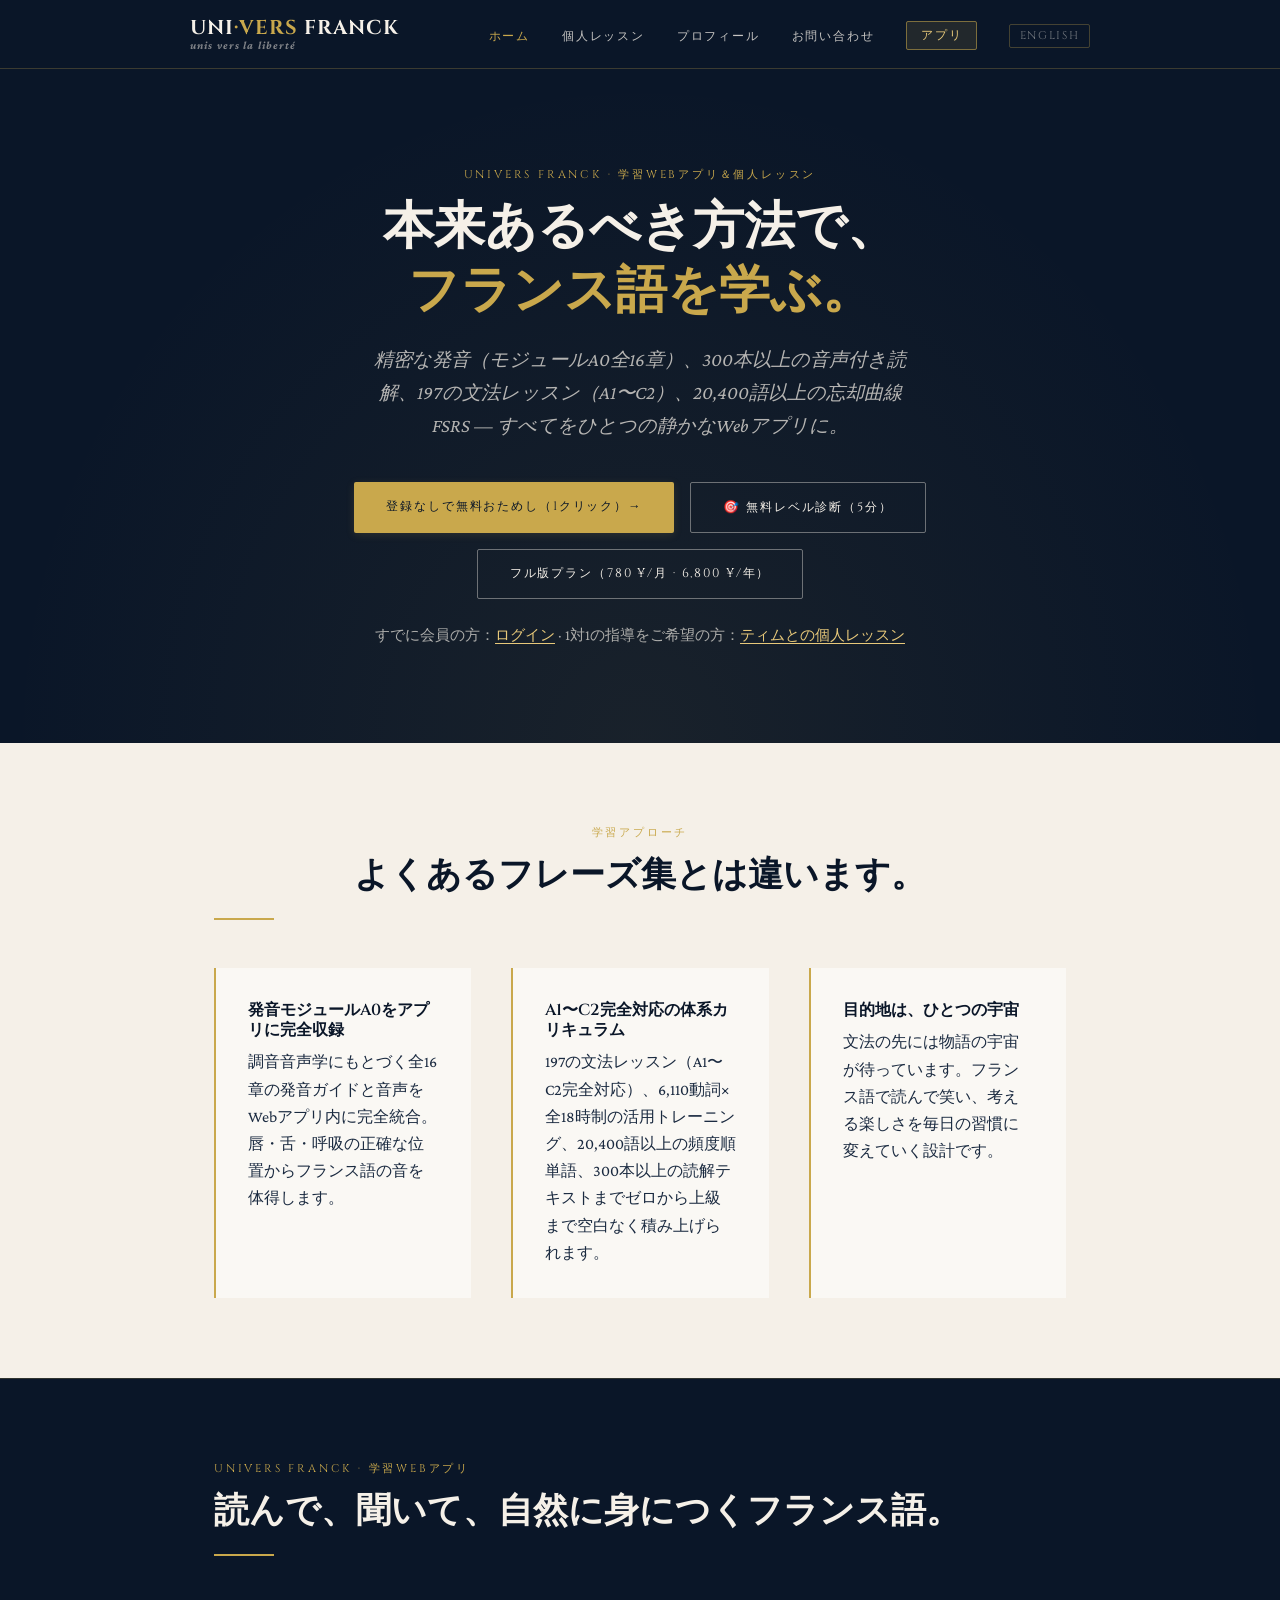
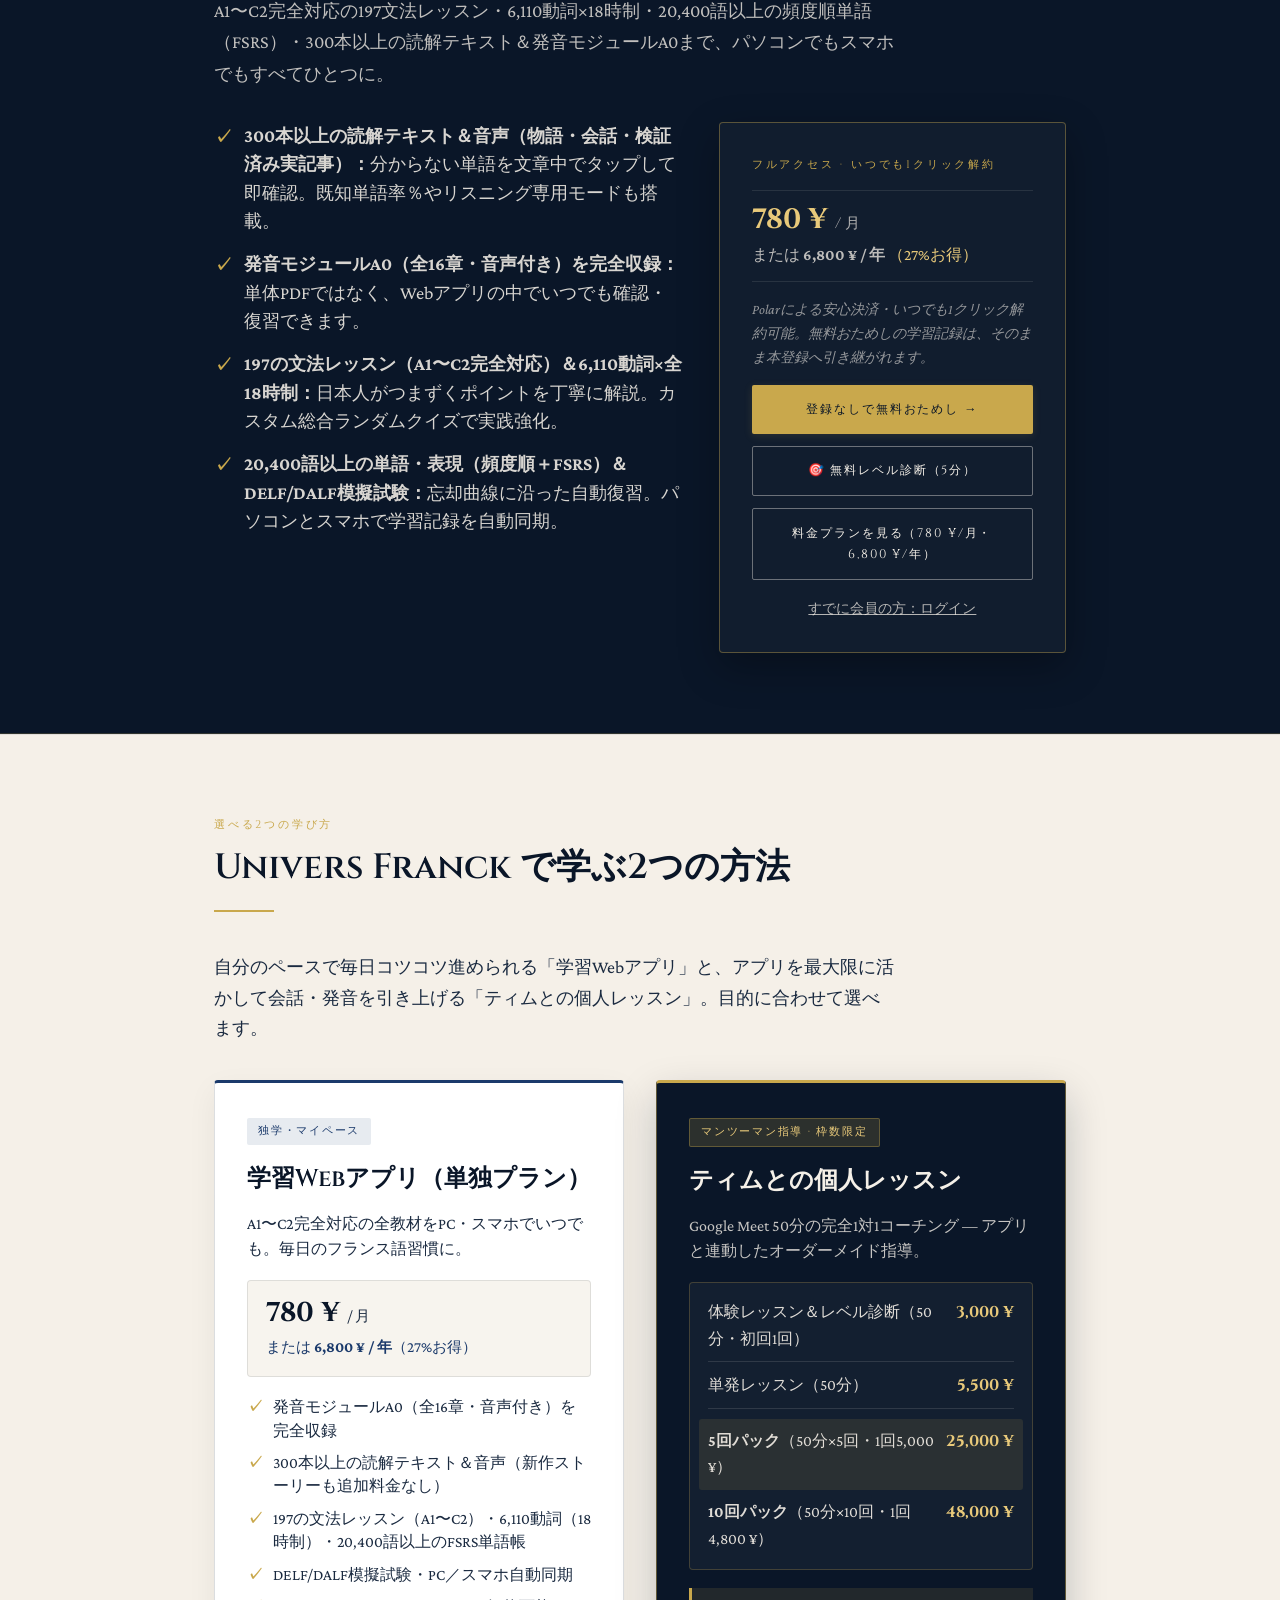
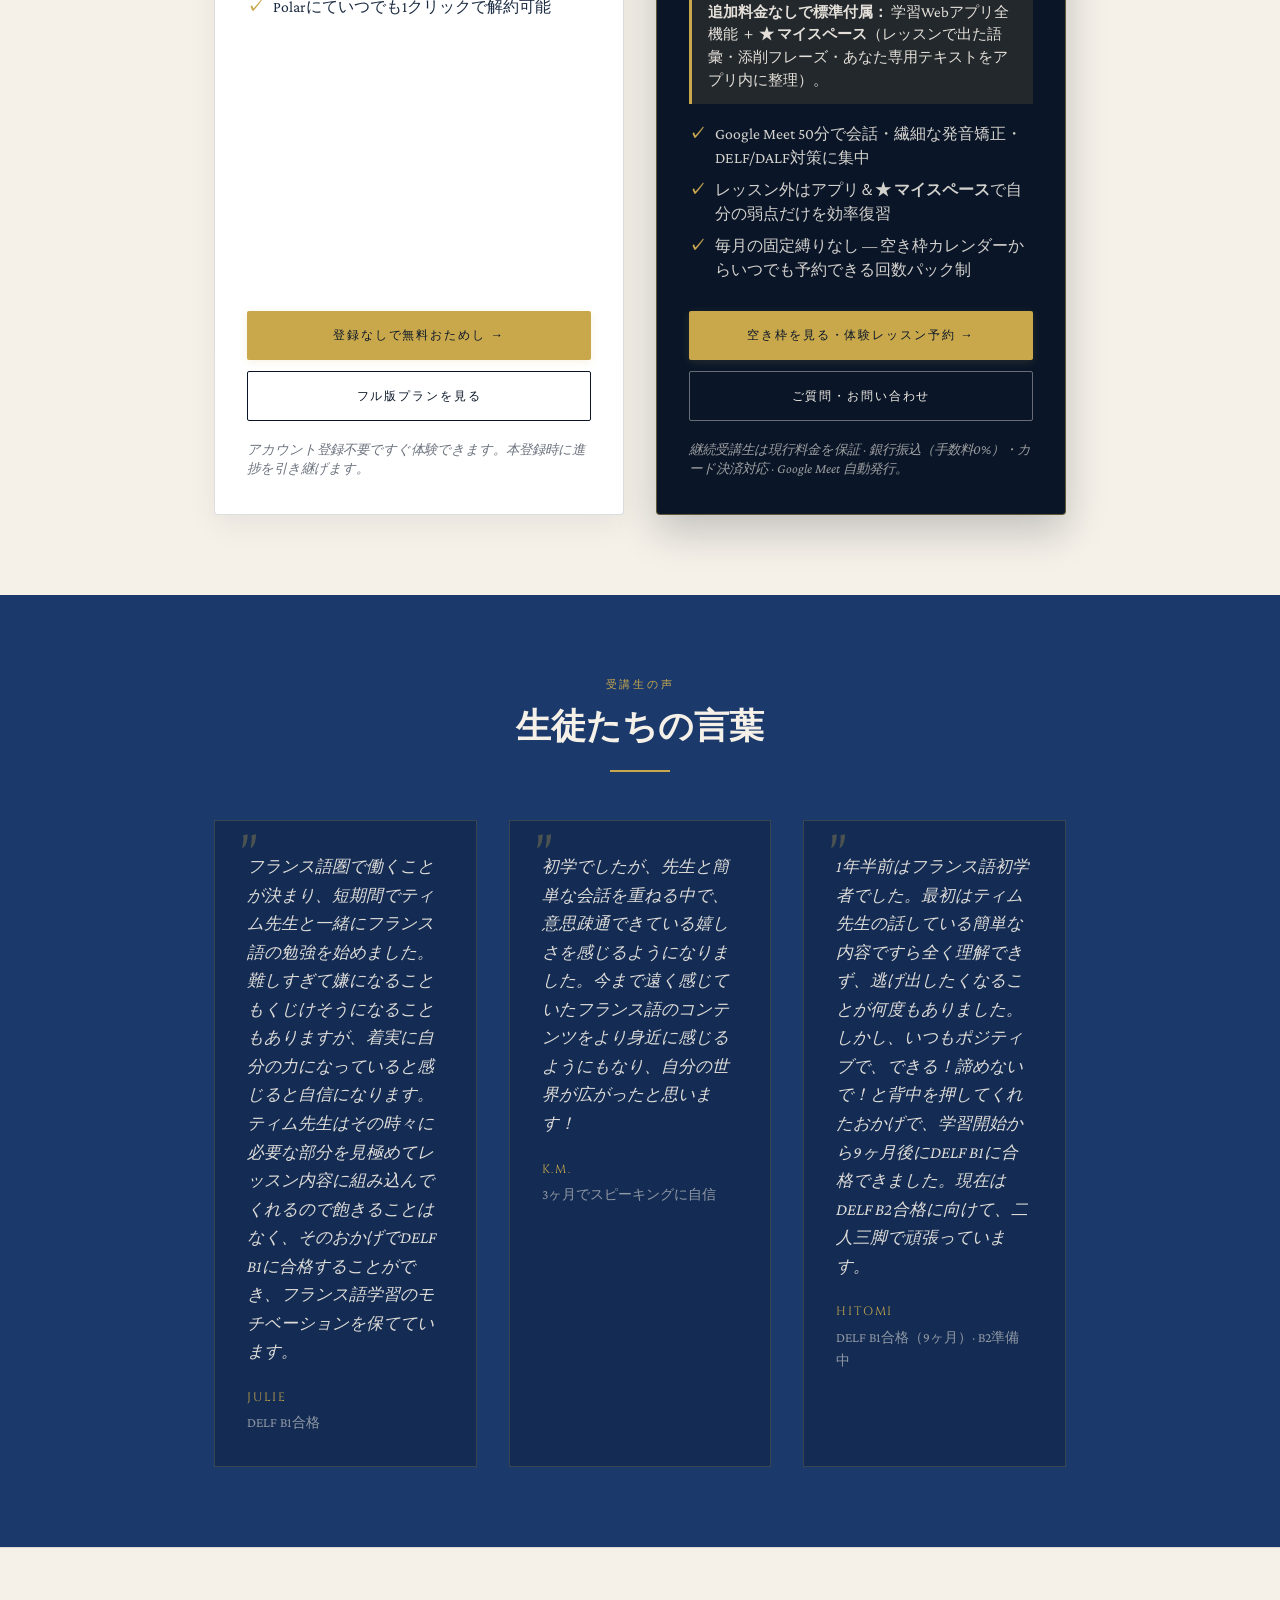
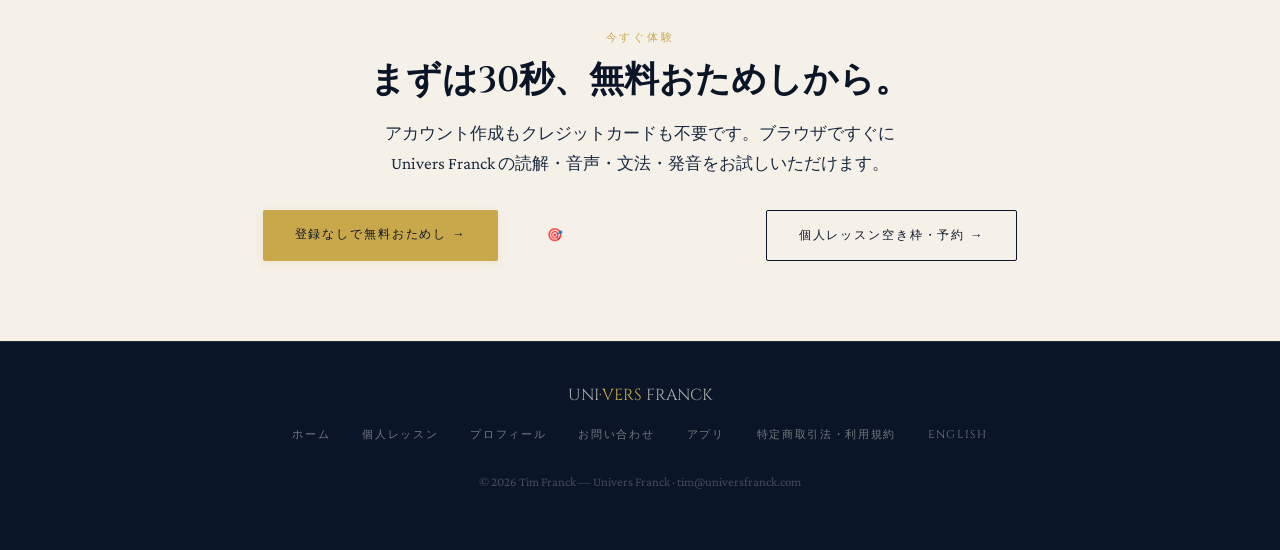
==== commit de121253: "Promo cours JPY dynamique (prix barre + date de fin) sur jp/index.html" ====
--- a/jp/index.html
+++ b/jp/index.html
@@ -168,6 +168,7 @@
           <p class="offer-subtitle">Google Meet 50分の完全1対1コーチング — アプリと連動したオーダーメイド指導。</p>
 
           <div class="offer-price-box">
+            <div data-uf-promo-banner style="display:none; margin-bottom:10px; padding:8px 12px; border-radius:8px; background:rgba(212,175,55,0.16); border:1px solid rgba(212,175,55,0.55); color:#f3d27a; font-size:0.88rem; font-weight:700;"></div>
             <ul class="coaching-tiers">
               <li>
                 <span>体験レッスン＆レベル診断（<span data-uf-duree>50</span>分・初回1回）</span>
@@ -181,6 +182,10 @@
                 <span><strong>5回パック</strong>（<span data-uf-duree>50</span>分×5回・1回<span data-uf-price="pack5-unit">5,000 ¥</span>）</span>
                 <span class="coaching-tier-price" data-uf-price="pack5">25,000 ¥</span>
               </li>
+              <li>
+                <span><strong>10回パック</strong>（<span data-uf-duree>50</span>分×10回・1回<span data-uf-price="pack10-unit">4,800 ¥</span>）</span>
+                <span class="coaching-tier-price" data-uf-price="pack10">48,000 ¥</span>
+              </li>
             </ul>
           </div>
 
@@ -271,20 +276,41 @@
   <script src="../js/main.js"></script>
   <script>
     (function () {
-      fetch('https://asia-northeast1-univers-franck.cloudfunctions.net/tarifsPublicsCours')
+      fetch('https://tarifspublicscours-befw6zeowa-an.a.run.app')
         .then(function (r) { return r.ok ? r.json() : null; })
         .then(function (d) {
           if (!d || !d.ok || !d.tarifs || !d.tarifs.jpy) return;
           var j = d.tarifs.jpy;
+          var p = (d.promo && d.promo.active && d.promo.monnaie === 'jpy') ? d.promo : null;
           var fmt = function (n) { return Number(n).toLocaleString('ja-JP') + ' ¥'; };
-          var set = function (k, v) {
+          var set = function (k, v, normal) {
             var el = document.querySelector('[data-uf-price="' + k + '"]');
-            if (el && v > 0) el.textContent = fmt(v);
+            if (!el || !(v > 0)) return;
+            if (normal && normal > v) {
+              el.innerHTML = '<del style="opacity:0.6;font-size:0.85em;margin-right:6px;">' + fmt(normal) + '</del><span>' + fmt(v) + '</span>';
+            } else {
+              el.textContent = fmt(v);
+            }
           };
           set('essai', j.essai);
-          set('unite', j.unite);
-          set('pack5', j.pack5);
-          if (j.pack5 > 0) set('pack5-unit', Math.round(j.pack5 / 5));
+          var uAct = (p && p.unite > 0 && p.unite < j.unite) ? p.unite : j.unite;
+          var p5Act = (p && p.pack5 > 0 && p.pack5 < j.pack5) ? p.pack5 : j.pack5;
+          var p10Act = (p && p.pack10 > 0 && p.pack10 < j.pack10) ? p.pack10 : j.pack10;
+          set('unite', uAct, uAct < j.unite ? j.unite : 0);
+          set('pack5', p5Act, p5Act < j.pack5 ? j.pack5 : 0);
+          set('pack10', p10Act, p10Act < j.pack10 ? j.pack10 : 0);
+          if (p5Act > 0) set('pack5-unit', Math.round(p5Act / 5));
+          if (p10Act > 0) set('pack10-unit', Math.round(p10Act / 10));
+          var banner = document.querySelector('[data-uf-promo-banner]');
+          if (banner && p && (uAct < j.unite || p5Act < j.pack5 || p10Act < j.pack10)) {
+            var finTxt = '';
+            if (p.fin && /^\d{4}-\d{2}-\d{2}$/.test(p.fin)) {
+              var parts = p.fin.split('-');
+              finTxt = Number(parts[0]) + '年' + Number(parts[1]) + '月' + Number(parts[2]) + '日まで';
+            }
+            banner.textContent = '🎉 ' + (p.libelle || '期間限定キャンペーン') + ' — ' + (finTxt ? finTxt + '特別価格' : 'ただいま特別価格');
+            banner.style.display = 'block';
+          }
           if (d.dureeMin > 0) {
             document.querySelectorAll('[data-uf-duree]').forEach(function (el) { el.textContent = d.dureeMin; });
           }
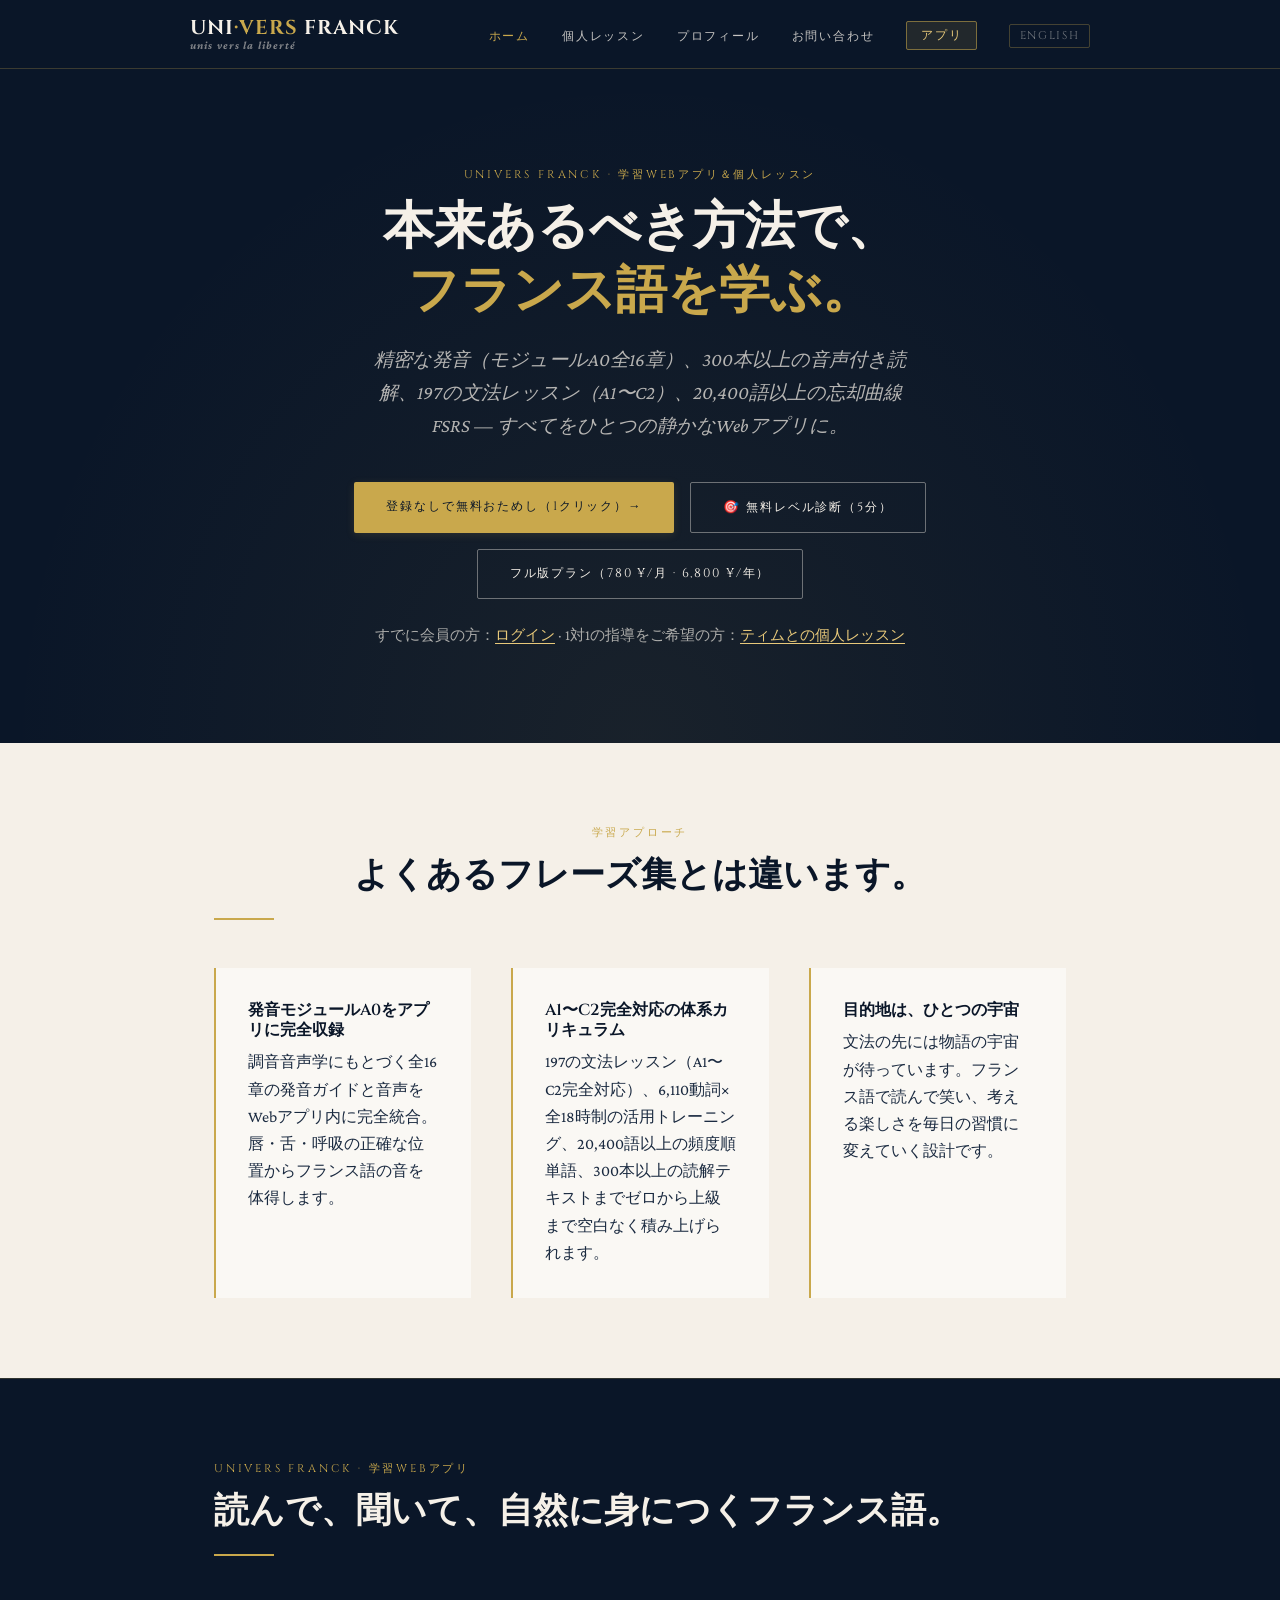
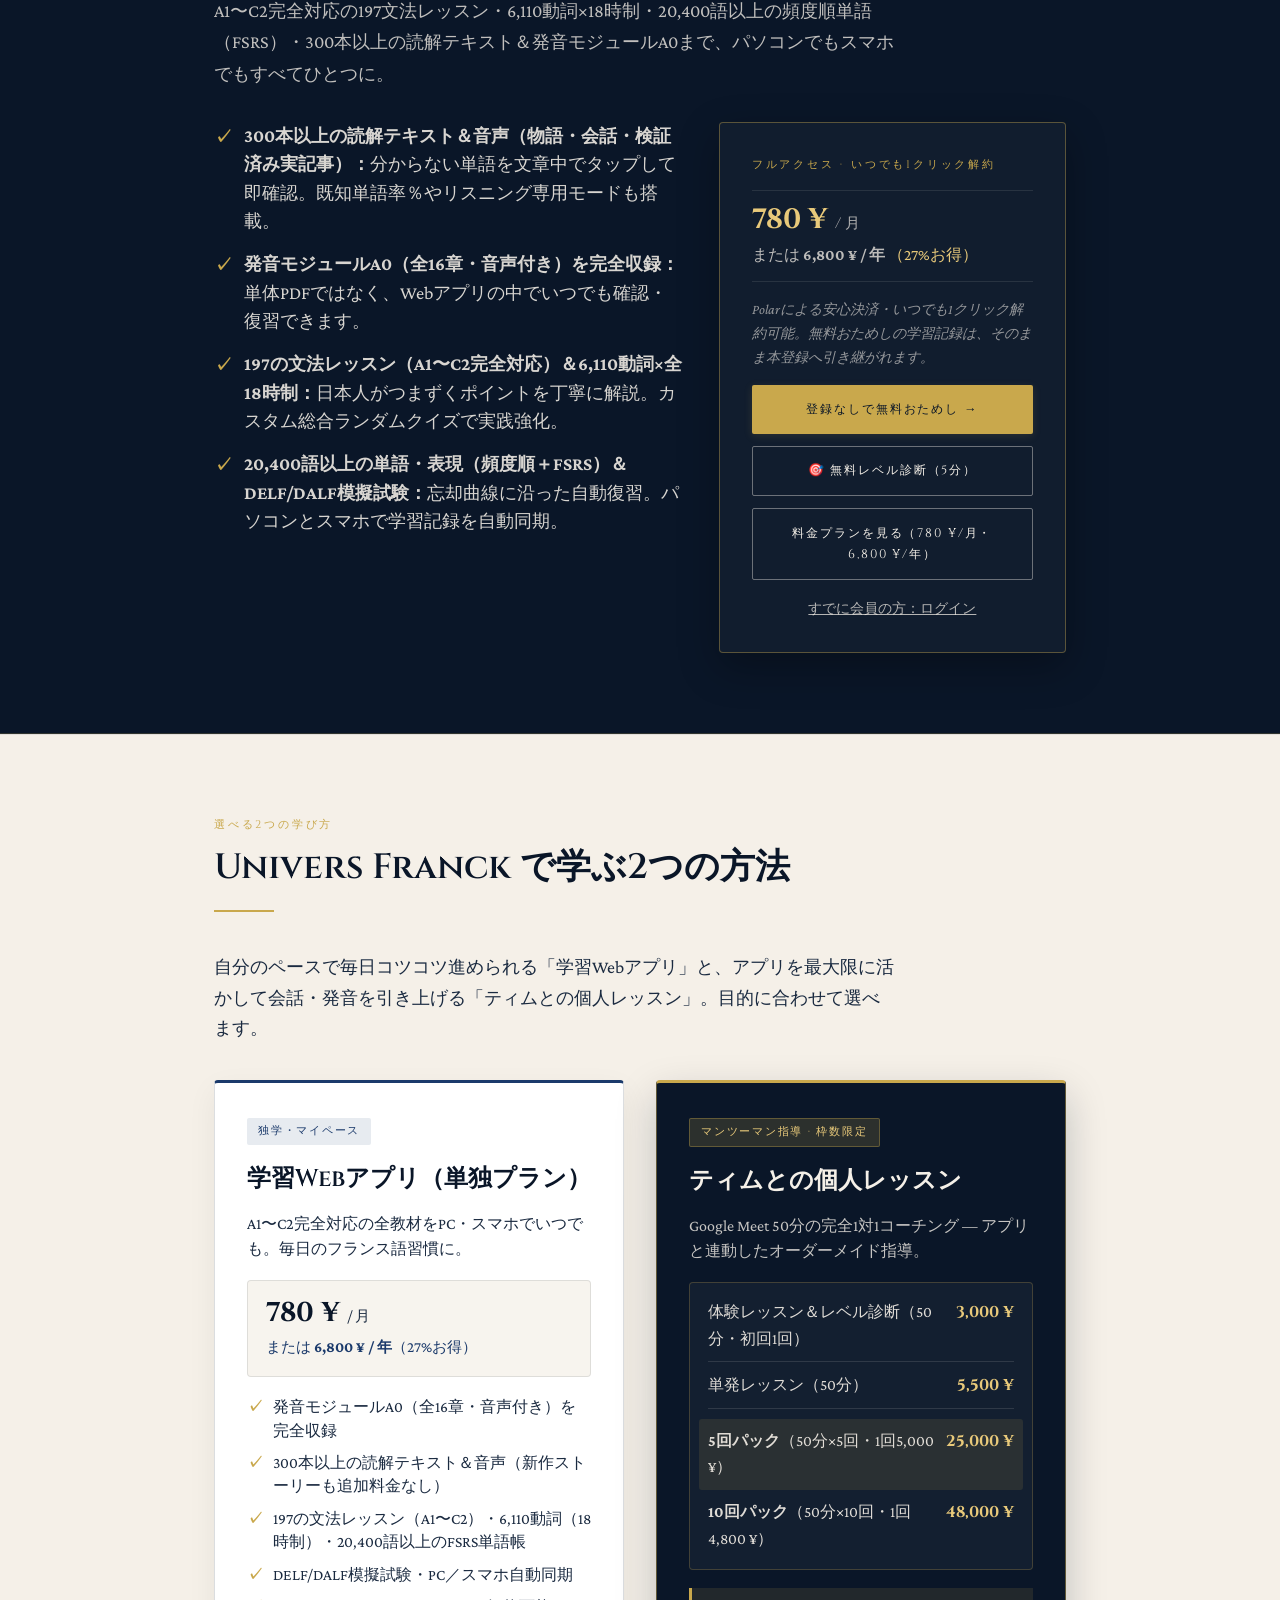
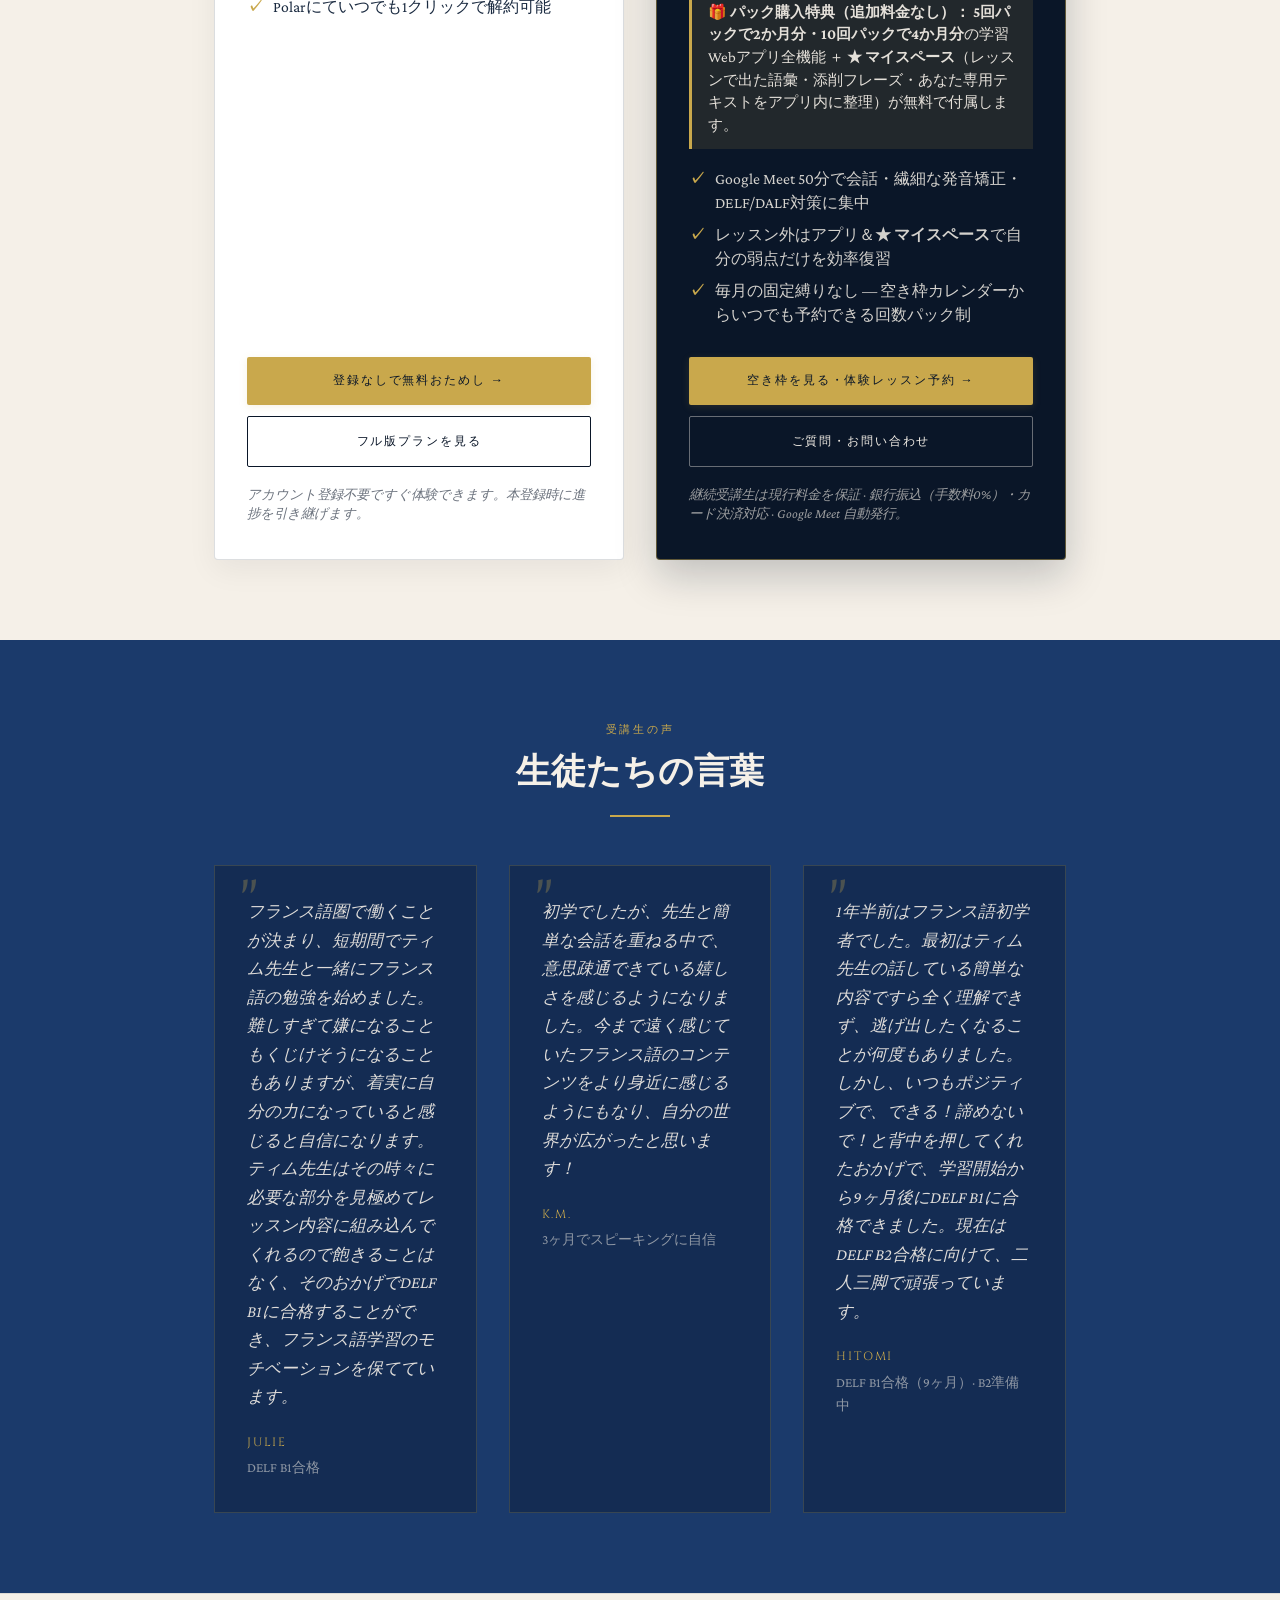
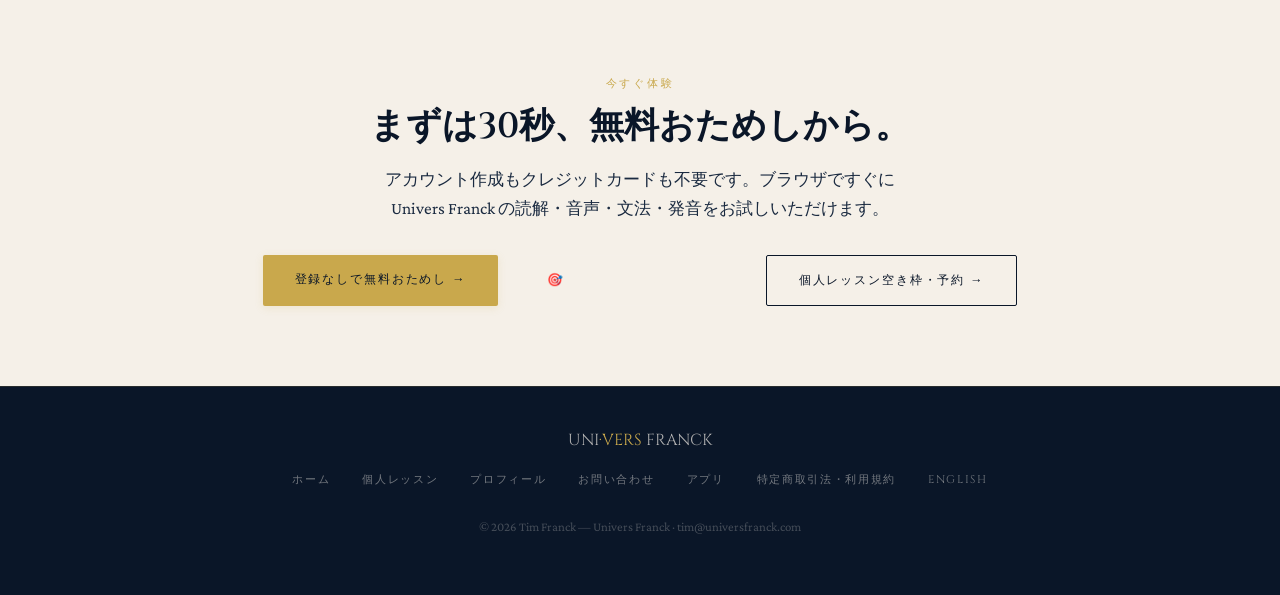
==== commit a2324991: "Clarifie bonus Appli sur packs (Pack 5 = +2 mois, Pack 10 = +4 mois) + Pack 10 EN" ====
--- a/jp/index.html
+++ b/jp/index.html
@@ -190,7 +190,7 @@
           </div>
 
           <div class="offer-included-banner">
-            <strong>追加料金なしで標準付属：</strong> 学習Webアプリ全機能 ＋ <strong>★ マイスペース</strong>（レッスンで出た語彙・添削フレーズ・あなた専用テキストをアプリ内に整理）。
+            <strong>🎁 パック購入特典（追加料金なし）：</strong> <strong>5回パックで2か月分・10回パックで4か月分</strong>の学習Webアプリ全機能 ＋ <strong>★ マイスペース</strong>（レッスンで出た語彙・添削フレーズ・あなた専用テキストをアプリ内に整理）が無料で付属します。
           </div>
 
           <ul class="offer-list">
